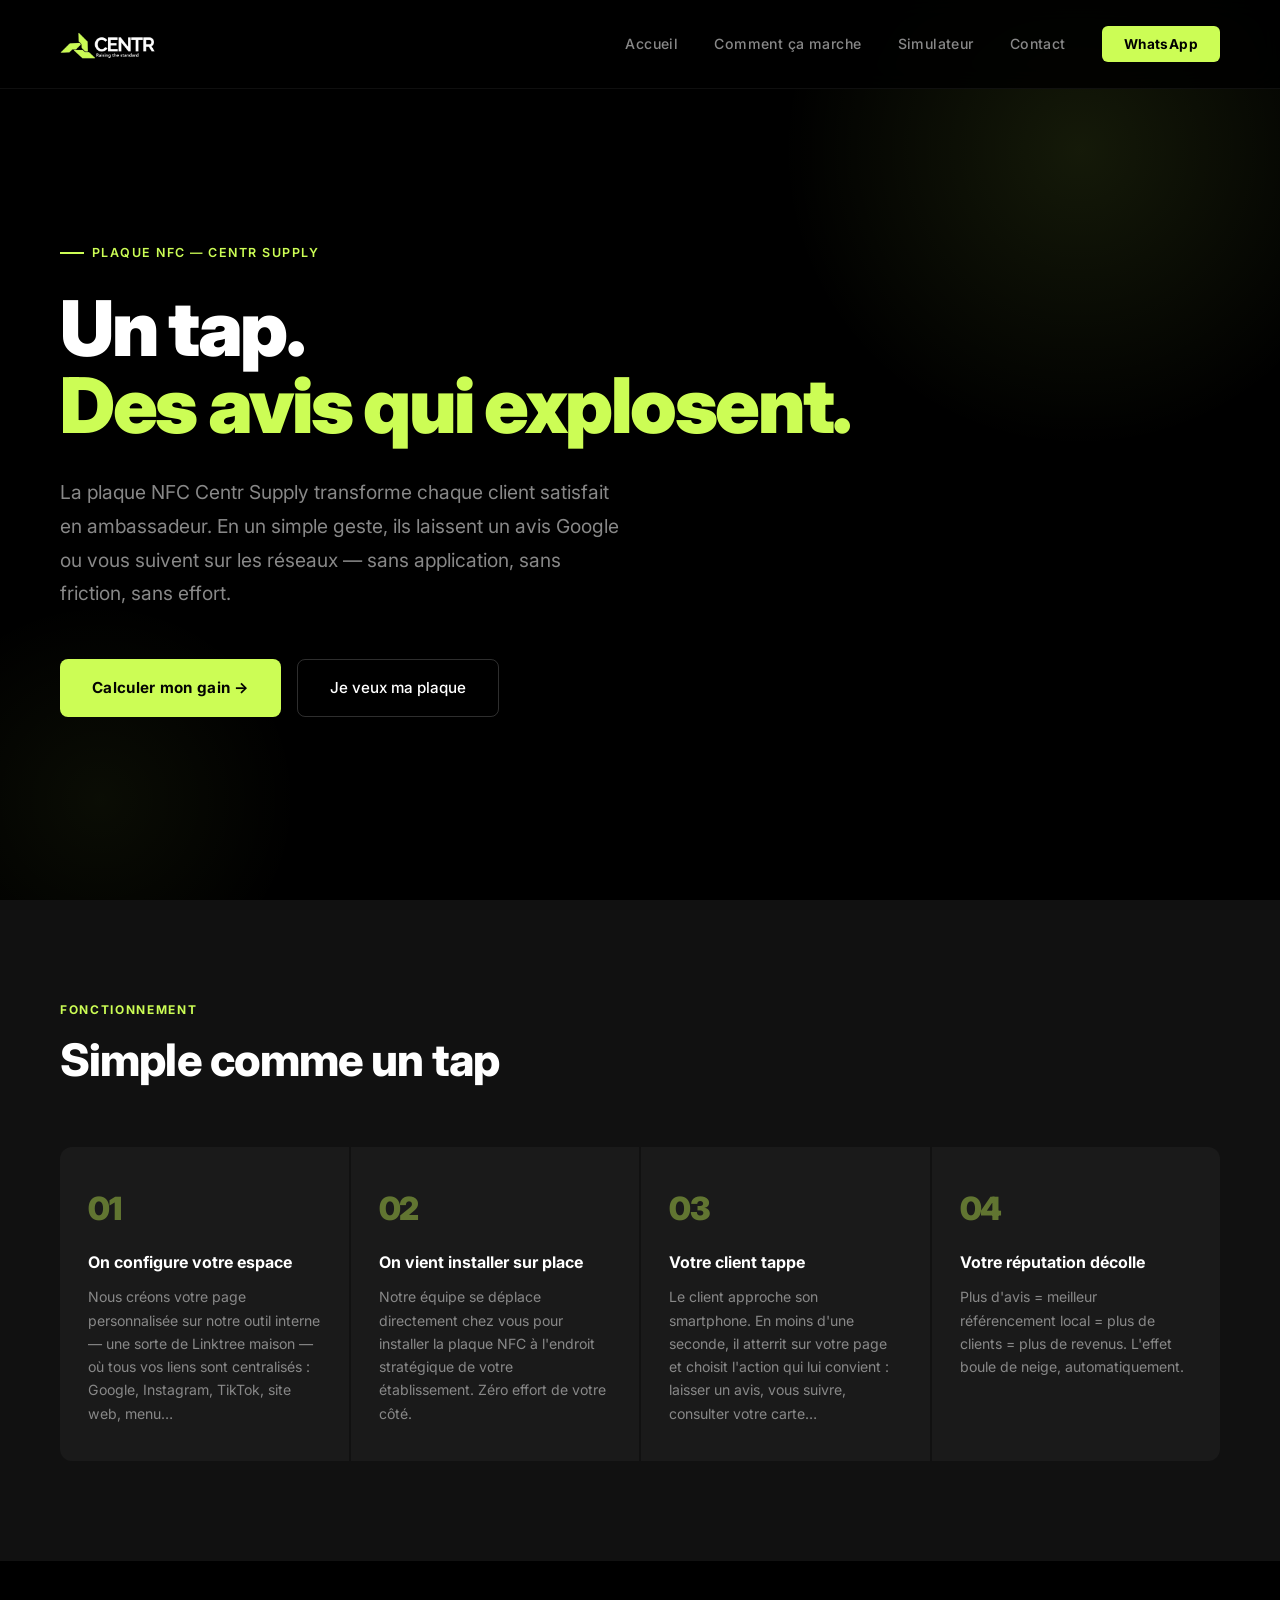
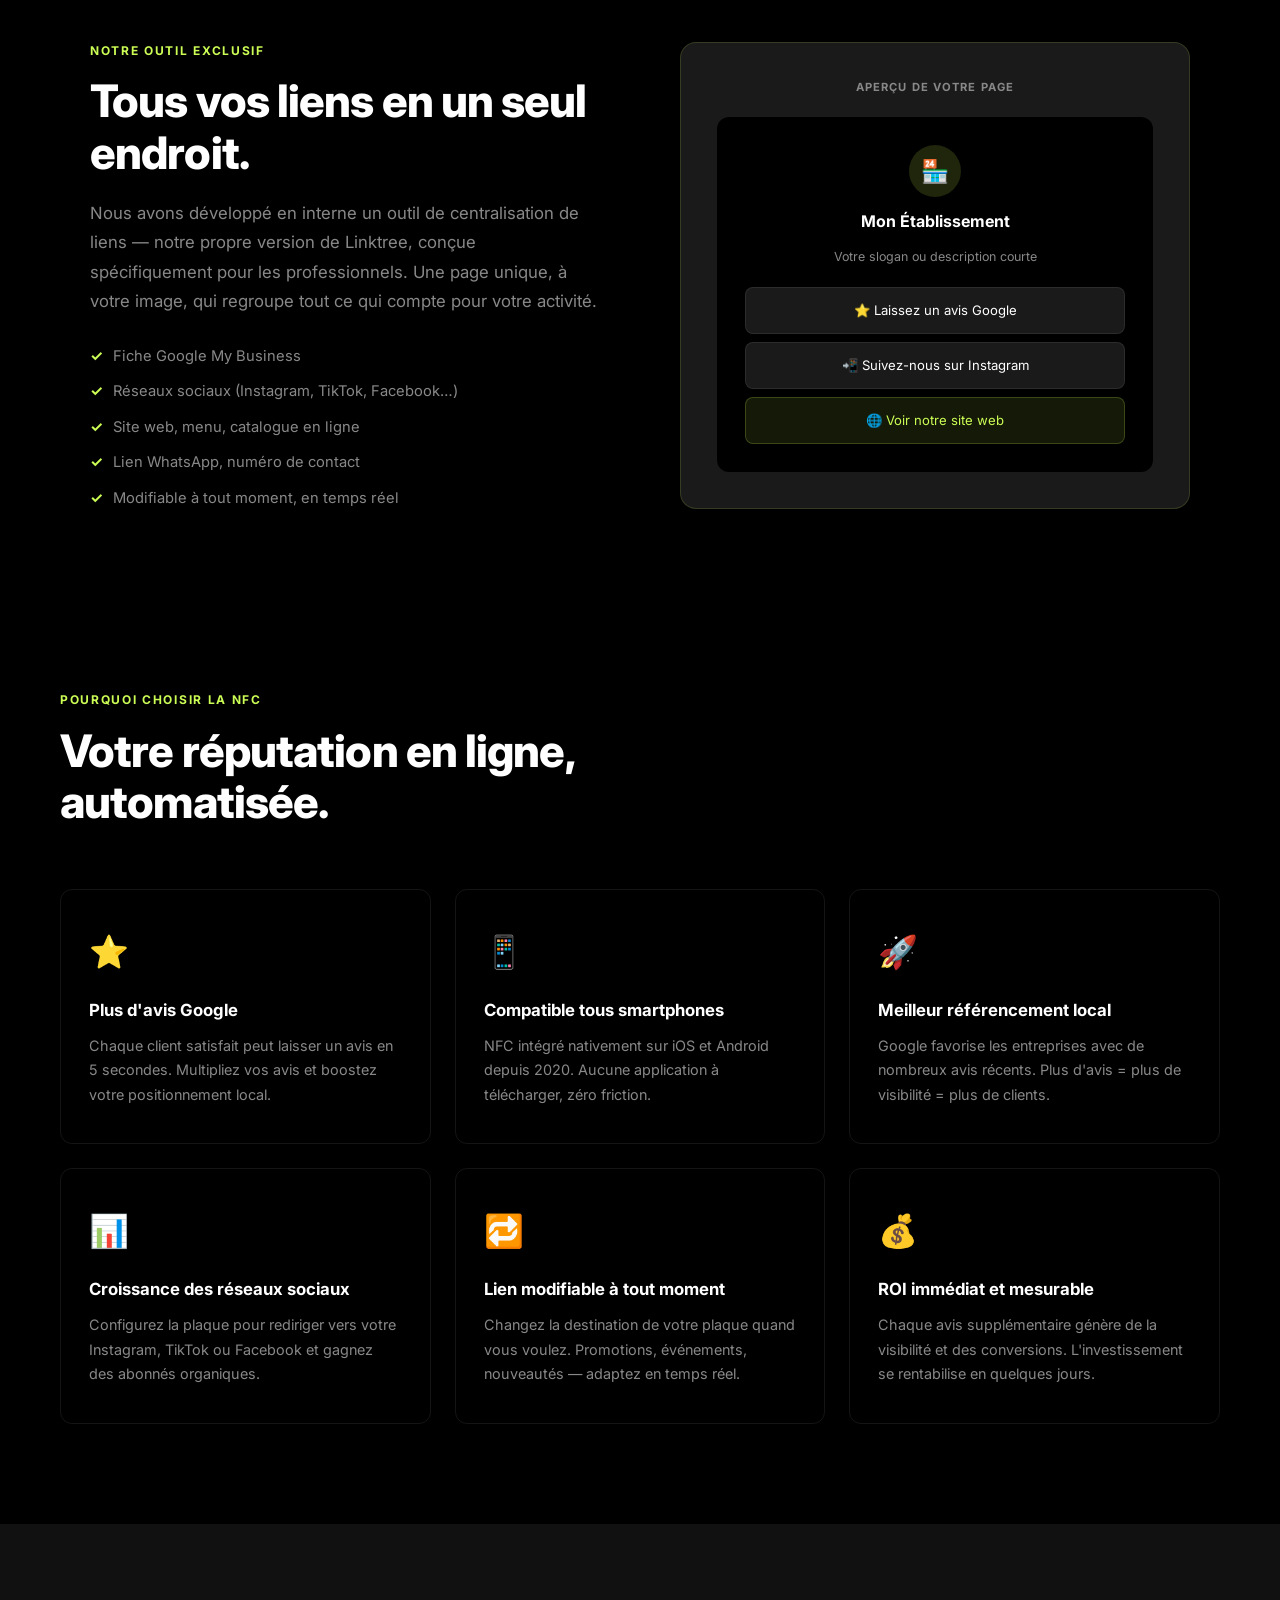
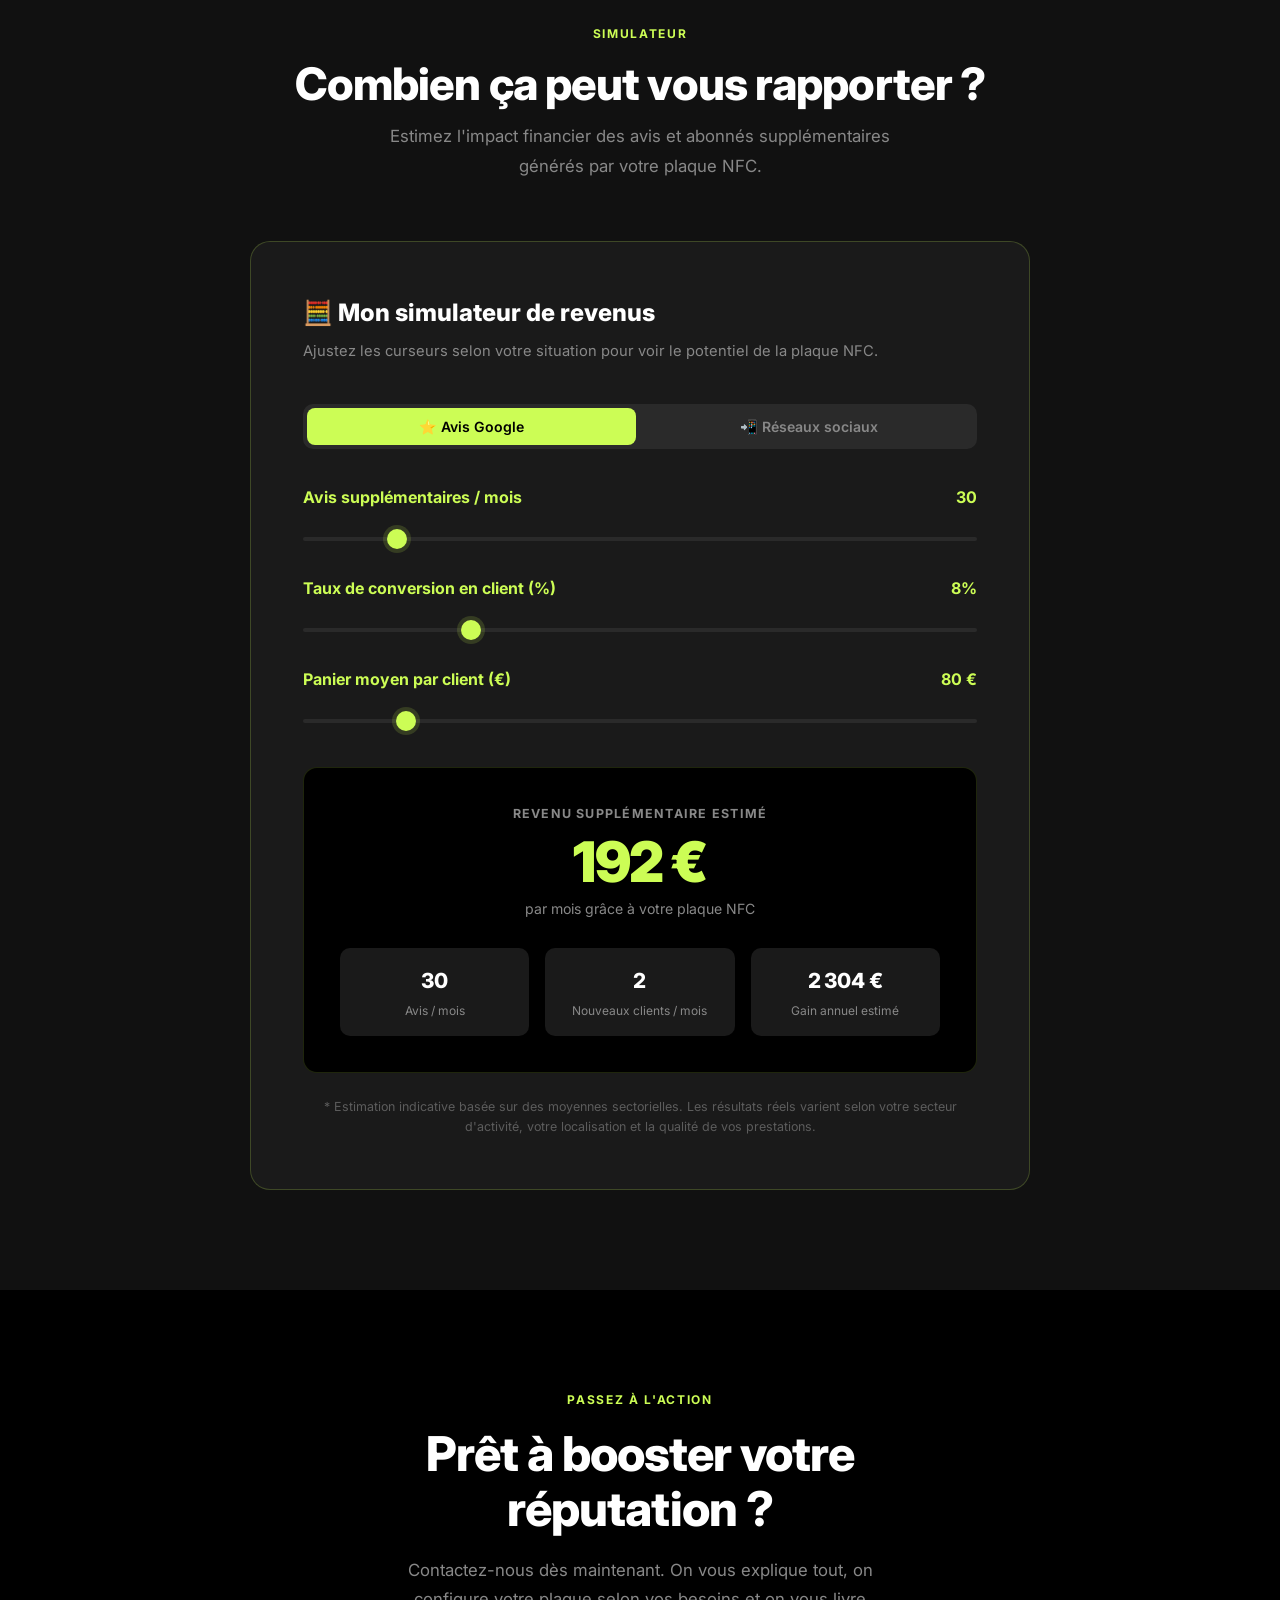
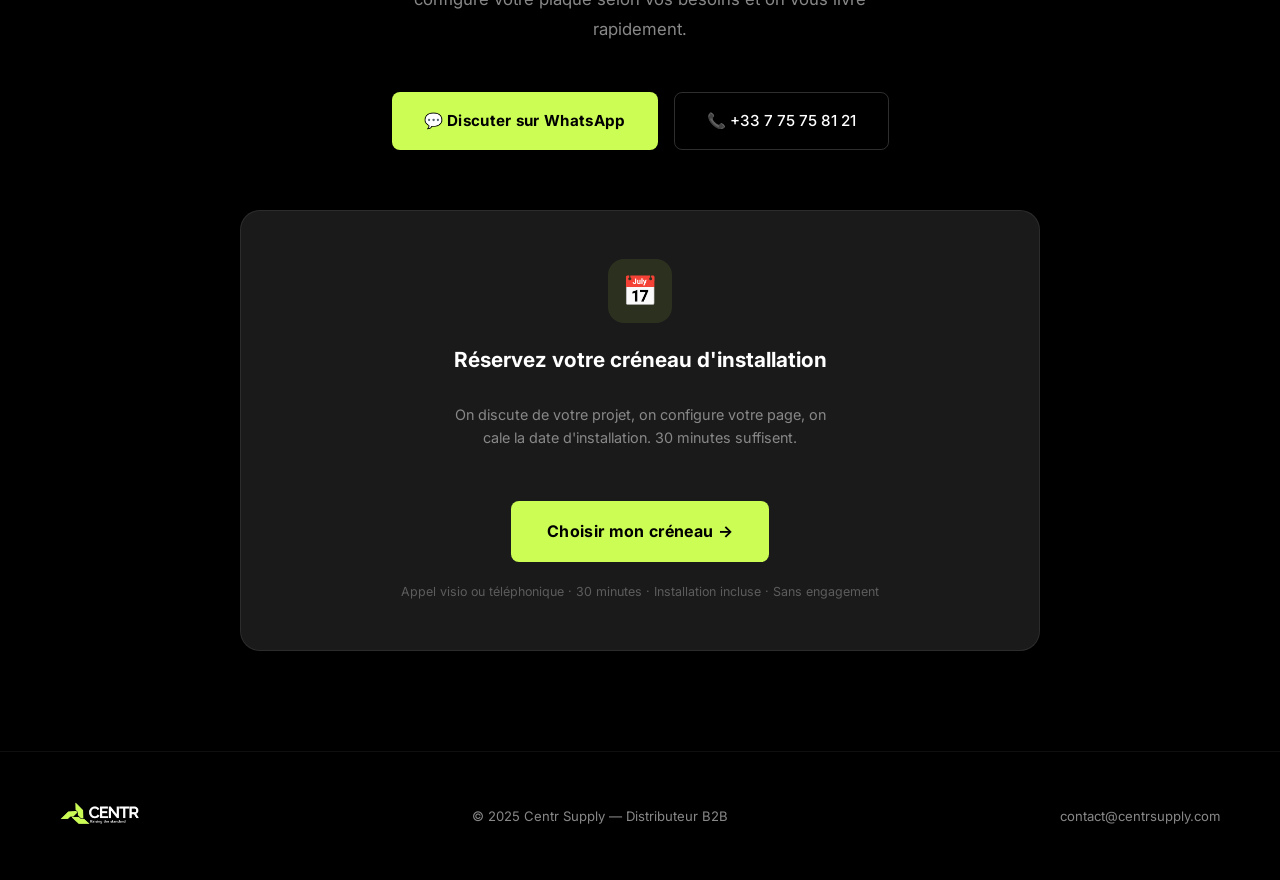
==== plaque-nfc/index.html @ ee94697a "Add files via upload" ====
<!DOCTYPE html>
<html lang="fr">
<head>
  <meta charset="UTF-8" />
  <meta name="viewport" content="width=device-width, initial-scale=1.0" />
  <title>Plaque NFC — Centr Supply</title>
  <link rel="preconnect" href="https://fonts.googleapis.com" />
  <link rel="preconnect" href="https://fonts.gstatic.com" crossorigin />
  <link href="https://fonts.googleapis.com/css2?family=Inter:wght@300;400;500;600;700;800;900&display=swap" rel="stylesheet" />
  <style>
    *, *::before, *::after { box-sizing: border-box; margin: 0; padding: 0; }

    :root {
      --black: #000000;
      --white: #ffffff;
      --green: #ccfd55;
      --gray: #111111;
      --gray2: #1a1a1a;
      --gray3: #2a2a2a;
      --text-muted: #888;
    }

    html { scroll-behavior: smooth; }

    body {
      background: var(--black);
      color: var(--white);
      font-family: 'Inter', sans-serif;
      font-size: 16px;
      line-height: 1.6;
      overflow-x: hidden;
    }

    /* ── NAV ── */
    nav {
      position: fixed;
      top: 0; left: 0; right: 0;
      z-index: 100;
      display: flex;
      align-items: center;
      justify-content: space-between;
      padding: 20px 60px;
      background: rgba(0,0,0,0.85);
      backdrop-filter: blur(12px);
      border-bottom: 1px solid rgba(255,255,255,0.06);
    }

    .nav-logo img {
      height: 48px;
      width: auto;
      display: block;
    }

    /* ── HAMBURGER ── */
    .hamburger {
      display: none;
      flex-direction: column;
      gap: 5px;
      cursor: pointer;
      padding: 4px;
      background: none;
      border: none;
      z-index: 200;
    }
    .hamburger span {
      display: block;
      width: 24px;
      height: 2px;
      background: var(--white);
      border-radius: 2px;
      transition: all 0.3s;
    }
    .hamburger.open span:nth-child(1) { transform: translateY(7px) rotate(45deg); }
    .hamburger.open span:nth-child(2) { opacity: 0; }
    .hamburger.open span:nth-child(3) { transform: translateY(-7px) rotate(-45deg); }

    /* ── MOBILE MENU OVERLAY ── */
    .mobile-menu {
      display: none;
      position: fixed;
      top: 0; left: 0; right: 0; bottom: 0;
      background: rgba(0,0,0,0.97);
      z-index: 150;
      flex-direction: column;
      align-items: center;
      justify-content: center;
      gap: 0;
    }
    .mobile-menu.open { display: flex; }
    .mobile-menu a {
      color: var(--white);
      text-decoration: none;
      font-size: 1.6rem;
      font-weight: 700;
      padding: 18px 0;
      letter-spacing: -0.01em;
      border-bottom: 1px solid rgba(255,255,255,0.06);
      width: 80%;
      text-align: center;
      transition: color 0.2s;
    }
    .mobile-menu a:hover { color: var(--green); }
    .mobile-menu a:last-child { border-bottom: none; }
    .mobile-menu .mob-cta {
      margin-top: 24px;
      background: var(--green);
      color: var(--black) !important;
      padding: 16px 40px;
      border-radius: 8px;
      font-size: 1rem !important;
      font-weight: 800;
      border: none;
    }

    .nav-links {
      display: flex;
      gap: 36px;
      list-style: none;
    }
    .nav-links a {
      color: var(--text-muted);
      text-decoration: none;
      font-size: 0.88rem;
      font-weight: 500;
      letter-spacing: 0.03em;
      transition: color 0.2s;
    }
    .nav-links a:hover { color: var(--white); }

    .nav-cta {
      background: var(--green);
      color: var(--black) !important;
      padding: 10px 22px;
      border-radius: 6px;
      font-weight: 700 !important;
      font-size: 0.85rem !important;
      letter-spacing: 0.04em;
      transition: opacity 0.2s !important;
    }
    .nav-cta:hover { opacity: 0.85; }

    /* ── HERO ── */
    .hero {
      min-height: 100vh;
      display: flex;
      flex-direction: column;
      justify-content: center;
      padding: 140px 60px 80px;
      position: relative;
      overflow: hidden;
    }

    .hero::before {
      content: '';
      position: absolute;
      top: -150px; right: -100px;
      width: 600px; height: 600px;
      background: radial-gradient(circle, rgba(204,253,85,0.1) 0%, transparent 70%);
      pointer-events: none;
    }
    .hero::after {
      content: '';
      position: absolute;
      bottom: -100px; left: -100px;
      width: 400px; height: 400px;
      background: radial-gradient(circle, rgba(204,253,85,0.05) 0%, transparent 70%);
      pointer-events: none;
    }

    .hero-eyebrow {
      display: inline-flex;
      align-items: center;
      gap: 8px;
      font-size: 0.78rem;
      font-weight: 600;
      letter-spacing: 0.12em;
      text-transform: uppercase;
      color: var(--green);
      margin-bottom: 28px;
    }
    .hero-eyebrow::before {
      content: '';
      width: 24px; height: 2px;
      background: var(--green);
    }

    .hero h1 {
      font-size: clamp(2.8rem, 6vw, 5.5rem);
      font-weight: 900;
      line-height: 1.0;
      letter-spacing: -0.03em;
      max-width: 800px;
      margin-bottom: 32px;
    }
    .hero h1 em {
      font-style: normal;
      color: var(--green);
    }

    .hero-sub {
      font-size: clamp(1rem, 1.8vw, 1.2rem);
      color: var(--text-muted);
      max-width: 560px;
      line-height: 1.75;
      margin-bottom: 48px;
    }

    .hero-actions {
      display: flex;
      gap: 16px;
      flex-wrap: wrap;
    }

    .btn-primary {
      background: var(--green);
      color: var(--black);
      padding: 16px 32px;
      border-radius: 8px;
      font-weight: 700;
      font-size: 0.95rem;
      text-decoration: none;
      letter-spacing: 0.02em;
      transition: opacity 0.2s, transform 0.2s;
      display: inline-flex;
      align-items: center;
      gap: 8px;
    }
    .btn-primary:hover { opacity: 0.88; transform: translateY(-1px); }

    .btn-secondary {
      border: 1px solid rgba(255,255,255,0.18);
      color: var(--white);
      padding: 16px 32px;
      border-radius: 8px;
      font-weight: 500;
      font-size: 0.95rem;
      text-decoration: none;
      transition: border-color 0.2s, background 0.2s;
      display: inline-flex;
      align-items: center;
      gap: 8px;
    }
    .btn-secondary:hover { border-color: var(--green); background: rgba(204,253,85,0.05); }

    /* ── SECTION BASE ── */
    section { padding: 100px 60px; }

    .section-label {
      font-size: 0.75rem;
      font-weight: 700;
      letter-spacing: 0.14em;
      text-transform: uppercase;
      color: var(--green);
      margin-bottom: 16px;
    }

    .section-title {
      font-size: clamp(1.8rem, 3.5vw, 2.8rem);
      font-weight: 800;
      letter-spacing: -0.02em;
      line-height: 1.15;
      max-width: 700px;
      margin-bottom: 20px;
    }

    .section-desc {
      color: var(--text-muted);
      font-size: 1.05rem;
      max-width: 560px;
      line-height: 1.75;
    }

    /* ── HOW IT WORKS ── */
    .how-section { background: var(--gray); }

    .steps {
      display: grid;
      grid-template-columns: repeat(4, 1fr);
      gap: 2px;
      margin-top: 60px;
    }

    .step-card {
      background: var(--gray2);
      padding: 36px 28px;
    }
    .step-card:first-child { border-radius: 12px 0 0 12px; }
    .step-card:last-child { border-radius: 0 12px 12px 0; }

    .step-num {
      font-size: 2rem;
      font-weight: 900;
      color: var(--green);
      letter-spacing: -0.04em;
      margin-bottom: 16px;
      opacity: 0.4;
    }

    .step-card h3 {
      font-size: 1rem;
      font-weight: 700;
      margin-bottom: 10px;
    }
    .step-card p {
      color: var(--text-muted);
      font-size: 0.88rem;
      line-height: 1.65;
    }

    /* ── AVANTAGES ── */
    .avantages-section { background: var(--black); }

    .avantages-grid {
      display: grid;
      grid-template-columns: repeat(3, 1fr);
      gap: 24px;
      margin-top: 60px;
    }

    .av-card {
      border: 1px solid rgba(255,255,255,0.08);
      border-radius: 12px;
      padding: 36px 28px;
      transition: border-color 0.3s, background 0.3s;
    }
    .av-card:hover {
      border-color: var(--green);
      background: rgba(204,253,85,0.03);
    }

    .av-icon {
      font-size: 2rem;
      margin-bottom: 20px;
      display: block;
    }

    .av-card h3 {
      font-size: 1.05rem;
      font-weight: 700;
      margin-bottom: 10px;
    }
    .av-card p {
      color: var(--text-muted);
      font-size: 0.9rem;
      line-height: 1.7;
    }

    /* ── SIMULATOR ── */
    .simulator-section { background: var(--gray); }

    .sim-wrap {
      max-width: 780px;
      margin: 60px auto 0;
      background: var(--gray2);
      border: 1px solid rgba(204,253,85,0.2);
      border-radius: 20px;
      padding: 52px;
    }

    .sim-title {
      font-size: 1.5rem;
      font-weight: 800;
      margin-bottom: 8px;
    }
    .sim-desc {
      color: var(--text-muted);
      font-size: 0.92rem;
      margin-bottom: 40px;
    }

    .sim-type-toggle {
      display: flex;
      gap: 8px;
      margin-bottom: 36px;
      background: var(--gray3);
      border-radius: 10px;
      padding: 4px;
    }

    .sim-toggle-btn {
      flex: 1;
      padding: 10px;
      border: none;
      border-radius: 8px;
      font-family: 'Inter', sans-serif;
      font-size: 0.88rem;
      font-weight: 600;
      cursor: pointer;
      background: transparent;
      color: var(--text-muted);
      transition: all 0.2s;
    }
    .sim-toggle-btn.active {
      background: var(--green);
      color: var(--black);
    }

    .sim-sliders {
      display: flex;
      flex-direction: column;
      gap: 28px;
      margin-bottom: 36px;
    }

    .slider-group label {
      display: flex;
      justify-content: space-between;
      align-items: center;
      font-size: 0.88rem;
      font-weight: 600;
      color: var(--white);
      margin-bottom: 12px;
    }
    .slider-group label span {
      color: var(--green);
      font-size: 1rem;
      font-weight: 700;
    }

    input[type="range"] {
      width: 100%;
      -webkit-appearance: none;
      appearance: none;
      height: 4px;
      border-radius: 4px;
      background: var(--gray3);
      outline: none;
      cursor: pointer;
    }
    input[type="range"]::-webkit-slider-thumb {
      -webkit-appearance: none;
      appearance: none;
      width: 20px;
      height: 20px;
      border-radius: 50%;
      background: var(--green);
      cursor: pointer;
      box-shadow: 0 0 0 4px rgba(204,253,85,0.15);
      transition: box-shadow 0.2s;
    }
    input[type="range"]::-webkit-slider-thumb:hover {
      box-shadow: 0 0 0 8px rgba(204,253,85,0.2);
    }

    .sim-result {
      background: var(--black);
      border-radius: 14px;
      padding: 36px;
      text-align: center;
      border: 1px solid rgba(204,253,85,0.15);
    }

    .sim-result-label {
      font-size: 0.78rem;
      font-weight: 700;
      letter-spacing: 0.1em;
      text-transform: uppercase;
      color: var(--text-muted);
      margin-bottom: 10px;
    }

    .sim-result-main {
      font-size: 3.5rem;
      font-weight: 900;
      color: var(--green);
      letter-spacing: -0.03em;
      line-height: 1;
      margin-bottom: 8px;
    }

    .sim-result-sub {
      font-size: 0.88rem;
      color: var(--text-muted);
      margin-bottom: 28px;
    }

    .sim-breakdown {
      display: grid;
      grid-template-columns: repeat(3, 1fr);
      gap: 16px;
    }

    .breakdown-item {
      background: var(--gray2);
      border-radius: 10px;
      padding: 16px;
    }
    .breakdown-val {
      font-size: 1.3rem;
      font-weight: 800;
      color: var(--white);
    }
    .breakdown-label {
      font-size: 0.75rem;
      color: var(--text-muted);
      margin-top: 4px;
    }

    .sim-note {
      margin-top: 24px;
      font-size: 0.78rem;
      color: rgba(136,136,136,0.6);
      text-align: center;
      line-height: 1.6;
    }

    /* ── CTA ── */
    .cta-section {
      background: var(--black);
    }

    .cta-inner {
      max-width: 800px;
      margin: 0 auto;
      text-align: center;
    }

    .cta-inner .section-title {
      max-width: 600px;
      margin: 0 auto 20px;
      font-size: clamp(2rem, 4vw, 3rem);
    }

    .cta-inner .section-desc {
      max-width: 500px;
      margin: 0 auto 48px;
    }

    .cta-actions {
      display: flex;
      gap: 16px;
      justify-content: center;
      flex-wrap: wrap;
      margin-bottom: 60px;
    }

    /* FORM */
    .cta-form-wrap {
      background: var(--gray2);
      border: 1px solid rgba(255,255,255,0.08);
      border-radius: 20px;
      padding: 48px;
      text-align: left;
    }

    .form-title {
      font-size: 1.3rem;
      font-weight: 700;
      margin-bottom: 6px;
    }
    .form-subtitle {
      color: var(--text-muted);
      font-size: 0.9rem;
      margin-bottom: 32px;
    }

    .form-group {
      margin-bottom: 16px;
    }
    .form-group label {
      display: block;
      font-size: 0.8rem;
      font-weight: 600;
      color: var(--text-muted);
      letter-spacing: 0.06em;
      text-transform: uppercase;
      margin-bottom: 8px;
    }
    .form-group input,
    .form-group textarea,
    .form-group select {
      width: 100%;
      background: var(--gray3);
      border: 1px solid rgba(255,255,255,0.1);
      border-radius: 8px;
      color: var(--white);
      font-family: 'Inter', sans-serif;
      font-size: 0.95rem;
      padding: 14px 16px;
      outline: none;
      transition: border-color 0.2s;
    }
    .form-group select option { background: var(--gray3); }
    .form-group input:focus,
    .form-group textarea:focus,
    .form-group select:focus { border-color: var(--green); }
    .form-group textarea { resize: vertical; min-height: 110px; }

    .form-row { display: grid; grid-template-columns: 1fr 1fr; gap: 16px; }

    .btn-form {
      width: 100%;
      background: var(--green);
      color: var(--black);
      border: none;
      border-radius: 8px;
      padding: 16px;
      font-family: 'Inter', sans-serif;
      font-size: 1rem;
      font-weight: 700;
      cursor: pointer;
      letter-spacing: 0.02em;
      transition: opacity 0.2s;
      margin-top: 8px;
    }
    .btn-form:hover { opacity: 0.85; }

    /* ── FOOTER ── */
    footer {
      border-top: 1px solid rgba(255,255,255,0.06);
      padding: 40px 60px;
      display: flex;
      align-items: center;
      justify-content: space-between;
      flex-wrap: wrap;
      gap: 16px;
    }
    .footer-logo img {
      height: 40px;
      width: auto;
    }
    .footer-copy { font-size: 0.82rem; color: var(--text-muted); }

    /* ── MOBILE ── */
    @media (max-width: 900px) {
      nav { padding: 14px 20px; }
      .nav-links { display: none; }
      .hamburger { display: flex; }

      section { padding: 60px 20px; }
      .hero { padding: 110px 20px 60px; }
      .hero h1 { font-size: 2.4rem; }
      .hero-sub { font-size: 1rem; }
      .hero-actions { flex-direction: column; }
      .hero-actions a { text-align: center; justify-content: center; }

      .steps { grid-template-columns: 1fr 1fr; }
      .step-card:first-child { border-radius: 12px 0 0 0; }
      .step-card:nth-child(2) { border-radius: 0 12px 0 0; }
      .step-card:nth-child(3) { border-radius: 0 0 0 12px; }
      .step-card:last-child { border-radius: 0 0 12px 0; }

      .avantages-grid { grid-template-columns: 1fr 1fr; gap: 12px; }

      .sim-wrap { padding: 24px 16px; }
      .sim-breakdown { grid-template-columns: 1fr; gap: 10px; }
      .sim-result-main { font-size: 2.8rem; }

      .cta-inner { padding: 0; }
      .cta-actions { flex-direction: column; align-items: stretch; }
      .cta-actions a { text-align: center; justify-content: center; }
      .cta-form-wrap { padding: 28px 20px; }

      .section-title { font-size: 1.8rem; }

      footer { padding: 28px 20px; flex-direction: column; align-items: flex-start; gap: 10px; }
    }

    @media (max-width: 480px) {
      .steps { grid-template-columns: 1fr; }
      .step-card:first-child { border-radius: 12px 12px 0 0; }
      .step-card:nth-child(2) { border-radius: 0; }
      .step-card:nth-child(3) { border-radius: 0; }
      .step-card:last-child { border-radius: 0 0 12px 12px; }
      .avantages-grid { grid-template-columns: 1fr; }
    }
  </style>
</head>
<body>

<!-- MOBILE MENU -->
<div class="mobile-menu" id="mobileMenu">
  <a href="../" onclick="closeMenu()">Accueil</a>
  <a href="#comment-ca-marche" onclick="closeMenu()">Comment ça marche</a>
  <a href="#simulateur" onclick="closeMenu()">Simulateur</a>
  <a href="#contact" onclick="closeMenu()">Contact</a>
  <a href="https://wa.me/message/SCE7XKAHGA56E1" target="_blank" class="mob-cta" onclick="closeMenu()">💬 WhatsApp</a>
</div>

<!-- NAV -->
<nav>
  <a href="../" class="nav-logo"><img src="../logo-centr.png" alt="Centr Supply" /></a>
  <ul class="nav-links">
    <li><a href="../">Accueil</a></li>
    <li><a href="#comment-ca-marche">Comment ça marche</a></li>
    <li><a href="#simulateur">Simulateur</a></li>
    <li><a href="#contact">Contact</a></li>
    <li><a href="https://wa.me/message/SCE7XKAHGA56E1" target="_blank" class="nav-cta">WhatsApp</a></li>
  </ul>
  <button class="hamburger" id="hamburger" onclick="toggleMenu()" aria-label="Menu">
    <span></span><span></span><span></span>
  </button>
</nav>

<!-- HERO -->
<section class="hero">
  <div class="hero-eyebrow">Plaque NFC — Centr Supply</div>
  <h1>Un tap.<br /><em>Des avis qui explosent.</em></h1>
  <p class="hero-sub">
    La plaque NFC Centr Supply transforme chaque client satisfait en ambassadeur. En un simple geste, ils laissent un avis Google ou vous suivent sur les réseaux — sans application, sans friction, sans effort.
  </p>
  <div class="hero-actions">
    <a href="#simulateur" class="btn-primary">Calculer mon gain →</a>
    <a href="#contact" class="btn-secondary">Je veux ma plaque</a>
  </div>
</section>

<!-- COMMENT CA MARCHE -->
<section class="how-section" id="comment-ca-marche">
  <div class="section-label">Fonctionnement</div>
  <div class="section-title">Simple comme un tap</div>
  <div class="steps">
    <div class="step-card">
      <div class="step-num">01</div>
      <h3>On configure votre espace</h3>
      <p>Nous créons votre page personnalisée sur notre outil interne — une sorte de Linktree maison — où tous vos liens sont centralisés : Google, Instagram, TikTok, site web, menu…</p>
    </div>
    <div class="step-card">
      <div class="step-num">02</div>
      <h3>On vient installer sur place</h3>
      <p>Notre équipe se déplace directement chez vous pour installer la plaque NFC à l'endroit stratégique de votre établissement. Zéro effort de votre côté.</p>
    </div>
    <div class="step-card">
      <div class="step-num">03</div>
      <h3>Votre client tappe</h3>
      <p>Le client approche son smartphone. En moins d'une seconde, il atterrit sur votre page et choisit l'action qui lui convient : laisser un avis, vous suivre, consulter votre carte…</p>
    </div>
    <div class="step-card">
      <div class="step-num">04</div>
      <h3>Votre réputation décolle</h3>
      <p>Plus d'avis = meilleur référencement local = plus de clients = plus de revenus. L'effet boule de neige, automatiquement.</p>
    </div>
  </div>
</section>

<!-- OUTIL INTERNE -->
<section style="background: var(--black); padding: 80px 60px;">
  <div style="display: grid; grid-template-columns: 1fr 1fr; gap: 80px; align-items: center; max-width: 1100px; margin: 0 auto;">
    <div>
      <div class="section-label">Notre outil exclusif</div>
      <div class="section-title">Tous vos liens en un seul endroit.</div>
      <p class="section-desc" style="margin-bottom: 28px;">Nous avons développé en interne un outil de centralisation de liens — notre propre version de Linktree, conçue spécifiquement pour les professionnels. Une page unique, à votre image, qui regroupe tout ce qui compte pour votre activité.</p>
      <ul style="list-style: none; display: flex; flex-direction: column; gap: 12px;">
        <li style="display: flex; align-items: center; gap: 10px; font-size: 0.92rem; color: var(--text-muted);"><span style="color: var(--green); font-weight: 700;">✓</span> Fiche Google My Business</li>
        <li style="display: flex; align-items: center; gap: 10px; font-size: 0.92rem; color: var(--text-muted);"><span style="color: var(--green); font-weight: 700;">✓</span> Réseaux sociaux (Instagram, TikTok, Facebook…)</li>
        <li style="display: flex; align-items: center; gap: 10px; font-size: 0.92rem; color: var(--text-muted);"><span style="color: var(--green); font-weight: 700;">✓</span> Site web, menu, catalogue en ligne</li>
        <li style="display: flex; align-items: center; gap: 10px; font-size: 0.92rem; color: var(--text-muted);"><span style="color: var(--green); font-weight: 700;">✓</span> Lien WhatsApp, numéro de contact</li>
        <li style="display: flex; align-items: center; gap: 10px; font-size: 0.92rem; color: var(--text-muted);"><span style="color: var(--green); font-weight: 700;">✓</span> Modifiable à tout moment, en temps réel</li>
      </ul>
    </div>
    <div style="background: var(--gray2); border: 1px solid rgba(204,253,85,0.15); border-radius: 16px; padding: 36px; display: flex; flex-direction: column; gap: 0;">
      <div style="font-size: 0.7rem; font-weight: 700; letter-spacing: 0.1em; text-transform: uppercase; color: var(--text-muted); margin-bottom: 20px; text-align: center;">Aperçu de votre page</div>
      <div style="background: var(--black); border-radius: 12px; padding: 28px; display: flex; flex-direction: column; align-items: center; gap: 12px;">
        <div style="width: 52px; height: 52px; background: rgba(204,253,85,0.15); border-radius: 50%; display: flex; align-items: center; justify-content: center; font-size: 1.4rem;">🏪</div>
        <div style="font-weight: 700; font-size: 1rem;">Mon Établissement</div>
        <div style="font-size: 0.78rem; color: var(--text-muted);">Votre slogan ou description courte</div>
        <div style="width: 100%; display: flex; flex-direction: column; gap: 8px; margin-top: 8px;">
          <div style="background: var(--gray2); border-radius: 8px; padding: 12px 16px; font-size: 0.82rem; text-align: center; border: 1px solid rgba(255,255,255,0.08);">⭐ Laissez un avis Google</div>
          <div style="background: var(--gray2); border-radius: 8px; padding: 12px 16px; font-size: 0.82rem; text-align: center; border: 1px solid rgba(255,255,255,0.08);">📲 Suivez-nous sur Instagram</div>
          <div style="background: rgba(204,253,85,0.1); border-radius: 8px; padding: 12px 16px; font-size: 0.82rem; text-align: center; border: 1px solid rgba(204,253,85,0.2); color: var(--green);">🌐 Voir notre site web</div>
        </div>
      </div>
    </div>
  </div>
</section>

<!-- AVANTAGES -->
<section class="avantages-section">
  <div class="section-label">Pourquoi choisir la NFC</div>
  <div class="section-title">Votre réputation en ligne, automatisée.</div>
  <div class="avantages-grid">
    <div class="av-card">
      <span class="av-icon">⭐</span>
      <h3>Plus d'avis Google</h3>
      <p>Chaque client satisfait peut laisser un avis en 5 secondes. Multipliez vos avis et boostez votre positionnement local.</p>
    </div>
    <div class="av-card">
      <span class="av-icon">📱</span>
      <h3>Compatible tous smartphones</h3>
      <p>NFC intégré nativement sur iOS et Android depuis 2020. Aucune application à télécharger, zéro friction.</p>
    </div>
    <div class="av-card">
      <span class="av-icon">🚀</span>
      <h3>Meilleur référencement local</h3>
      <p>Google favorise les entreprises avec de nombreux avis récents. Plus d'avis = plus de visibilité = plus de clients.</p>
    </div>
    <div class="av-card">
      <span class="av-icon">📊</span>
      <h3>Croissance des réseaux sociaux</h3>
      <p>Configurez la plaque pour rediriger vers votre Instagram, TikTok ou Facebook et gagnez des abonnés organiques.</p>
    </div>
    <div class="av-card">
      <span class="av-icon">🔁</span>
      <h3>Lien modifiable à tout moment</h3>
      <p>Changez la destination de votre plaque quand vous voulez. Promotions, événements, nouveautés — adaptez en temps réel.</p>
    </div>
    <div class="av-card">
      <span class="av-icon">💰</span>
      <h3>ROI immédiat et mesurable</h3>
      <p>Chaque avis supplémentaire génère de la visibilité et des conversions. L'investissement se rentabilise en quelques jours.</p>
    </div>
  </div>
</section>

<!-- SIMULATEUR -->
<section class="simulator-section" id="simulateur">
  <div style="text-align: center;">
    <div class="section-label">Simulateur</div>
    <div class="section-title" style="margin: 0 auto 12px;">Combien ça peut vous rapporter ?</div>
    <p class="section-desc" style="margin: 0 auto;">Estimez l'impact financier des avis et abonnés supplémentaires générés par votre plaque NFC.</p>
  </div>

  <div class="sim-wrap">
    <div class="sim-title">🧮 Mon simulateur de revenus</div>
    <p class="sim-desc">Ajustez les curseurs selon votre situation pour voir le potentiel de la plaque NFC.</p>

    <div class="sim-type-toggle">
      <button class="sim-toggle-btn active" onclick="setType('google')" id="btn-google">⭐ Avis Google</button>
      <button class="sim-toggle-btn" onclick="setType('social')" id="btn-social">📲 Réseaux sociaux</button>
    </div>

    <div class="sim-sliders">
      <div class="slider-group">
        <label>
          <span id="label-metric">Avis supplémentaires / mois</span>
          <span id="val-metric">30</span>
        </label>
        <input type="range" id="slider-metric" min="5" max="200" value="30" step="5" oninput="update()" />
      </div>

      <div class="slider-group">
        <label>
          <span id="label-taux">Taux de conversion en client (%)</span>
          <span id="val-taux">8%</span>
        </label>
        <input type="range" id="slider-taux" min="1" max="30" value="8" step="1" oninput="update()" />
      </div>

      <div class="slider-group">
        <label>
          <span>Panier moyen par client (€)</span>
          <span id="val-panier">80 €</span>
        </label>
        <input type="range" id="slider-panier" min="10" max="500" value="80" step="5" oninput="update()" />
      </div>
    </div>

    <div class="sim-result">
      <div class="sim-result-label">Revenu supplémentaire estimé</div>
      <div class="sim-result-main" id="result-monthly">192 €</div>
      <div class="sim-result-sub">par mois grâce à votre plaque NFC</div>
      <div class="sim-breakdown">
        <div class="breakdown-item">
          <div class="breakdown-val" id="bd-metric">30</div>
          <div class="breakdown-label" id="bd-metric-label">Avis / mois</div>
        </div>
        <div class="breakdown-item">
          <div class="breakdown-val" id="bd-clients">2</div>
          <div class="breakdown-label">Nouveaux clients / mois</div>
        </div>
        <div class="breakdown-item">
          <div class="breakdown-val" id="bd-annual">2 304 €</div>
          <div class="breakdown-label">Gain annuel estimé</div>
        </div>
      </div>
    </div>
    <p class="sim-note">* Estimation indicative basée sur des moyennes sectorielles. Les résultats réels varient selon votre secteur d'activité, votre localisation et la qualité de vos prestations.</p>
  </div>
</section>

<!-- CTA -->
<section class="cta-section" id="contact">
  <div class="cta-inner">
    <div class="section-label">Passez à l'action</div>
    <div class="section-title">Prêt à booster votre réputation ?</div>
    <p class="section-desc">Contactez-nous dès maintenant. On vous explique tout, on configure votre plaque selon vos besoins et on vous livre rapidement.</p>

    <div class="cta-actions">
      <a href="https://wa.me/message/SCE7XKAHGA56E1" target="_blank" class="btn-primary">
        💬 Discuter sur WhatsApp
      </a>
      <a href="tel:+33775758121" class="btn-secondary">
        📞 +33 7 75 75 81 21
      </a>
    </div>

    <div class="cta-form-wrap" style="text-align: center; display: flex; flex-direction: column; align-items: center; gap: 20px;">
      <div style="width: 64px; height: 64px; background: rgba(204,253,85,0.1); border-radius: 16px; display: flex; align-items: center; justify-content: center; font-size: 1.8rem;">📅</div>
      <div class="form-title">Réservez votre créneau d'installation</div>
      <p class="form-subtitle" style="max-width: 400px;">On discute de votre projet, on configure votre page, on cale la date d'installation. 30 minutes suffisent.</p>
      <a href="https://calendly.com/centrsupply/30min" target="_blank" class="btn-primary" style="font-size: 1rem; padding: 18px 36px;">
        Choisir mon créneau →
      </a>
      <p style="font-size: 0.78rem; color: rgba(136,136,136,0.6);">Appel visio ou téléphonique · 30 minutes · Installation incluse · Sans engagement</p>
    </div>
  </div>
</section>

<!-- FOOTER -->
<footer>
  <a href="../" class="footer-logo"><img src="../logo-centr.png" alt="Centr Supply" /></a>
  <div class="footer-copy">© 2025 Centr Supply — Distributeur B2B</div>
  <div class="footer-copy"><a href="mailto:contact@centrsupply.com" style="color: var(--text-muted); text-decoration: none;">contact@centrsupply.com</a></div>
</footer>

<script>
  let simType = 'google';

  function setType(type) {
    simType = type;
    document.getElementById('btn-google').classList.toggle('active', type === 'google');
    document.getElementById('btn-social').classList.toggle('active', type === 'social');

    if (type === 'google') {
      document.getElementById('label-metric').textContent = 'Avis supplémentaires / mois';
      document.getElementById('label-taux').textContent = 'Taux de conversion en client (%)';
      document.getElementById('bd-metric-label').textContent = 'Avis / mois';
    } else {
      document.getElementById('label-metric').textContent = 'Abonnés supplémentaires / mois';
      document.getElementById('label-taux').textContent = 'Taux d\'engagement converti en client (%)';
      document.getElementById('bd-metric-label').textContent = 'Abonnés / mois';
    }
    update();
  }

  function fmt(n) {
    return new Intl.NumberFormat('fr-FR').format(Math.round(n));
  }

  function update() {
    const metric = parseInt(document.getElementById('slider-metric').value);
    const taux = parseInt(document.getElementById('slider-taux').value);
    const panier = parseInt(document.getElementById('slider-panier').value);

    document.getElementById('val-metric').textContent = metric;
    document.getElementById('val-taux').textContent = taux + '%';
    document.getElementById('val-panier').textContent = panier + ' €';

    const clients = metric * (taux / 100);
    const monthly = clients * panier;
    const annual = monthly * 12;

    document.getElementById('result-monthly').textContent = fmt(monthly) + ' €';
    document.getElementById('bd-metric').textContent = fmt(metric);
    document.getElementById('bd-clients').textContent = clients < 1 ? '< 1' : fmt(clients);
    document.getElementById('bd-annual').textContent = fmt(annual) + ' €';
  }

  update();

  function toggleMenu() {
    const menu = document.getElementById('mobileMenu');
    const btn = document.getElementById('hamburger');
    menu.classList.toggle('open');
    btn.classList.toggle('open');
    document.body.style.overflow = menu.classList.contains('open') ? 'hidden' : '';
  }
  function closeMenu() {
    document.getElementById('mobileMenu').classList.remove('open');
    document.getElementById('hamburger').classList.remove('open');
    document.body.style.overflow = '';
  }
</script>
</body>
</html>
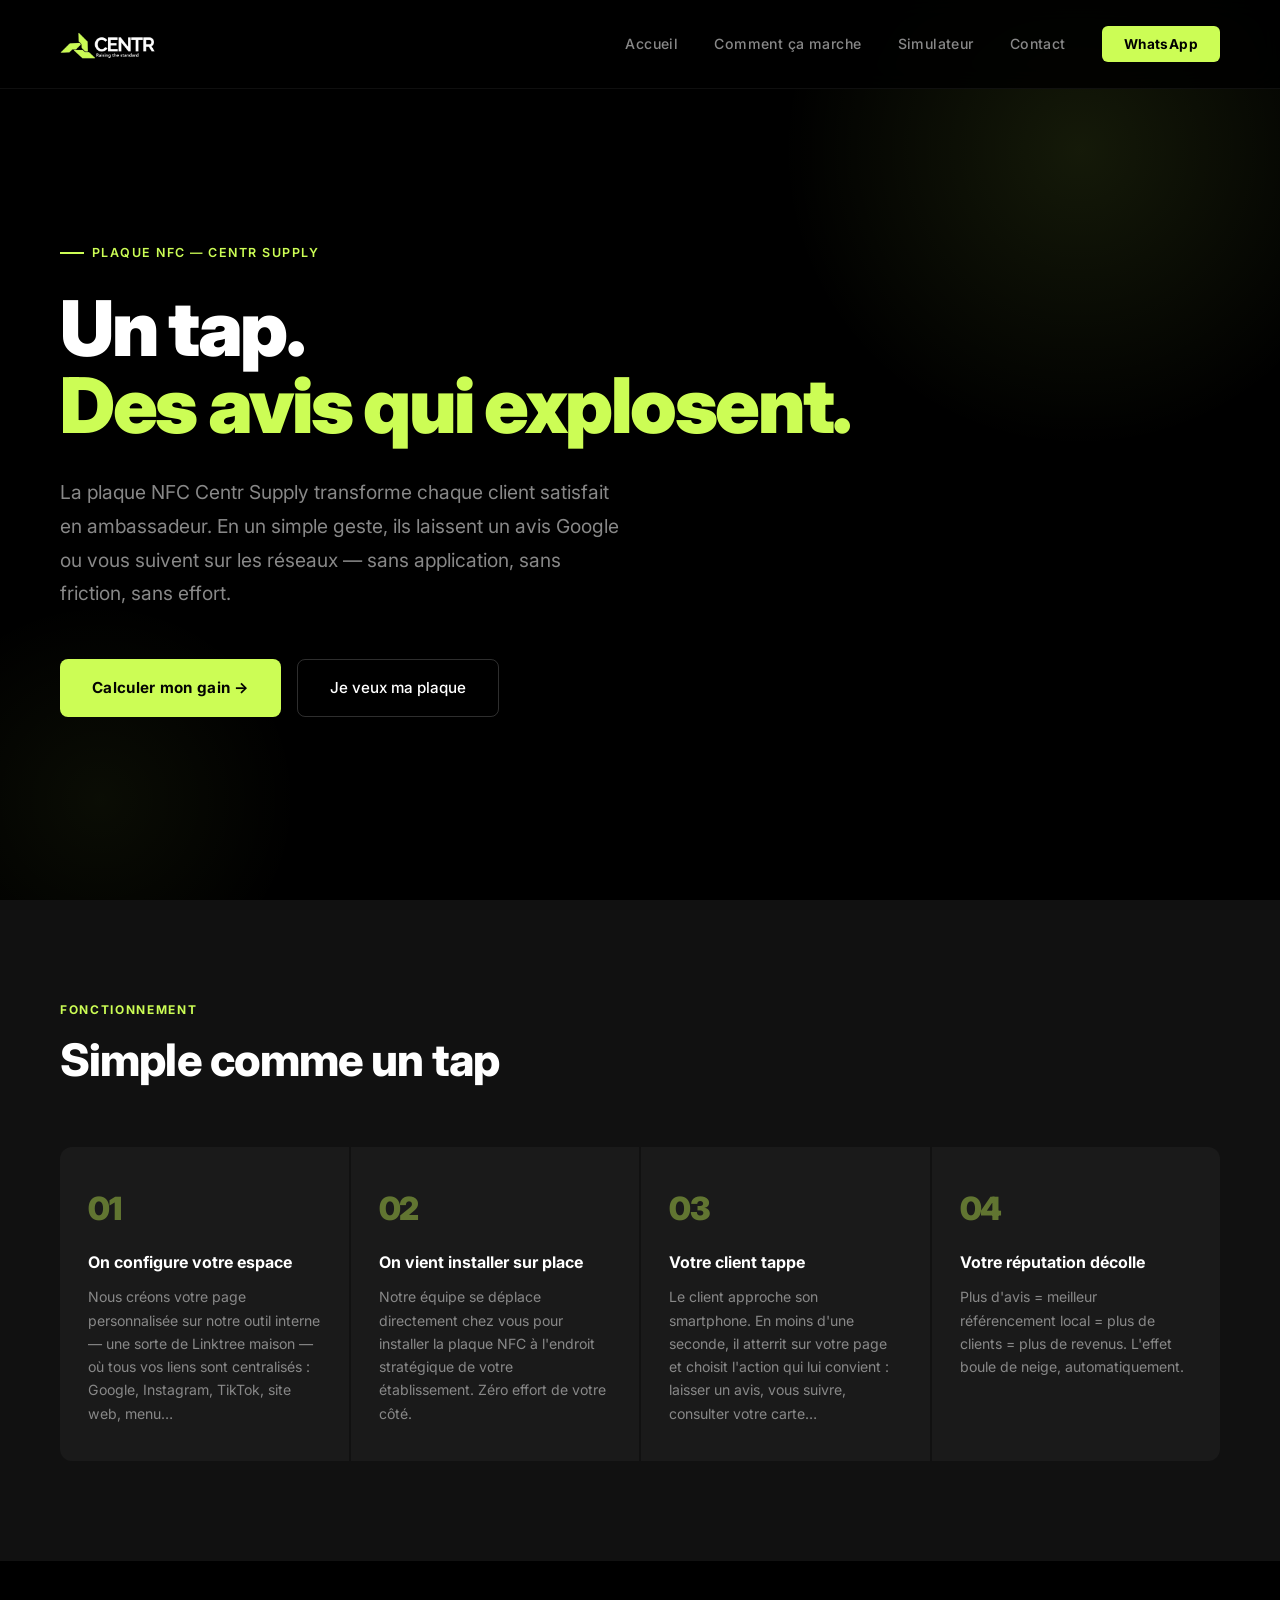
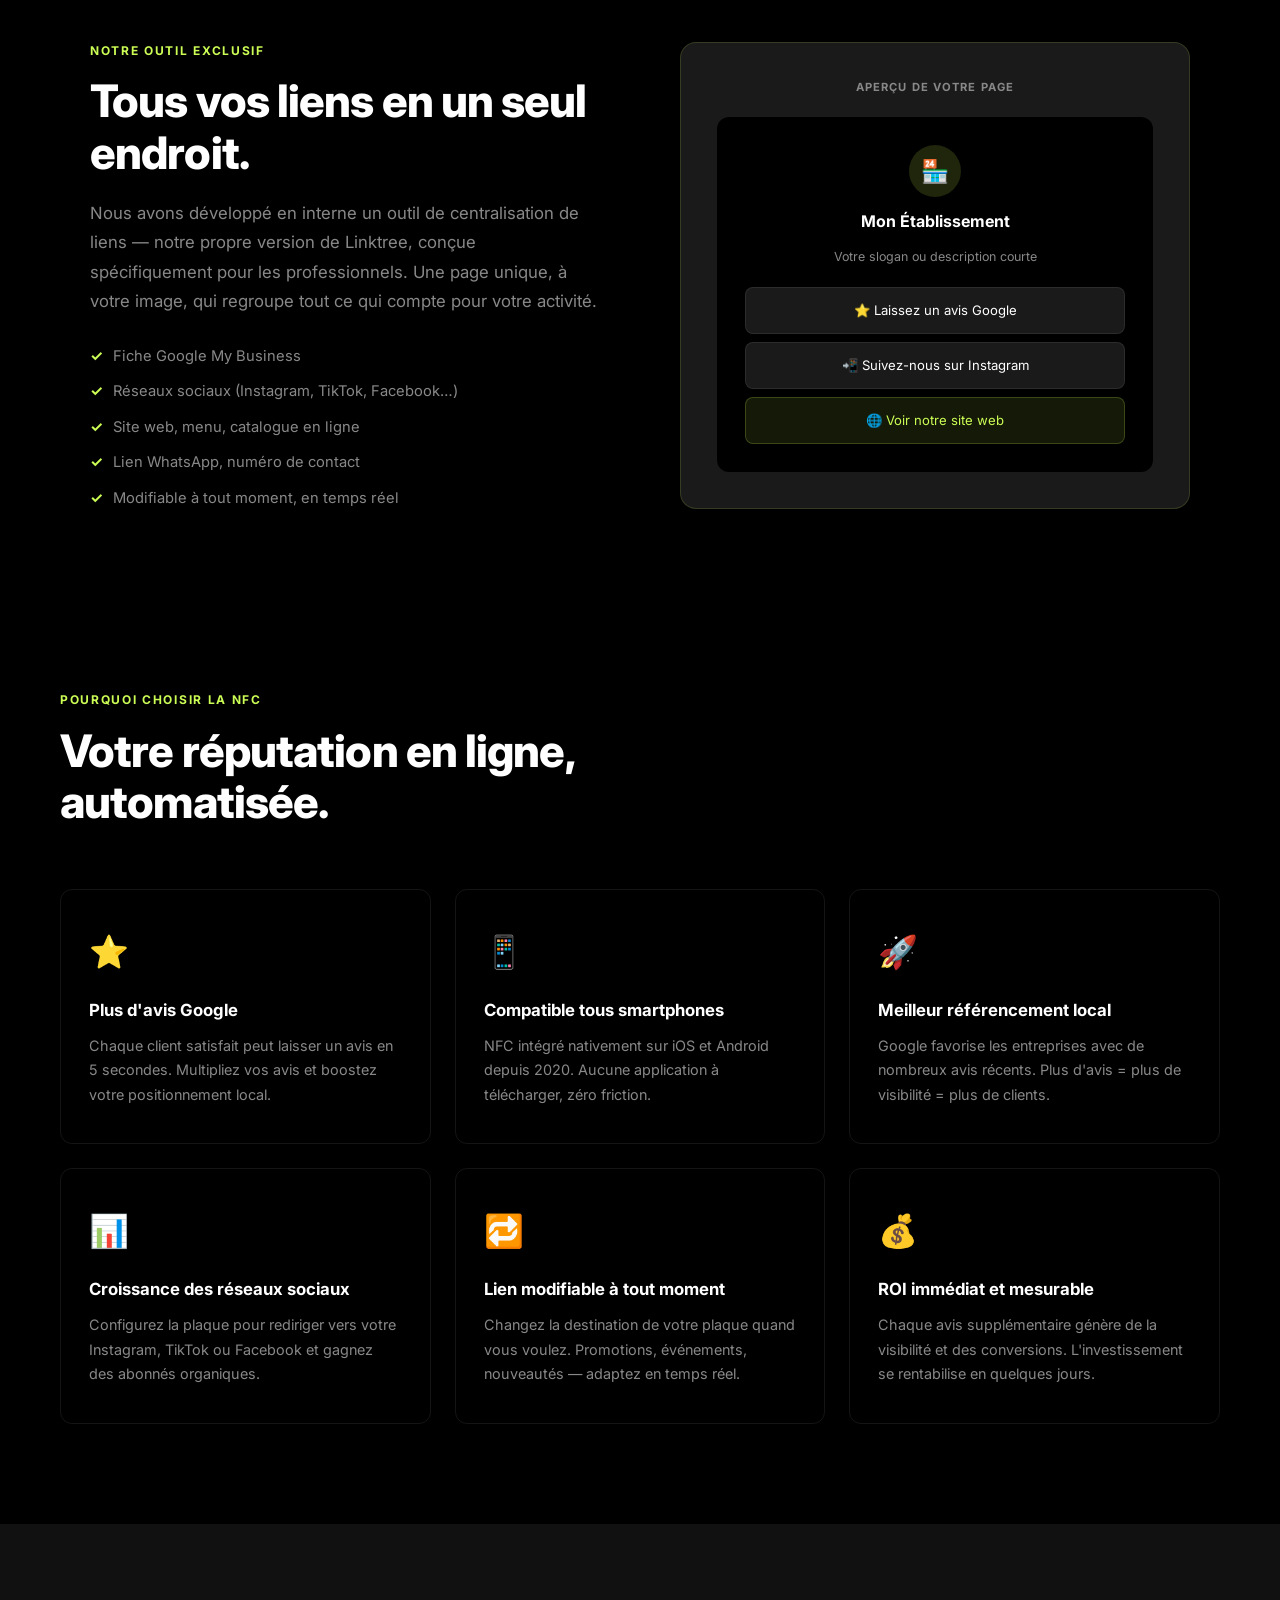
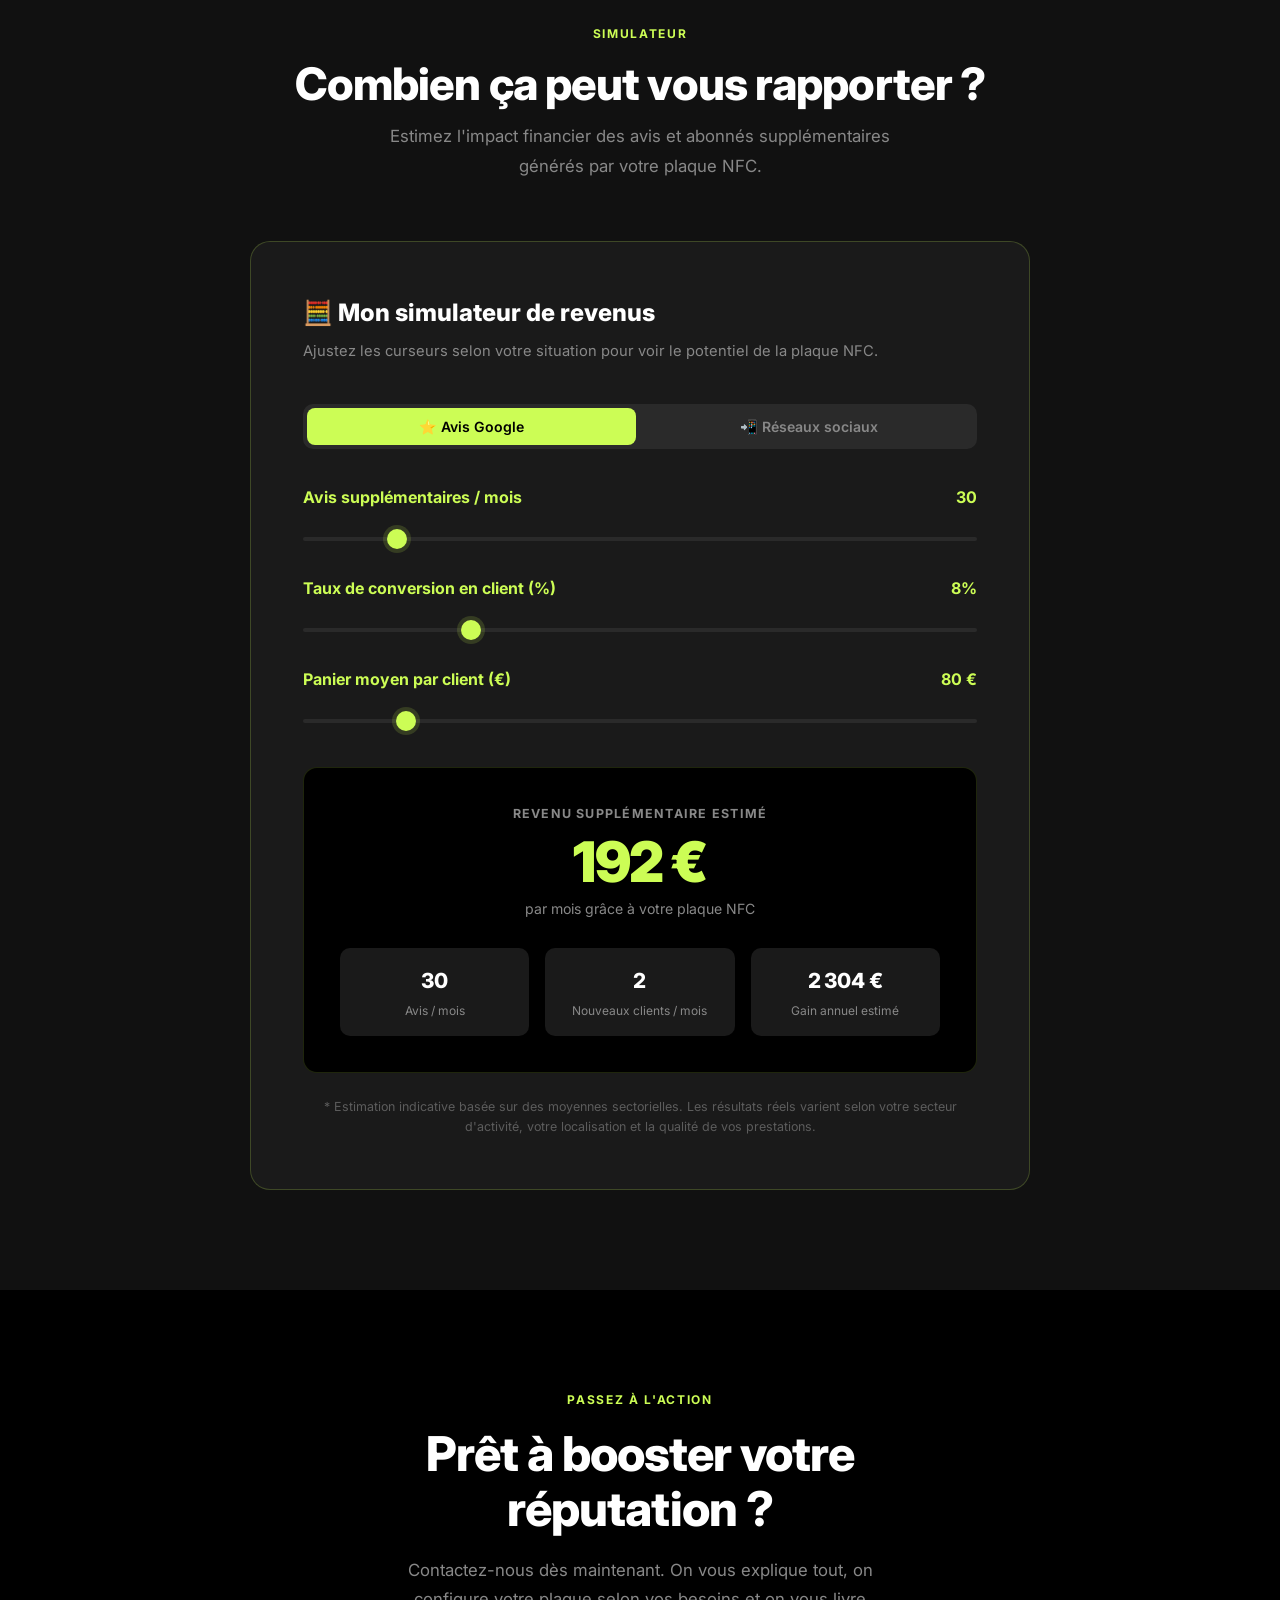
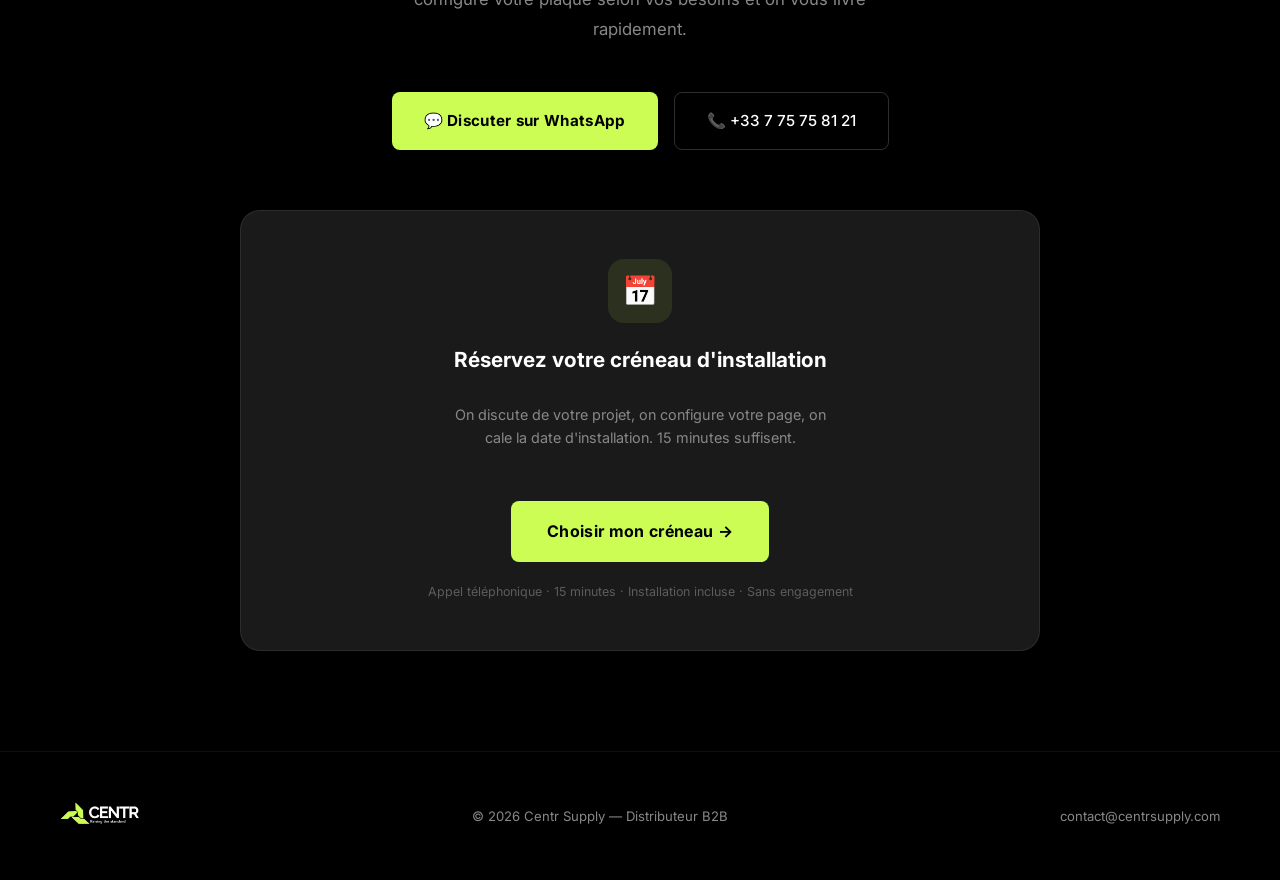
==== commit 5c96d887: "Update installation time and footer year" ====
--- a/plaque-nfc/index.html
+++ b/plaque-nfc/index.html
@@ -887,11 +887,11 @@
     <div class="cta-form-wrap" style="text-align: center; display: flex; flex-direction: column; align-items: center; gap: 20px;">
       <div style="width: 64px; height: 64px; background: rgba(204,253,85,0.1); border-radius: 16px; display: flex; align-items: center; justify-content: center; font-size: 1.8rem;">📅</div>
       <div class="form-title">Réservez votre créneau d'installation</div>
-      <p class="form-subtitle" style="max-width: 400px;">On discute de votre projet, on configure votre page, on cale la date d'installation. 30 minutes suffisent.</p>
+      <p class="form-subtitle" style="max-width: 400px;">On discute de votre projet, on configure votre page, on cale la date d'installation. 15 minutes suffisent.</p>
       <a href="https://calendly.com/centrsupply/30min" target="_blank" class="btn-primary" style="font-size: 1rem; padding: 18px 36px;">
         Choisir mon créneau →
       </a>
-      <p style="font-size: 0.78rem; color: rgba(136,136,136,0.6);">Appel visio ou téléphonique · 30 minutes · Installation incluse · Sans engagement</p>
+      <p style="font-size: 0.78rem; color: rgba(136,136,136,0.6);">Appel téléphonique · 15 minutes · Installation incluse · Sans engagement</p>
     </div>
   </div>
 </section>
@@ -899,7 +899,7 @@
 <!-- FOOTER -->
 <footer>
   <a href="../" class="footer-logo"><img src="../logo-centr.png" alt="Centr Supply" /></a>
-  <div class="footer-copy">© 2025 Centr Supply — Distributeur B2B</div>
+  <div class="footer-copy">© 2026 Centr Supply — Distributeur B2B</div>
   <div class="footer-copy"><a href="mailto:contact@centrsupply.com" style="color: var(--text-muted); text-decoration: none;">contact@centrsupply.com</a></div>
 </footer>
 
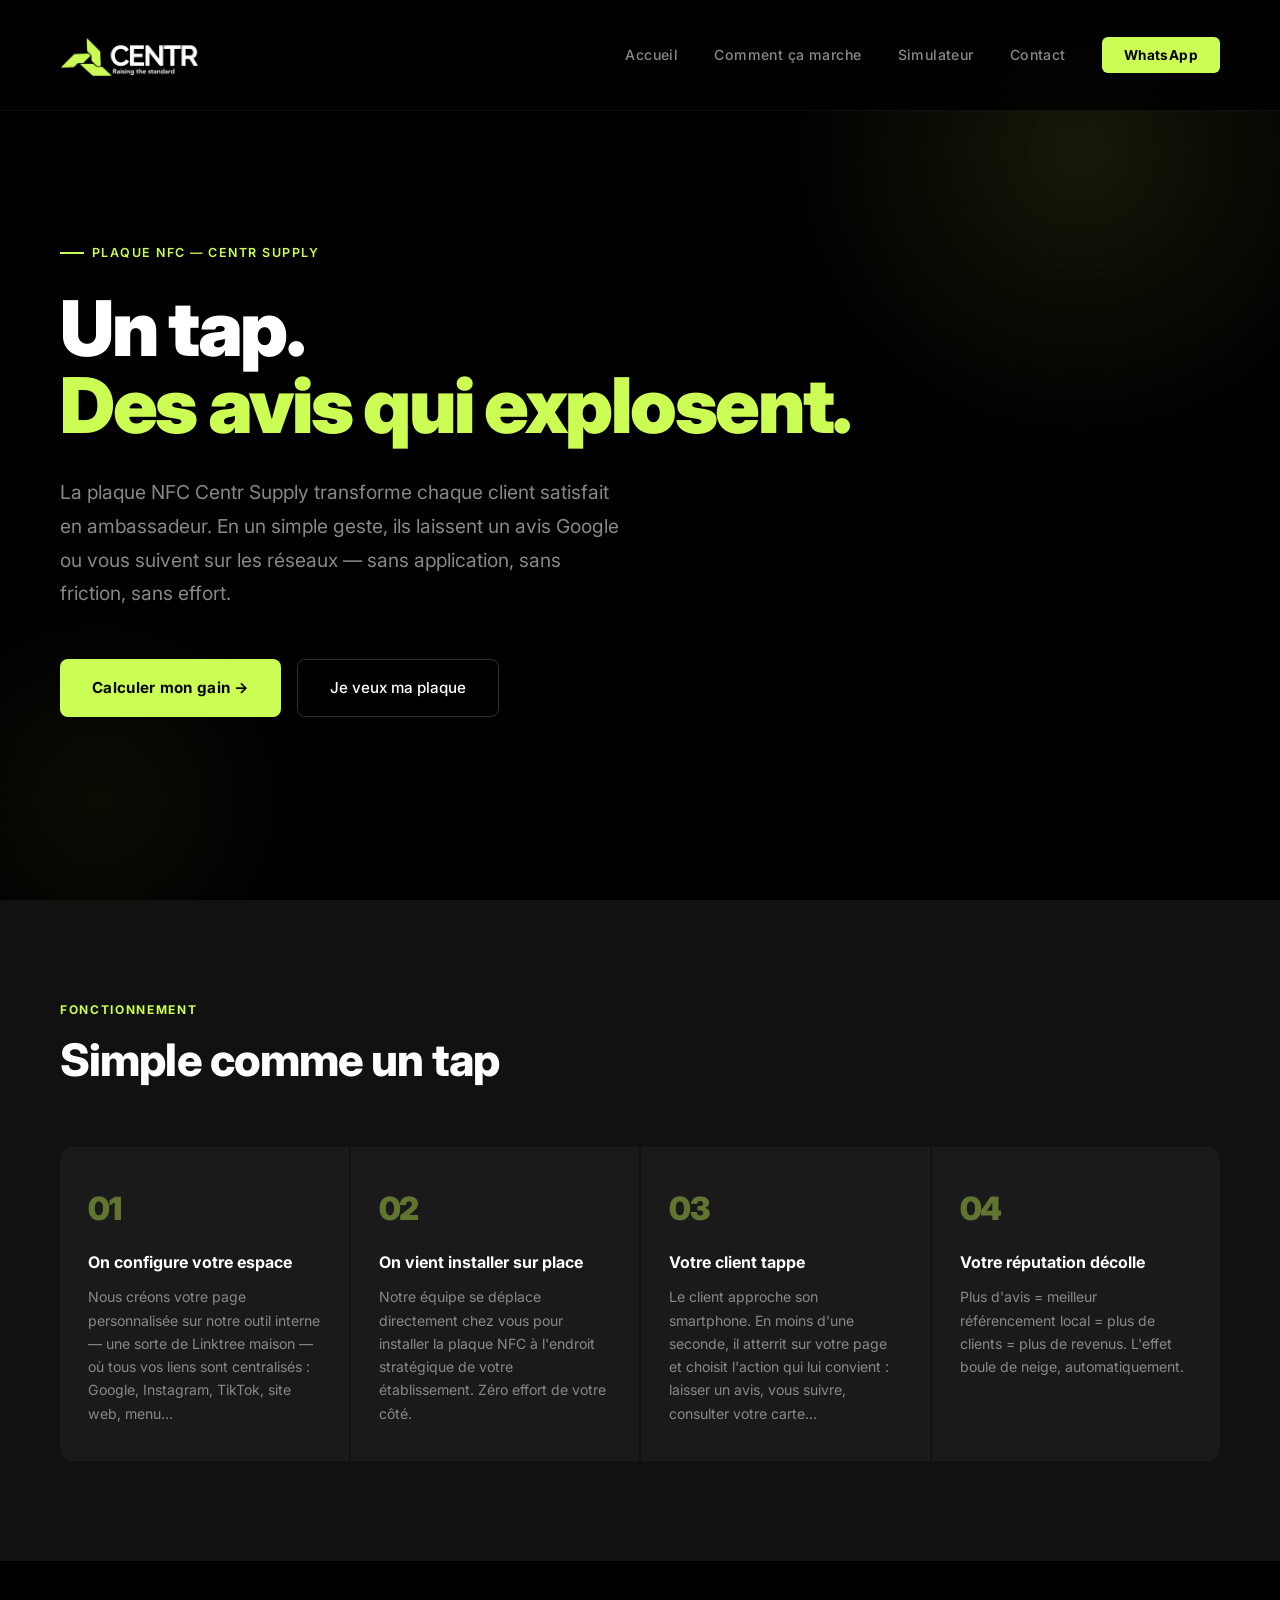
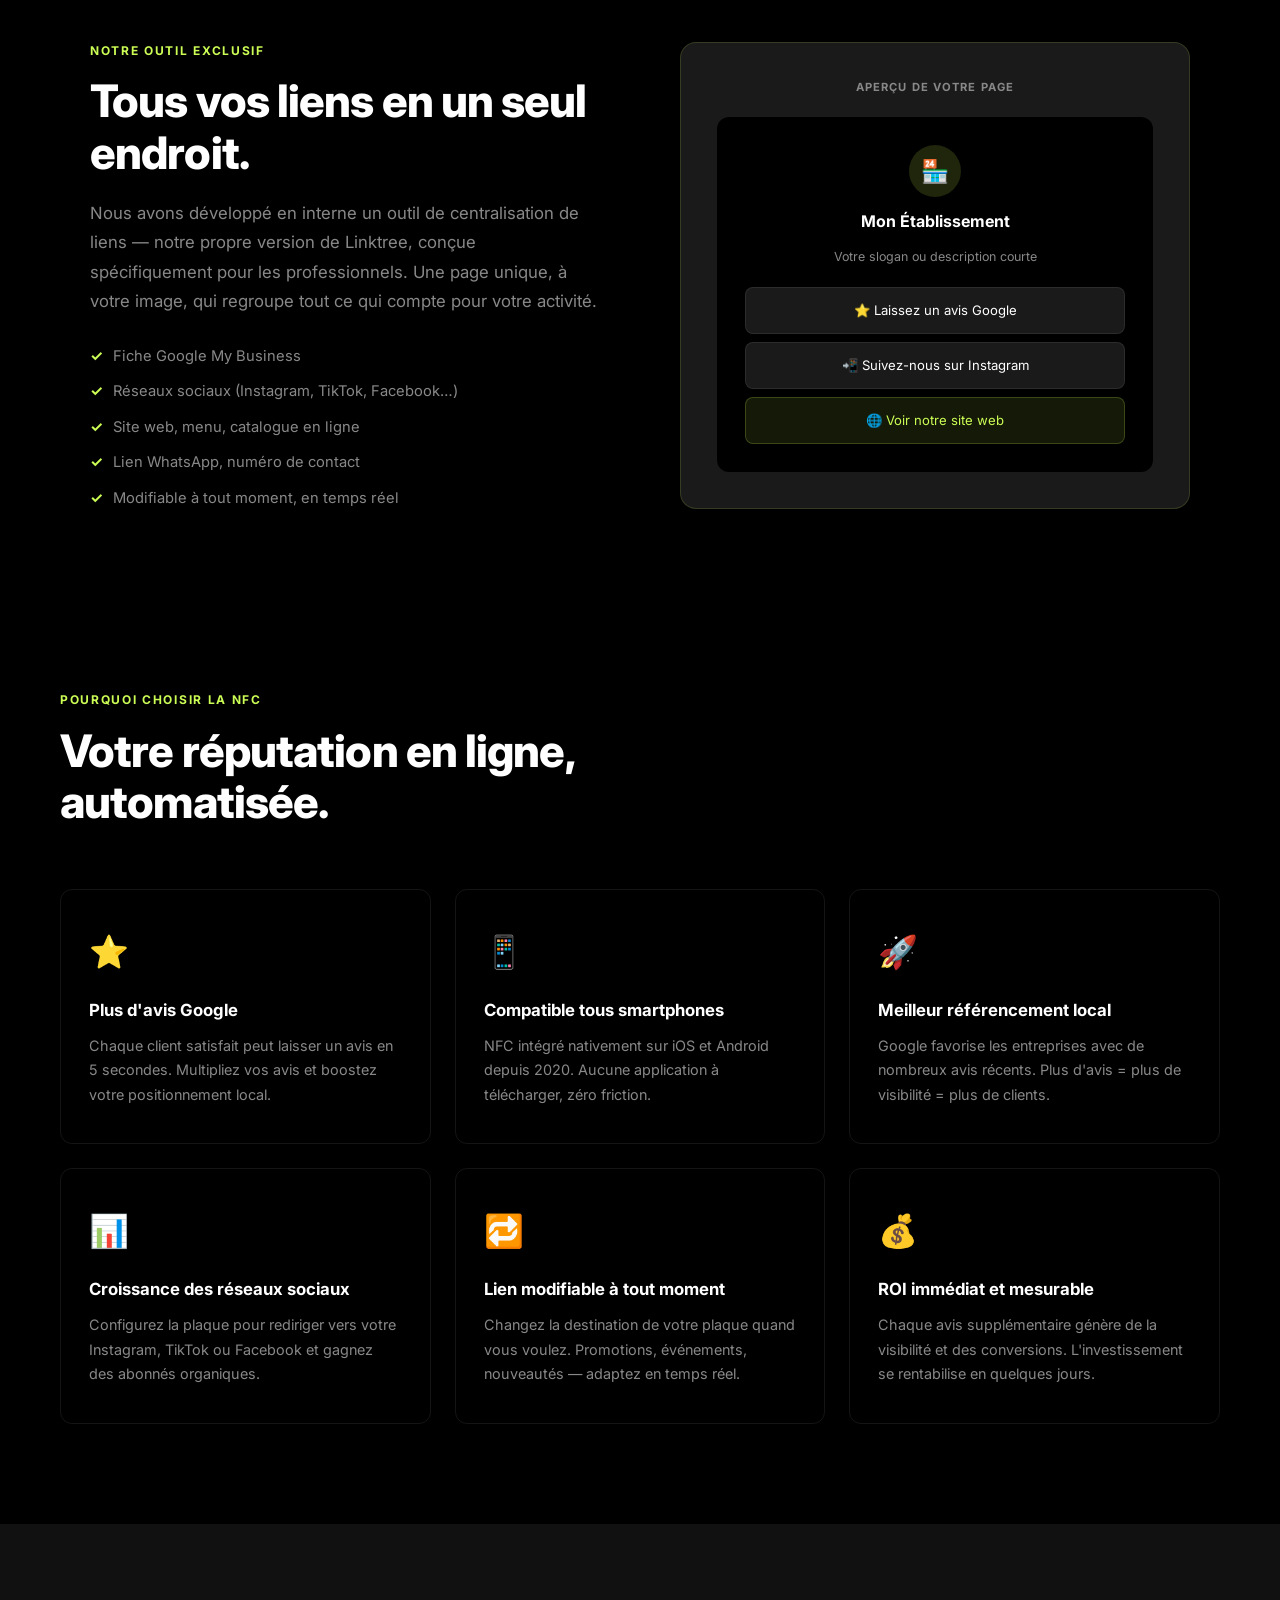
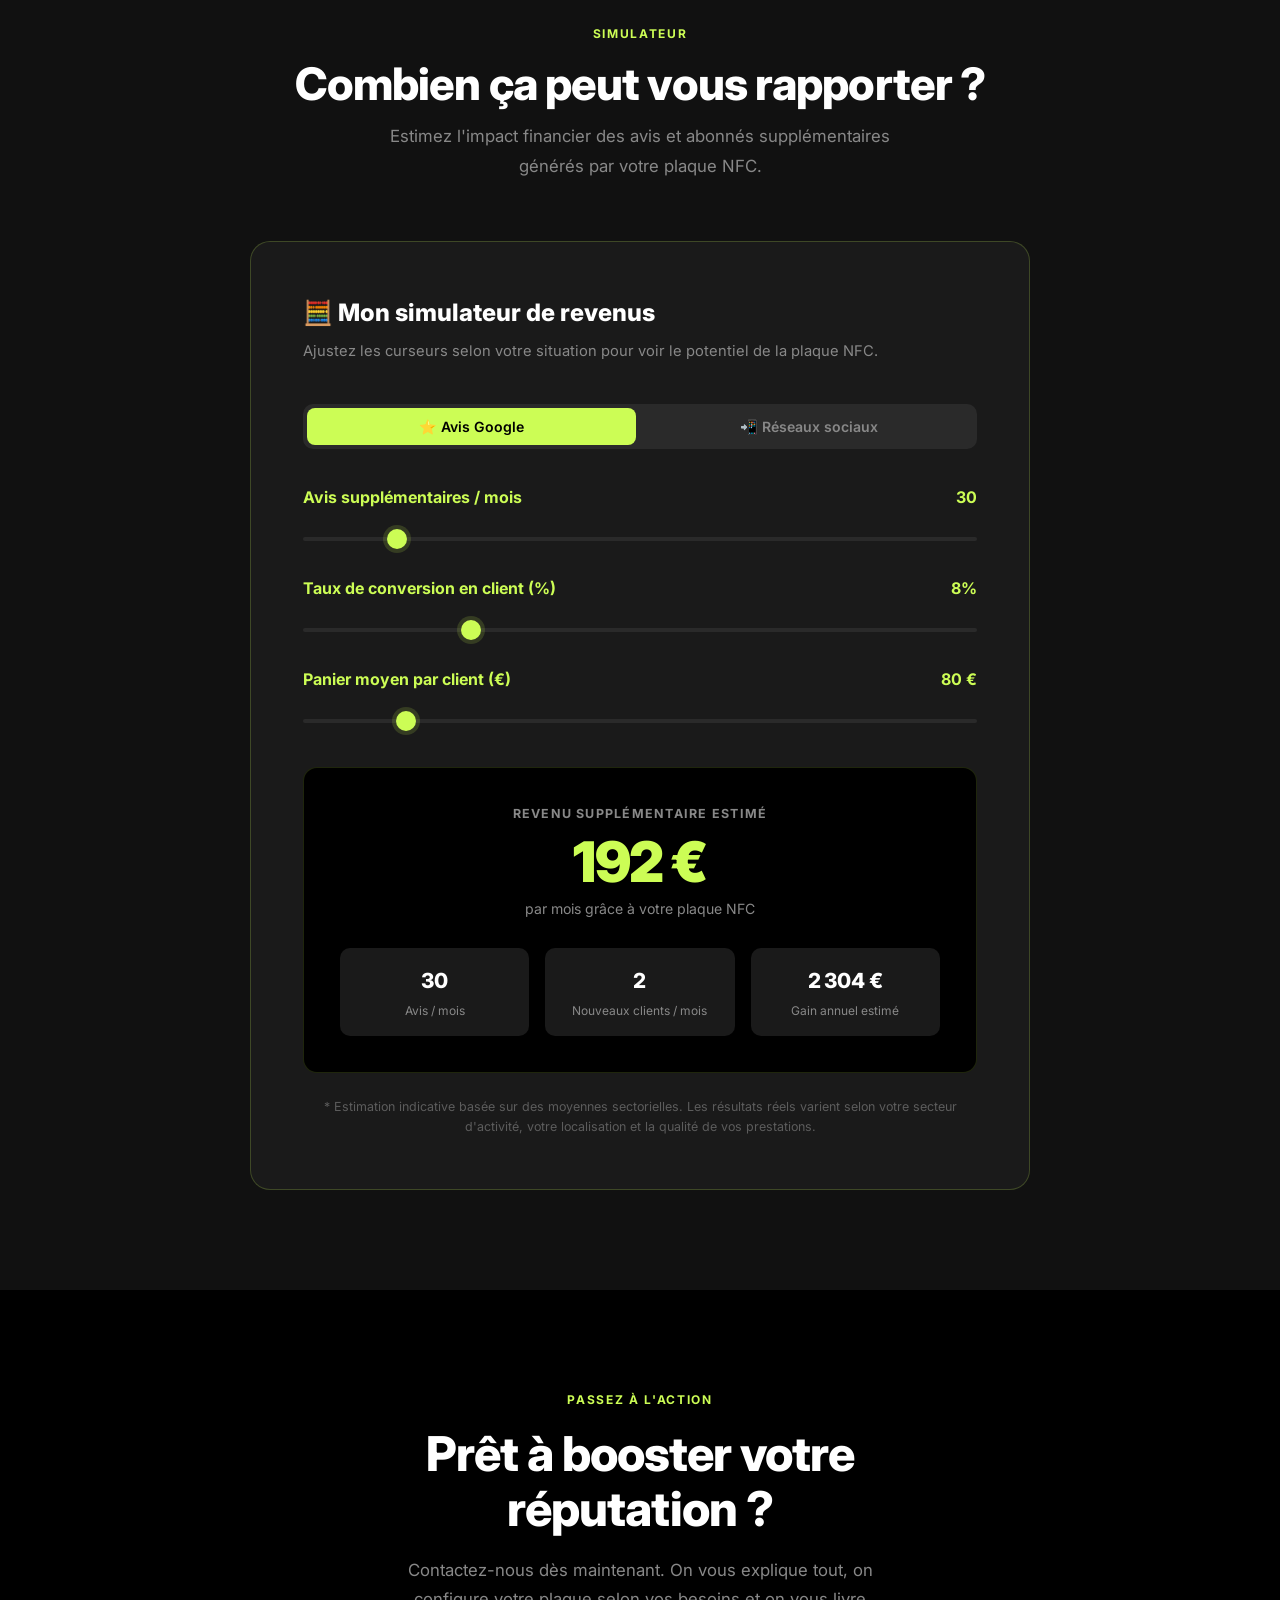
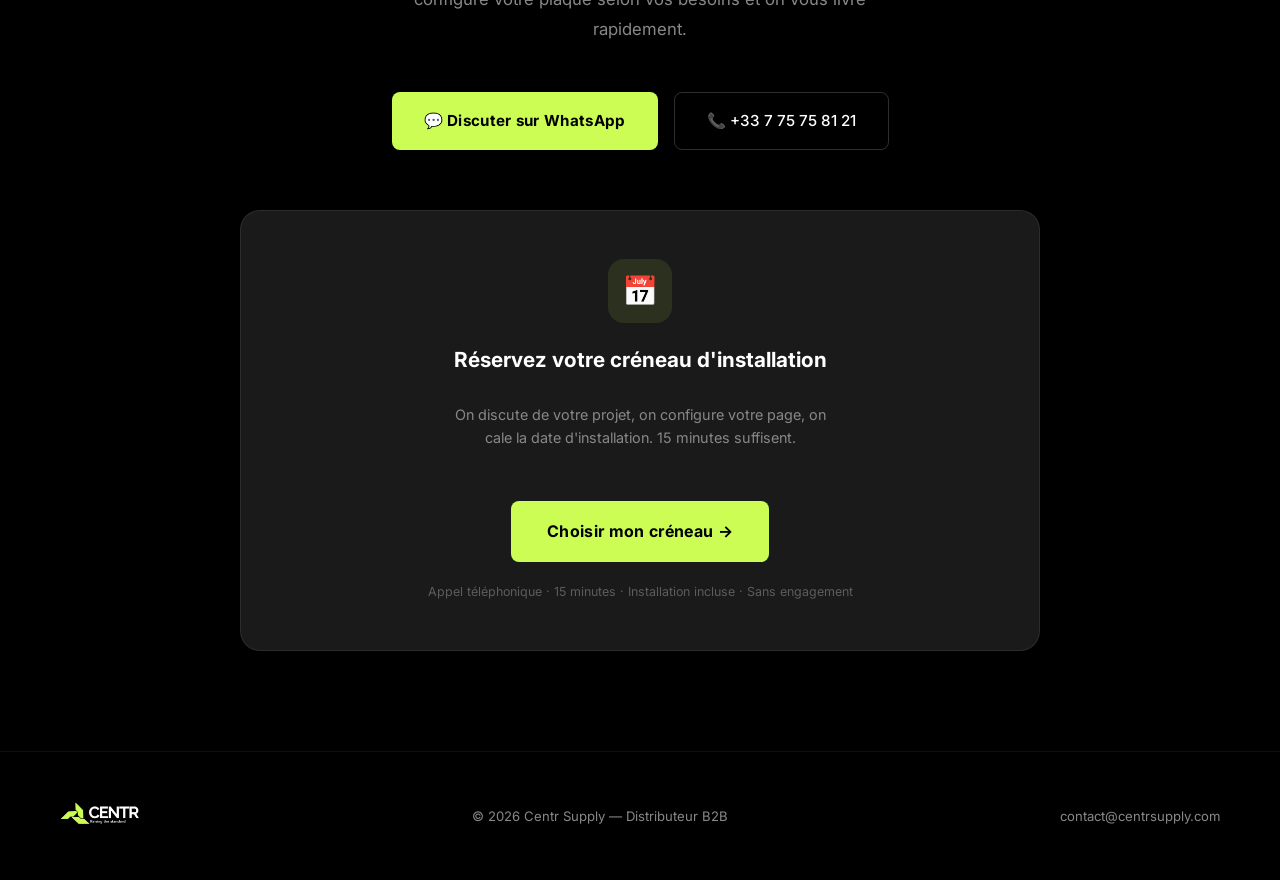
==== commit 9236e228: "Increase logo height from 48px to 70px" ====
--- a/plaque-nfc/index.html
+++ b/plaque-nfc/index.html
@@ -46,7 +46,7 @@
     }
 
     .nav-logo img {
-      height: 48px;
+      height: 70px;
       width: auto;
       display: block;
     }
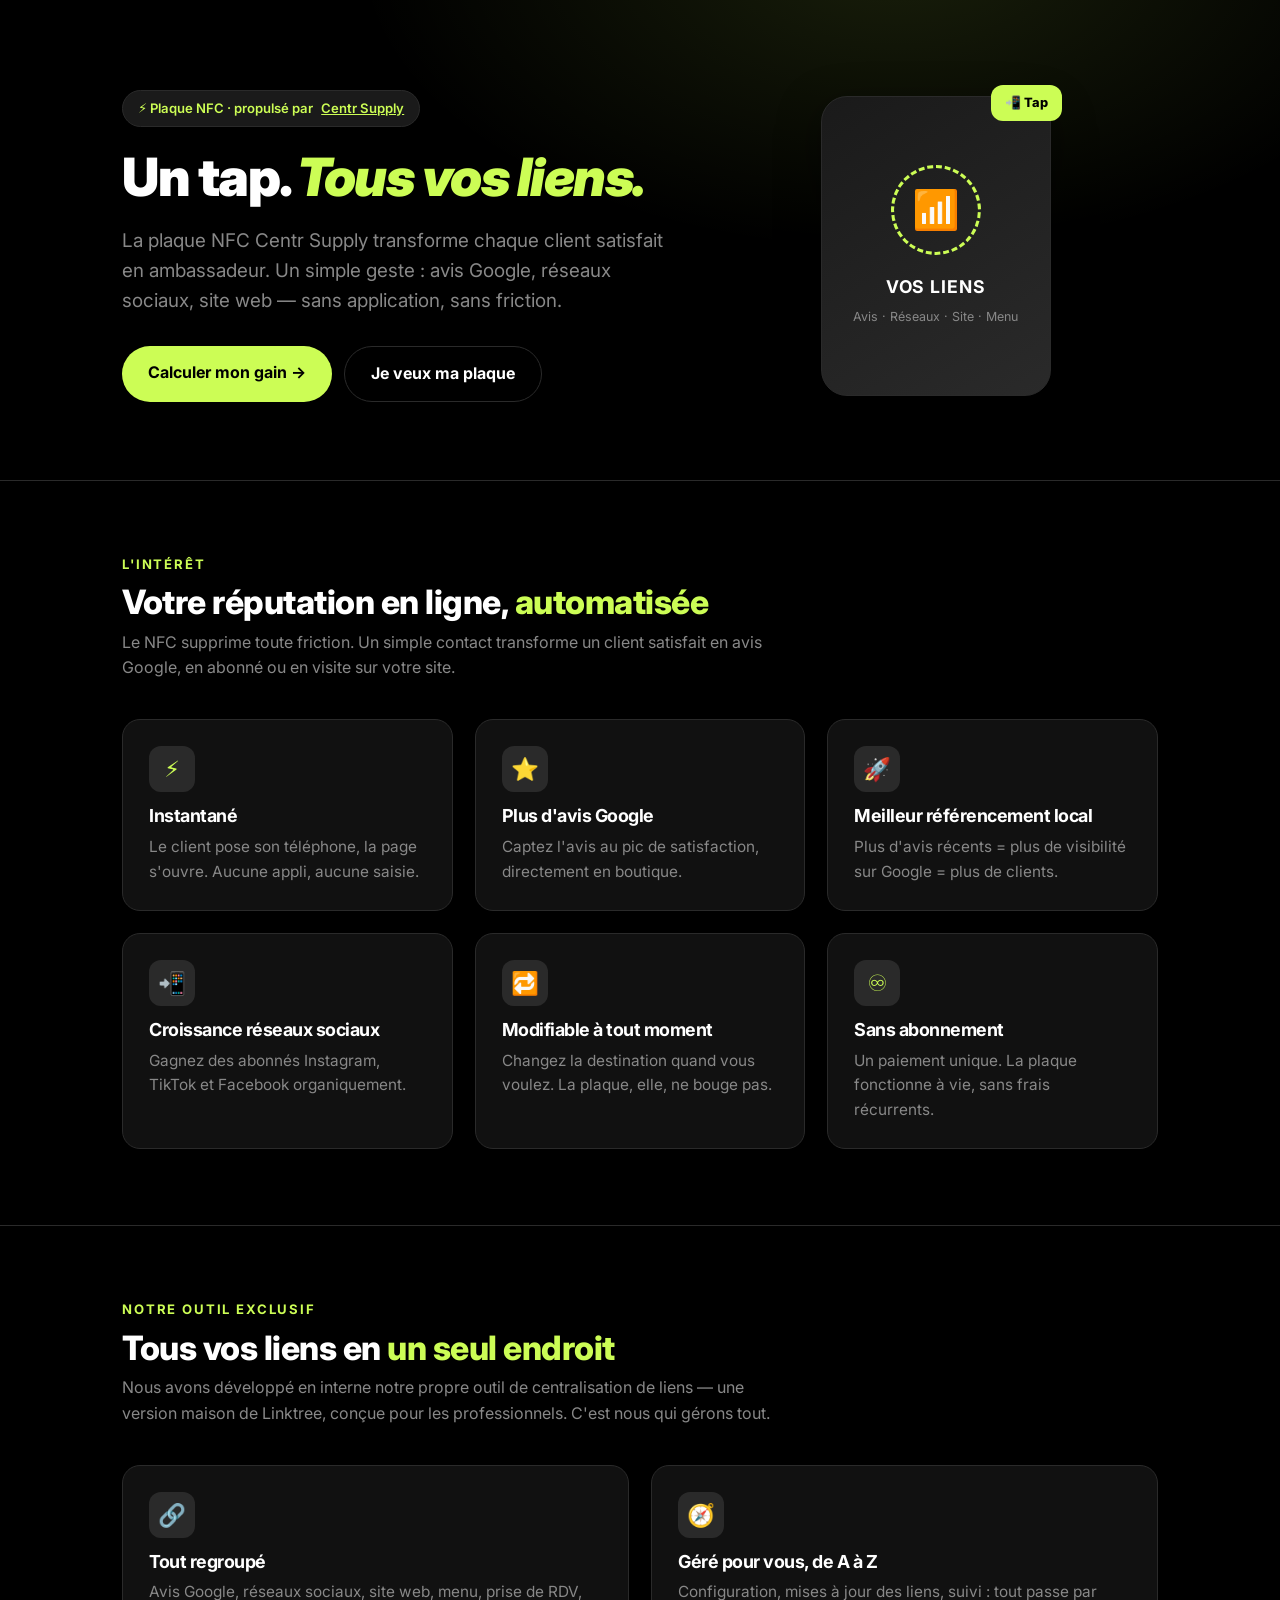
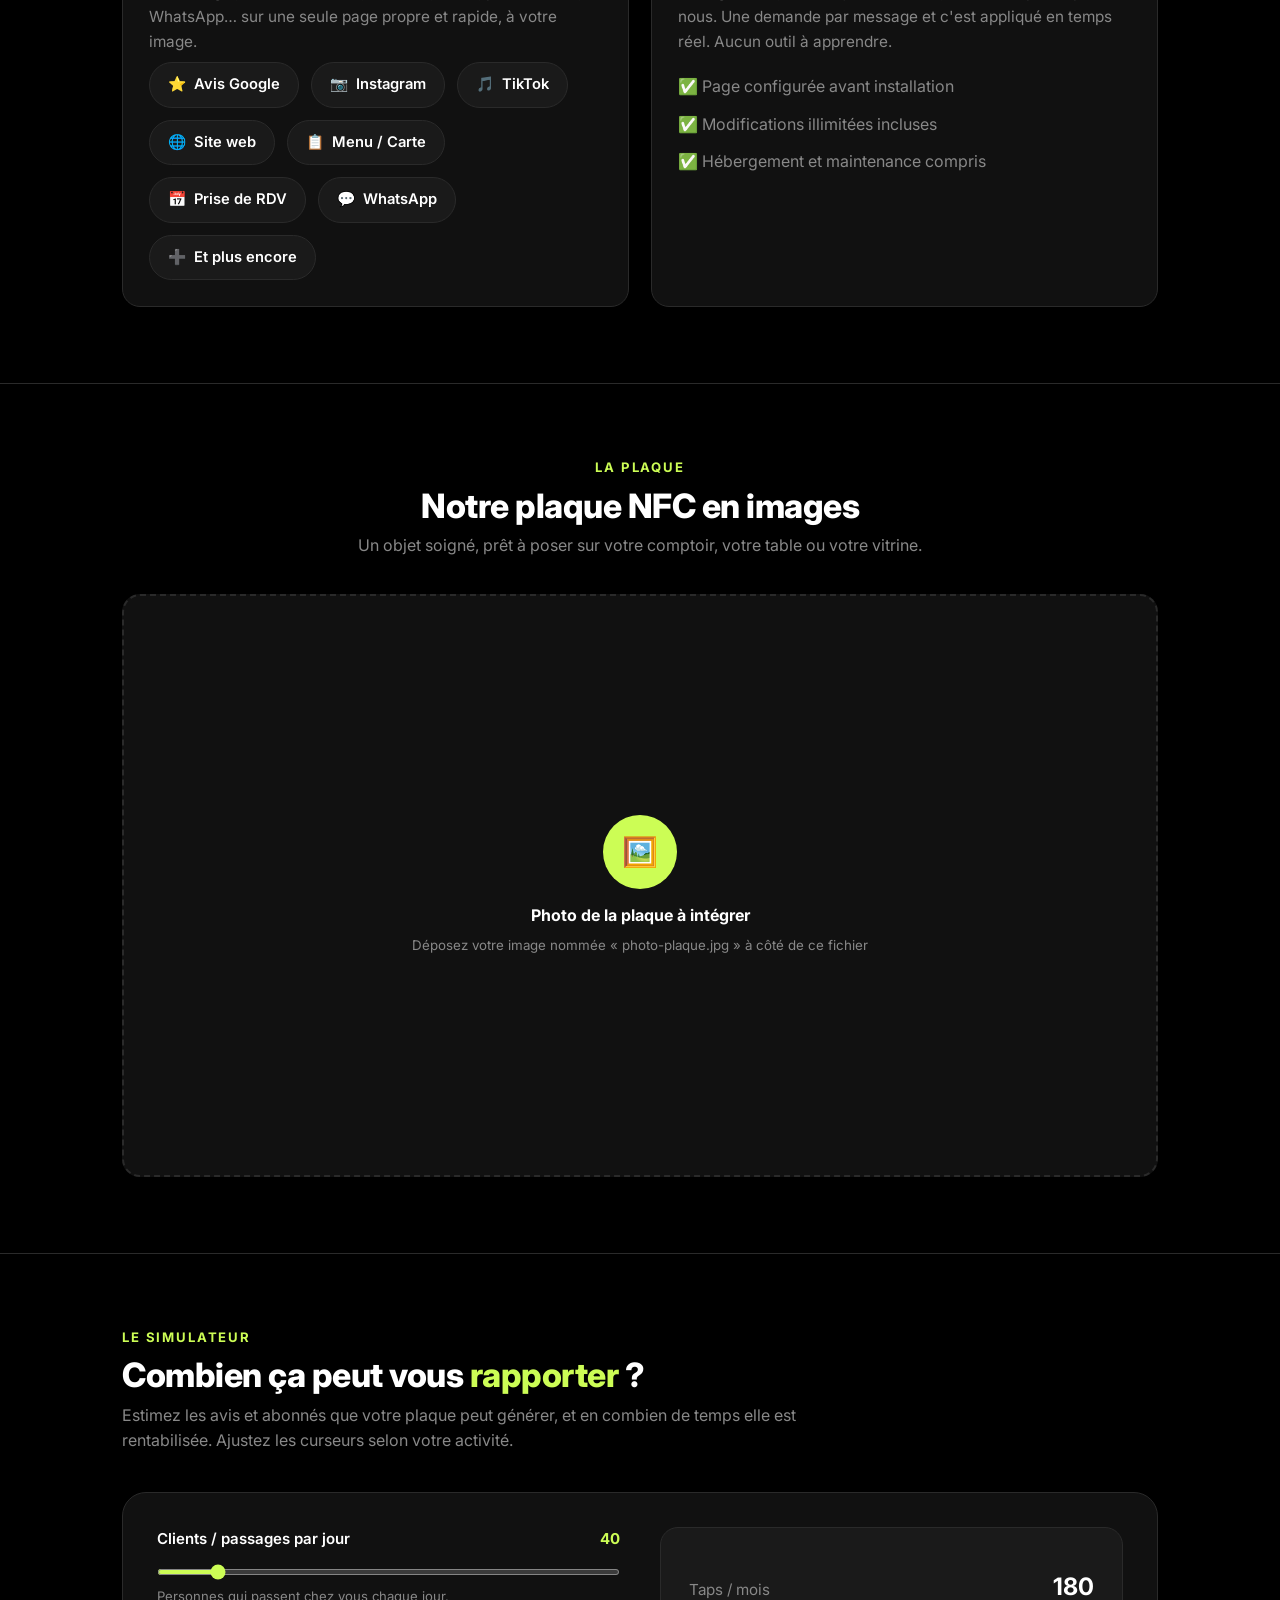
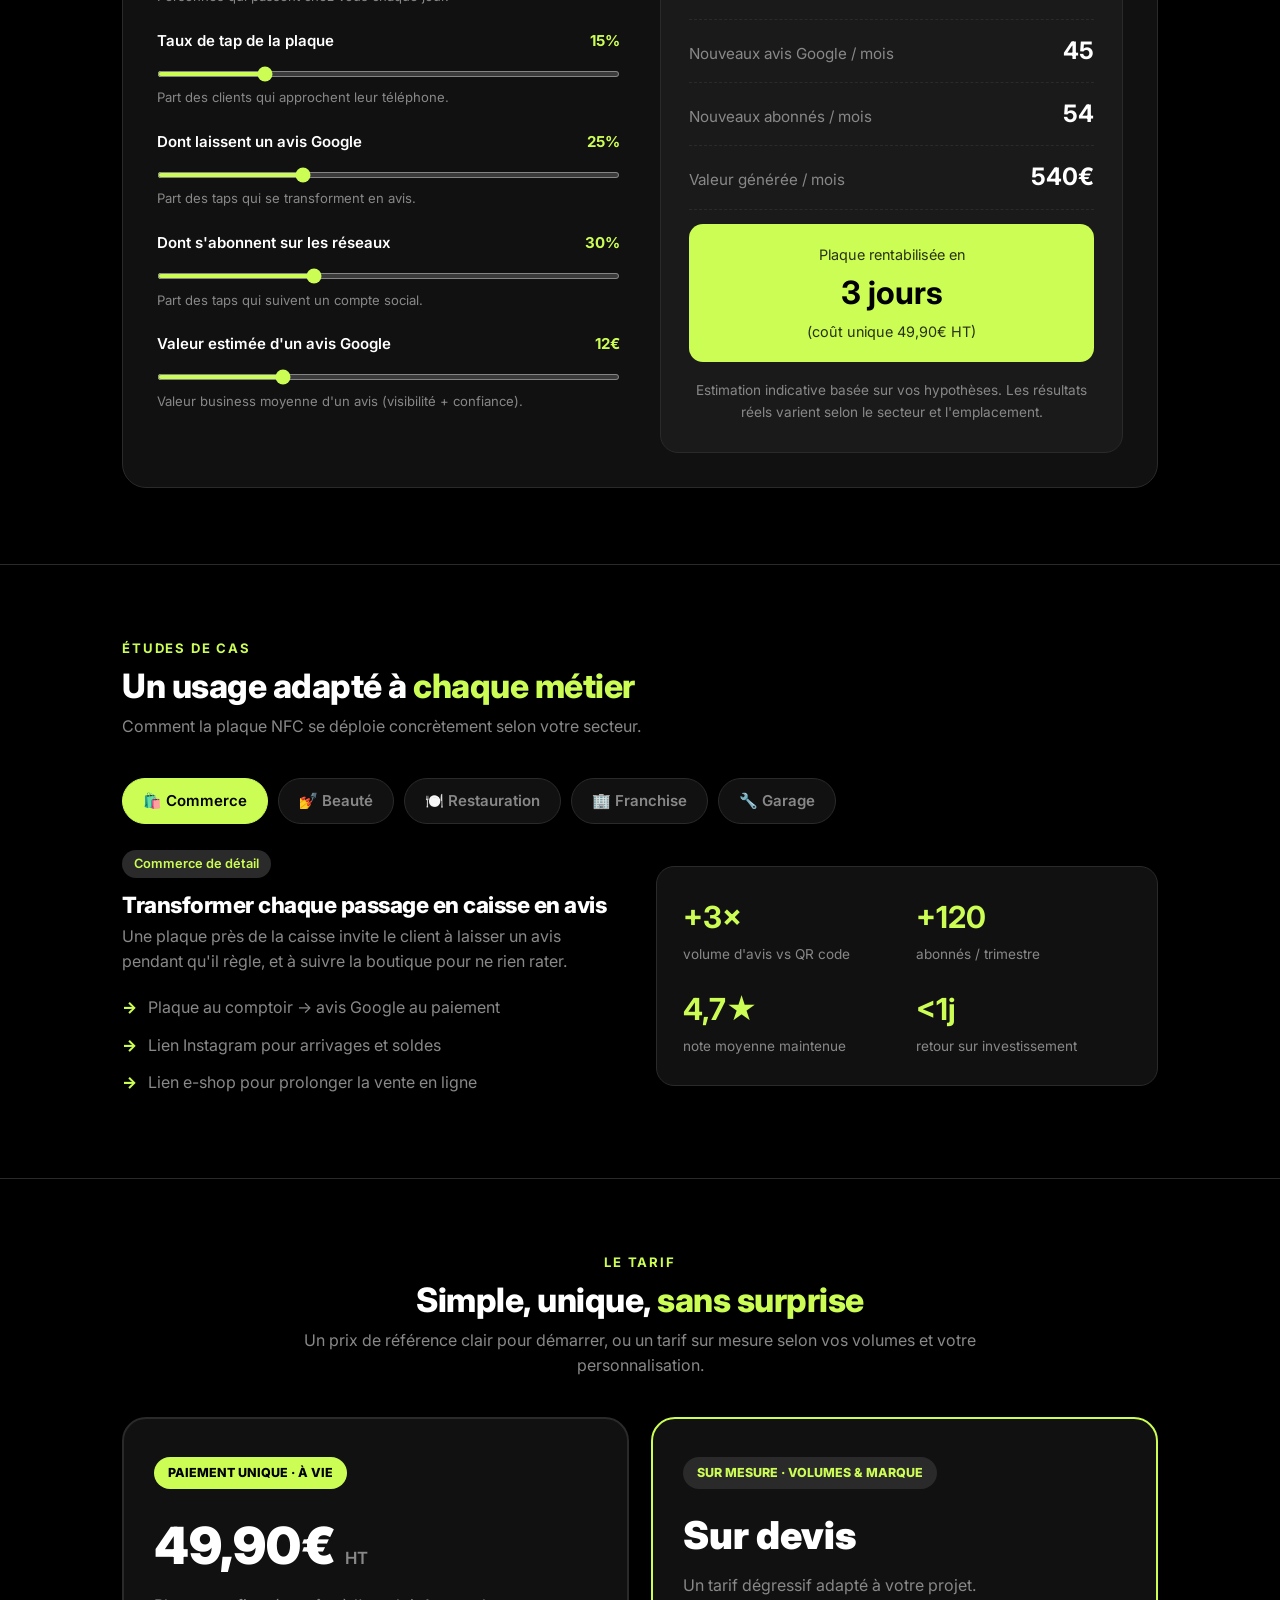
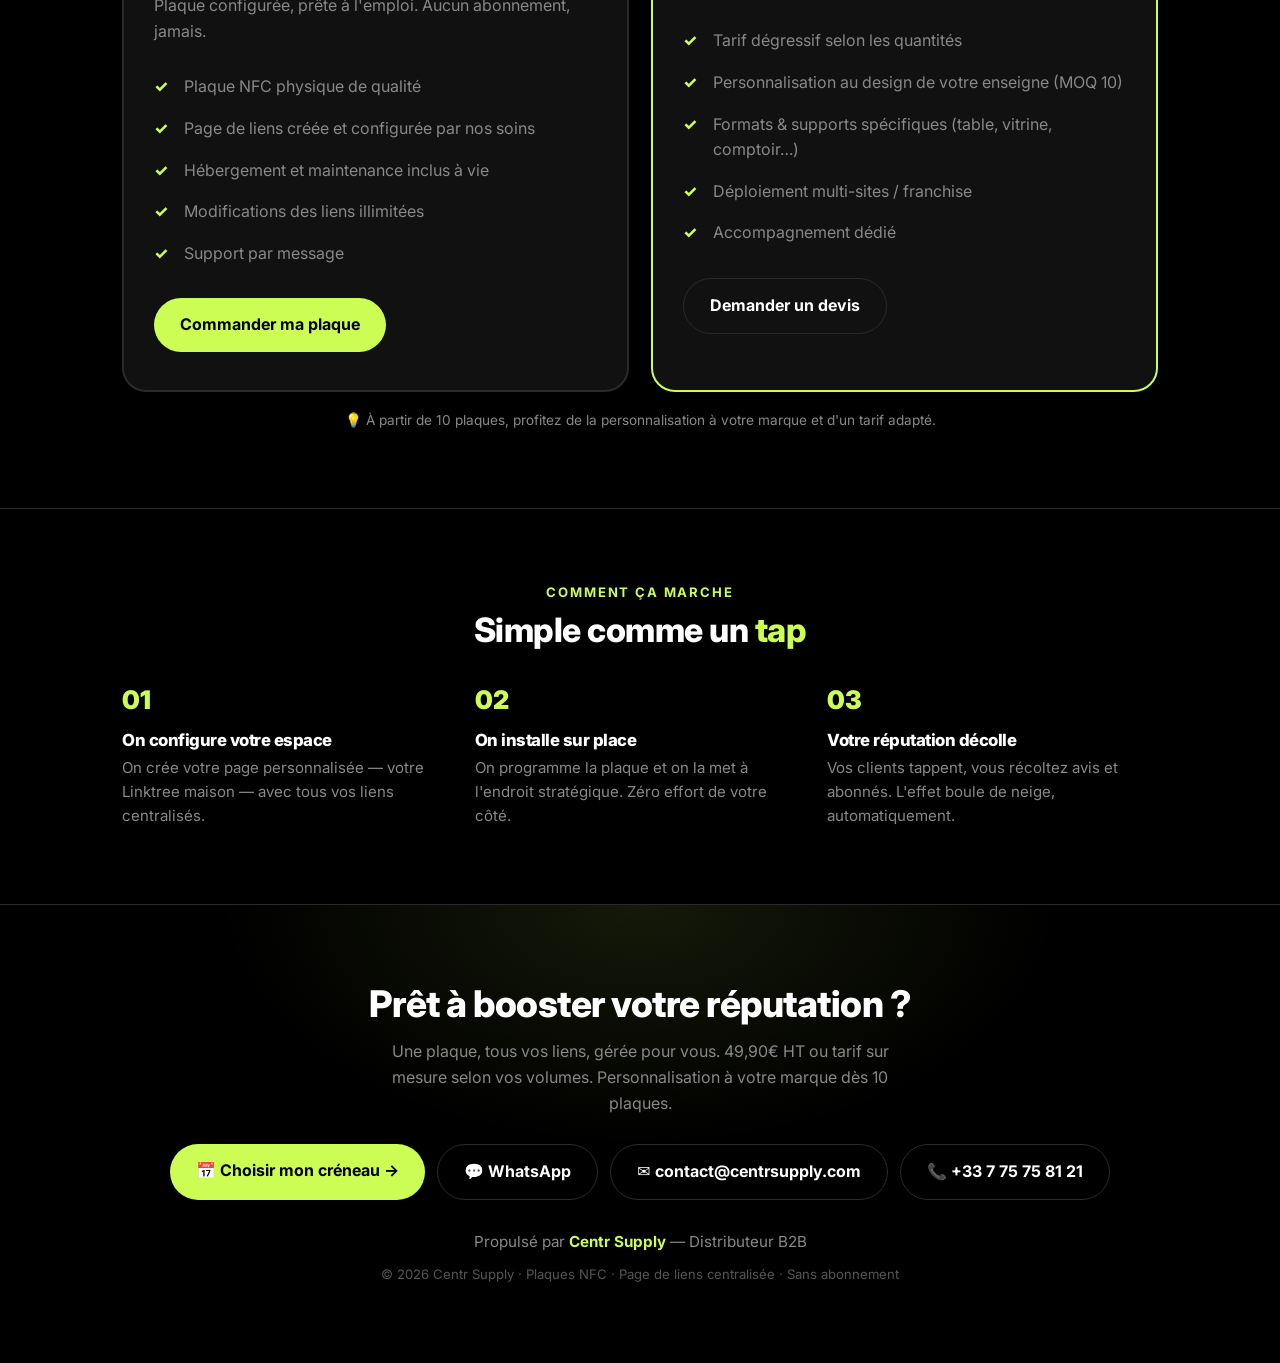
==== commit 2694d764: "Add files via upload" ====
--- a/plaque-nfc/index.html
+++ b/plaque-nfc/index.html
@@ -1,965 +1,501 @@
 <!DOCTYPE html>
 <html lang="fr">
 <head>
-  <meta charset="UTF-8" />
-  <meta name="viewport" content="width=device-width, initial-scale=1.0" />
-  <title>Plaque NFC — Centr Supply</title>
-  <link rel="preconnect" href="https://fonts.googleapis.com" />
-  <link rel="preconnect" href="https://fonts.gstatic.com" crossorigin />
-  <link href="https://fonts.googleapis.com/css2?family=Inter:wght@300;400;500;600;700;800;900&display=swap" rel="stylesheet" />
-  <style>
-    *, *::before, *::after { box-sizing: border-box; margin: 0; padding: 0; }
-
-    :root {
-      --black: #000000;
-      --white: #ffffff;
-      --green: #ccfd55;
-      --gray: #111111;
-      --gray2: #1a1a1a;
-      --gray3: #2a2a2a;
-      --text-muted: #888;
-    }
-
-    html { scroll-behavior: smooth; }
-
-    body {
-      background: var(--black);
-      color: var(--white);
-      font-family: 'Inter', sans-serif;
-      font-size: 16px;
-      line-height: 1.6;
-      overflow-x: hidden;
-    }
-
-    /* ── NAV ── */
-    nav {
-      position: fixed;
-      top: 0; left: 0; right: 0;
-      z-index: 100;
-      display: flex;
-      align-items: center;
-      justify-content: space-between;
-      padding: 20px 60px;
-      background: rgba(0,0,0,0.85);
-      backdrop-filter: blur(12px);
-      border-bottom: 1px solid rgba(255,255,255,0.06);
-    }
-
-    .nav-logo img {
-      height: 70px;
-      width: auto;
-      display: block;
-    }
-
-    /* ── HAMBURGER ── */
-    .hamburger {
-      display: none;
-      flex-direction: column;
-      gap: 5px;
-      cursor: pointer;
-      padding: 4px;
-      background: none;
-      border: none;
-      z-index: 200;
-    }
-    .hamburger span {
-      display: block;
-      width: 24px;
-      height: 2px;
-      background: var(--white);
-      border-radius: 2px;
-      transition: all 0.3s;
-    }
-    .hamburger.open span:nth-child(1) { transform: translateY(7px) rotate(45deg); }
-    .hamburger.open span:nth-child(2) { opacity: 0; }
-    .hamburger.open span:nth-child(3) { transform: translateY(-7px) rotate(-45deg); }
-
-    /* ── MOBILE MENU OVERLAY ── */
-    .mobile-menu {
-      display: none;
-      position: fixed;
-      top: 0; left: 0; right: 0; bottom: 0;
-      background: rgba(0,0,0,0.97);
-      z-index: 150;
-      flex-direction: column;
-      align-items: center;
-      justify-content: center;
-      gap: 0;
-    }
-    .mobile-menu.open { display: flex; }
-    .mobile-menu a {
-      color: var(--white);
-      text-decoration: none;
-      font-size: 1.6rem;
-      font-weight: 700;
-      padding: 18px 0;
-      letter-spacing: -0.01em;
-      border-bottom: 1px solid rgba(255,255,255,0.06);
-      width: 80%;
-      text-align: center;
-      transition: color 0.2s;
-    }
-    .mobile-menu a:hover { color: var(--green); }
-    .mobile-menu a:last-child { border-bottom: none; }
-    .mobile-menu .mob-cta {
-      margin-top: 24px;
-      background: var(--green);
-      color: var(--black) !important;
-      padding: 16px 40px;
-      border-radius: 8px;
-      font-size: 1rem !important;
-      font-weight: 800;
-      border: none;
-    }
-
-    .nav-links {
-      display: flex;
-      gap: 36px;
-      list-style: none;
-    }
-    .nav-links a {
-      color: var(--text-muted);
-      text-decoration: none;
-      font-size: 0.88rem;
-      font-weight: 500;
-      letter-spacing: 0.03em;
-      transition: color 0.2s;
-    }
-    .nav-links a:hover { color: var(--white); }
-
-    .nav-cta {
-      background: var(--green);
-      color: var(--black) !important;
-      padding: 10px 22px;
-      border-radius: 6px;
-      font-weight: 700 !important;
-      font-size: 0.85rem !important;
-      letter-spacing: 0.04em;
-      transition: opacity 0.2s !important;
-    }
-    .nav-cta:hover { opacity: 0.85; }
-
-    /* ── HERO ── */
-    .hero {
-      min-height: 100vh;
-      display: flex;
-      flex-direction: column;
-      justify-content: center;
-      padding: 140px 60px 80px;
-      position: relative;
-      overflow: hidden;
-    }
-
-    .hero::before {
-      content: '';
-      position: absolute;
-      top: -150px; right: -100px;
-      width: 600px; height: 600px;
-      background: radial-gradient(circle, rgba(204,253,85,0.1) 0%, transparent 70%);
-      pointer-events: none;
-    }
-    .hero::after {
-      content: '';
-      position: absolute;
-      bottom: -100px; left: -100px;
-      width: 400px; height: 400px;
-      background: radial-gradient(circle, rgba(204,253,85,0.05) 0%, transparent 70%);
-      pointer-events: none;
-    }
-
-    .hero-eyebrow {
-      display: inline-flex;
-      align-items: center;
-      gap: 8px;
-      font-size: 0.78rem;
-      font-weight: 600;
-      letter-spacing: 0.12em;
-      text-transform: uppercase;
-      color: var(--green);
-      margin-bottom: 28px;
-    }
-    .hero-eyebrow::before {
-      content: '';
-      width: 24px; height: 2px;
-      background: var(--green);
-    }
-
-    .hero h1 {
-      font-size: clamp(2.8rem, 6vw, 5.5rem);
-      font-weight: 900;
-      line-height: 1.0;
-      letter-spacing: -0.03em;
-      max-width: 800px;
-      margin-bottom: 32px;
-    }
-    .hero h1 em {
-      font-style: normal;
-      color: var(--green);
-    }
-
-    .hero-sub {
-      font-size: clamp(1rem, 1.8vw, 1.2rem);
-      color: var(--text-muted);
-      max-width: 560px;
-      line-height: 1.75;
-      margin-bottom: 48px;
-    }
-
-    .hero-actions {
-      display: flex;
-      gap: 16px;
-      flex-wrap: wrap;
-    }
-
-    .btn-primary {
-      background: var(--green);
-      color: var(--black);
-      padding: 16px 32px;
-      border-radius: 8px;
-      font-weight: 700;
-      font-size: 0.95rem;
-      text-decoration: none;
-      letter-spacing: 0.02em;
-      transition: opacity 0.2s, transform 0.2s;
-      display: inline-flex;
-      align-items: center;
-      gap: 8px;
-    }
-    .btn-primary:hover { opacity: 0.88; transform: translateY(-1px); }
-
-    .btn-secondary {
-      border: 1px solid rgba(255,255,255,0.18);
-      color: var(--white);
-      padding: 16px 32px;
-      border-radius: 8px;
-      font-weight: 500;
-      font-size: 0.95rem;
-      text-decoration: none;
-      transition: border-color 0.2s, background 0.2s;
-      display: inline-flex;
-      align-items: center;
-      gap: 8px;
-    }
-    .btn-secondary:hover { border-color: var(--green); background: rgba(204,253,85,0.05); }
-
-    /* ── SECTION BASE ── */
-    section { padding: 100px 60px; }
-
-    .section-label {
-      font-size: 0.75rem;
-      font-weight: 700;
-      letter-spacing: 0.14em;
-      text-transform: uppercase;
-      color: var(--green);
-      margin-bottom: 16px;
-    }
-
-    .section-title {
-      font-size: clamp(1.8rem, 3.5vw, 2.8rem);
-      font-weight: 800;
-      letter-spacing: -0.02em;
-      line-height: 1.15;
-      max-width: 700px;
-      margin-bottom: 20px;
-    }
-
-    .section-desc {
-      color: var(--text-muted);
-      font-size: 1.05rem;
-      max-width: 560px;
-      line-height: 1.75;
-    }
-
-    /* ── HOW IT WORKS ── */
-    .how-section { background: var(--gray); }
-
-    .steps {
-      display: grid;
-      grid-template-columns: repeat(4, 1fr);
-      gap: 2px;
-      margin-top: 60px;
-    }
-
-    .step-card {
-      background: var(--gray2);
-      padding: 36px 28px;
-    }
-    .step-card:first-child { border-radius: 12px 0 0 12px; }
-    .step-card:last-child { border-radius: 0 12px 12px 0; }
-
-    .step-num {
-      font-size: 2rem;
-      font-weight: 900;
-      color: var(--green);
-      letter-spacing: -0.04em;
-      margin-bottom: 16px;
-      opacity: 0.4;
-    }
-
-    .step-card h3 {
-      font-size: 1rem;
-      font-weight: 700;
-      margin-bottom: 10px;
-    }
-    .step-card p {
-      color: var(--text-muted);
-      font-size: 0.88rem;
-      line-height: 1.65;
-    }
-
-    /* ── AVANTAGES ── */
-    .avantages-section { background: var(--black); }
-
-    .avantages-grid {
-      display: grid;
-      grid-template-columns: repeat(3, 1fr);
-      gap: 24px;
-      margin-top: 60px;
-    }
-
-    .av-card {
-      border: 1px solid rgba(255,255,255,0.08);
-      border-radius: 12px;
-      padding: 36px 28px;
-      transition: border-color 0.3s, background 0.3s;
-    }
-    .av-card:hover {
-      border-color: var(--green);
-      background: rgba(204,253,85,0.03);
-    }
-
-    .av-icon {
-      font-size: 2rem;
-      margin-bottom: 20px;
-      display: block;
-    }
-
-    .av-card h3 {
-      font-size: 1.05rem;
-      font-weight: 700;
-      margin-bottom: 10px;
-    }
-    .av-card p {
-      color: var(--text-muted);
-      font-size: 0.9rem;
-      line-height: 1.7;
-    }
-
-    /* ── SIMULATOR ── */
-    .simulator-section { background: var(--gray); }
-
-    .sim-wrap {
-      max-width: 780px;
-      margin: 60px auto 0;
-      background: var(--gray2);
-      border: 1px solid rgba(204,253,85,0.2);
-      border-radius: 20px;
-      padding: 52px;
-    }
-
-    .sim-title {
-      font-size: 1.5rem;
-      font-weight: 800;
-      margin-bottom: 8px;
-    }
-    .sim-desc {
-      color: var(--text-muted);
-      font-size: 0.92rem;
-      margin-bottom: 40px;
-    }
-
-    .sim-type-toggle {
-      display: flex;
-      gap: 8px;
-      margin-bottom: 36px;
-      background: var(--gray3);
-      border-radius: 10px;
-      padding: 4px;
-    }
-
-    .sim-toggle-btn {
-      flex: 1;
-      padding: 10px;
-      border: none;
-      border-radius: 8px;
-      font-family: 'Inter', sans-serif;
-      font-size: 0.88rem;
-      font-weight: 600;
-      cursor: pointer;
-      background: transparent;
-      color: var(--text-muted);
-      transition: all 0.2s;
-    }
-    .sim-toggle-btn.active {
-      background: var(--green);
-      color: var(--black);
-    }
-
-    .sim-sliders {
-      display: flex;
-      flex-direction: column;
-      gap: 28px;
-      margin-bottom: 36px;
-    }
-
-    .slider-group label {
-      display: flex;
-      justify-content: space-between;
-      align-items: center;
-      font-size: 0.88rem;
-      font-weight: 600;
-      color: var(--white);
-      margin-bottom: 12px;
-    }
-    .slider-group label span {
-      color: var(--green);
-      font-size: 1rem;
-      font-weight: 700;
-    }
-
-    input[type="range"] {
-      width: 100%;
-      -webkit-appearance: none;
-      appearance: none;
-      height: 4px;
-      border-radius: 4px;
-      background: var(--gray3);
-      outline: none;
-      cursor: pointer;
-    }
-    input[type="range"]::-webkit-slider-thumb {
-      -webkit-appearance: none;
-      appearance: none;
-      width: 20px;
-      height: 20px;
-      border-radius: 50%;
-      background: var(--green);
-      cursor: pointer;
-      box-shadow: 0 0 0 4px rgba(204,253,85,0.15);
-      transition: box-shadow 0.2s;
-    }
-    input[type="range"]::-webkit-slider-thumb:hover {
-      box-shadow: 0 0 0 8px rgba(204,253,85,0.2);
-    }
-
-    .sim-result {
-      background: var(--black);
-      border-radius: 14px;
-      padding: 36px;
-      text-align: center;
-      border: 1px solid rgba(204,253,85,0.15);
-    }
-
-    .sim-result-label {
-      font-size: 0.78rem;
-      font-weight: 700;
-      letter-spacing: 0.1em;
-      text-transform: uppercase;
-      color: var(--text-muted);
-      margin-bottom: 10px;
-    }
-
-    .sim-result-main {
-      font-size: 3.5rem;
-      font-weight: 900;
-      color: var(--green);
-      letter-spacing: -0.03em;
-      line-height: 1;
-      margin-bottom: 8px;
-    }
-
-    .sim-result-sub {
-      font-size: 0.88rem;
-      color: var(--text-muted);
-      margin-bottom: 28px;
-    }
-
-    .sim-breakdown {
-      display: grid;
-      grid-template-columns: repeat(3, 1fr);
-      gap: 16px;
-    }
-
-    .breakdown-item {
-      background: var(--gray2);
-      border-radius: 10px;
-      padding: 16px;
-    }
-    .breakdown-val {
-      font-size: 1.3rem;
-      font-weight: 800;
-      color: var(--white);
-    }
-    .breakdown-label {
-      font-size: 0.75rem;
-      color: var(--text-muted);
-      margin-top: 4px;
-    }
-
-    .sim-note {
-      margin-top: 24px;
-      font-size: 0.78rem;
-      color: rgba(136,136,136,0.6);
-      text-align: center;
-      line-height: 1.6;
-    }
-
-    /* ── CTA ── */
-    .cta-section {
-      background: var(--black);
-    }
-
-    .cta-inner {
-      max-width: 800px;
-      margin: 0 auto;
-      text-align: center;
-    }
-
-    .cta-inner .section-title {
-      max-width: 600px;
-      margin: 0 auto 20px;
-      font-size: clamp(2rem, 4vw, 3rem);
-    }
-
-    .cta-inner .section-desc {
-      max-width: 500px;
-      margin: 0 auto 48px;
-    }
-
-    .cta-actions {
-      display: flex;
-      gap: 16px;
-      justify-content: center;
-      flex-wrap: wrap;
-      margin-bottom: 60px;
-    }
-
-    /* FORM */
-    .cta-form-wrap {
-      background: var(--gray2);
-      border: 1px solid rgba(255,255,255,0.08);
-      border-radius: 20px;
-      padding: 48px;
-      text-align: left;
-    }
-
-    .form-title {
-      font-size: 1.3rem;
-      font-weight: 700;
-      margin-bottom: 6px;
-    }
-    .form-subtitle {
-      color: var(--text-muted);
-      font-size: 0.9rem;
-      margin-bottom: 32px;
-    }
-
-    .form-group {
-      margin-bottom: 16px;
-    }
-    .form-group label {
-      display: block;
-      font-size: 0.8rem;
-      font-weight: 600;
-      color: var(--text-muted);
-      letter-spacing: 0.06em;
-      text-transform: uppercase;
-      margin-bottom: 8px;
-    }
-    .form-group input,
-    .form-group textarea,
-    .form-group select {
-      width: 100%;
-      background: var(--gray3);
-      border: 1px solid rgba(255,255,255,0.1);
-      border-radius: 8px;
-      color: var(--white);
-      font-family: 'Inter', sans-serif;
-      font-size: 0.95rem;
-      padding: 14px 16px;
-      outline: none;
-      transition: border-color 0.2s;
-    }
-    .form-group select option { background: var(--gray3); }
-    .form-group input:focus,
-    .form-group textarea:focus,
-    .form-group select:focus { border-color: var(--green); }
-    .form-group textarea { resize: vertical; min-height: 110px; }
-
-    .form-row { display: grid; grid-template-columns: 1fr 1fr; gap: 16px; }
-
-    .btn-form {
-      width: 100%;
-      background: var(--green);
-      color: var(--black);
-      border: none;
-      border-radius: 8px;
-      padding: 16px;
-      font-family: 'Inter', sans-serif;
-      font-size: 1rem;
-      font-weight: 700;
-      cursor: pointer;
-      letter-spacing: 0.02em;
-      transition: opacity 0.2s;
-      margin-top: 8px;
-    }
-    .btn-form:hover { opacity: 0.85; }
-
-    /* ── FOOTER ── */
-    footer {
-      border-top: 1px solid rgba(255,255,255,0.06);
-      padding: 40px 60px;
-      display: flex;
-      align-items: center;
-      justify-content: space-between;
-      flex-wrap: wrap;
-      gap: 16px;
-    }
-    .footer-logo img {
-      height: 40px;
-      width: auto;
-    }
-    .footer-copy { font-size: 0.82rem; color: var(--text-muted); }
-
-    /* ── MOBILE ── */
-    @media (max-width: 900px) {
-      nav { padding: 14px 20px; }
-      .nav-links { display: none; }
-      .hamburger { display: flex; }
-
-      section { padding: 60px 20px; }
-      .hero { padding: 110px 20px 60px; }
-      .hero h1 { font-size: 2.4rem; }
-      .hero-sub { font-size: 1rem; }
-      .hero-actions { flex-direction: column; }
-      .hero-actions a { text-align: center; justify-content: center; }
-
-      .steps { grid-template-columns: 1fr 1fr; }
-      .step-card:first-child { border-radius: 12px 0 0 0; }
-      .step-card:nth-child(2) { border-radius: 0 12px 0 0; }
-      .step-card:nth-child(3) { border-radius: 0 0 0 12px; }
-      .step-card:last-child { border-radius: 0 0 12px 0; }
-
-      .avantages-grid { grid-template-columns: 1fr 1fr; gap: 12px; }
-
-      .sim-wrap { padding: 24px 16px; }
-      .sim-breakdown { grid-template-columns: 1fr; gap: 10px; }
-      .sim-result-main { font-size: 2.8rem; }
-
-      .cta-inner { padding: 0; }
-      .cta-actions { flex-direction: column; align-items: stretch; }
-      .cta-actions a { text-align: center; justify-content: center; }
-      .cta-form-wrap { padding: 28px 20px; }
-
-      .section-title { font-size: 1.8rem; }
-
-      footer { padding: 28px 20px; flex-direction: column; align-items: flex-start; gap: 10px; }
-    }
-
-    @media (max-width: 480px) {
-      .steps { grid-template-columns: 1fr; }
-      .step-card:first-child { border-radius: 12px 12px 0 0; }
-      .step-card:nth-child(2) { border-radius: 0; }
-      .step-card:nth-child(3) { border-radius: 0; }
-      .step-card:last-child { border-radius: 0 0 12px 12px; }
-      .avantages-grid { grid-template-columns: 1fr; }
-    }
-  </style>
+<meta charset="UTF-8">
+<meta name="viewport" content="width=device-width, initial-scale=1.0">
+<title>Plaque NFC — Centr Supply</title>
+<link rel="preconnect" href="https://fonts.googleapis.com">
+<link rel="preconnect" href="https://fonts.gstatic.com" crossorigin>
+<link href="https://fonts.googleapis.com/css2?family=Inter:wght@400;500;600;700;800;900&display=swap" rel="stylesheet">
+<style>
+  :root{
+    --black:#000000;
+    --white:#ffffff;
+    --green:#ccfd55;
+    --green-dark:#aee03a;
+    --gray:#111111;
+    --gray2:#1a1a1a;
+    --gray3:#2a2a2a;
+    --line:#2a2a2a;
+    --muted:#888888;
+    --radius:18px;
+    --shadow:0 14px 40px rgba(0,0,0,.5);
+    font-size:16px;
+  }
+  *{box-sizing:border-box;margin:0;padding:0}
+  body{
+    font-family:'Inter',system-ui,-apple-system,sans-serif;
+    color:var(--white);background:var(--black);line-height:1.6;-webkit-font-smoothing:antialiased;
+  }
+  a{color:inherit}
+  .wrap{max-width:1080px;margin:0 auto;padding:0 22px}
+  h1,h2,h3{line-height:1.15;font-weight:800;letter-spacing:-.5px}
+  h2{font-size:2.1rem;margin-bottom:.5rem}
+  h2 .lead{display:block;font-size:.82rem;font-weight:700;color:var(--green);text-transform:uppercase;letter-spacing:.14em;margin-bottom:.7rem}
+  section{padding:76px 0;border-bottom:1px solid var(--line)}
+  p.sub{color:var(--muted);max-width:680px;margin-bottom:2.4rem}
+  .em{color:var(--green)}
+  /* HERO */
+  header.hero{background:radial-gradient(900px 500px at 70% -10%,rgba(204,253,85,.12),transparent 60%),var(--black);
+    padding:90px 0 78px;border-bottom:1px solid var(--line)}
+  .badge{display:inline-flex;align-items:center;gap:8px;background:var(--gray2);color:var(--green);font-weight:600;
+    font-size:.82rem;padding:7px 15px;border-radius:99px;margin-bottom:20px;border:1px solid var(--line)}
+  .hero h1{font-size:3.3rem;letter-spacing:-1.5px;margin-bottom:18px;font-weight:900}
+  .hero h1 i{font-style:italic;color:var(--green)}
+  .hero p{font-size:1.18rem;color:var(--muted);max-width:600px;margin-bottom:30px}
+  .hero-grid{display:grid;grid-template-columns:1.1fr .9fr;gap:48px;align-items:center}
+  .cta{display:inline-flex;gap:12px;flex-wrap:wrap}
+  .btn{display:inline-block;background:var(--green);color:var(--black);font-weight:700;
+    padding:14px 26px;border-radius:99px;text-decoration:none;border:none;cursor:pointer;font-size:1rem;transition:.2s}
+  .btn:hover{background:var(--green-dark);transform:translateY(-2px)}
+  .btn.ghost{background:transparent;color:var(--white);border:1.5px solid var(--gray3)}
+  .btn.ghost:hover{background:var(--gray2);border-color:var(--green)}
+  /* plate mockup */
+  .plate-vis{display:flex;justify-content:center}
+  .plate{width:230px;height:300px;border-radius:26px;background:linear-gradient(150deg,var(--gray2),var(--gray3));
+    border:1px solid var(--line);box-shadow:var(--shadow);display:flex;flex-direction:column;align-items:center;
+    justify-content:center;text-align:center;padding:24px;position:relative}
+  .plate .ring{width:90px;height:90px;border-radius:50%;border:3px dashed var(--green);
+    display:flex;align-items:center;justify-content:center;margin-bottom:18px}
+  .plate .ring span{font-size:2.4rem}
+  .plate b{font-size:1.1rem;letter-spacing:.05em;color:var(--white)}
+  .plate small{color:var(--muted);font-size:.78rem;margin-top:6px}
+  .wave{position:absolute;top:-12px;right:-12px;background:var(--green);color:var(--black);font-weight:800;
+    font-size:.8rem;padding:8px 14px;border-radius:12px}
+  /* grid cards */
+  .grid{display:grid;gap:22px}
+  .g3{grid-template-columns:repeat(3,1fr)}
+  .g2{grid-template-columns:repeat(2,1fr)}
+  .card{background:var(--gray);border:1px solid var(--line);border-radius:var(--radius);padding:26px;transition:.2s}
+  .card:hover{border-color:var(--green);transform:translateY(-3px)}
+  .card .ic{width:46px;height:46px;border-radius:12px;background:var(--gray3);color:var(--green);
+    display:flex;align-items:center;justify-content:center;font-size:1.4rem;margin-bottom:14px}
+  .card h3{font-size:1.12rem;margin-bottom:8px;font-weight:700}
+  .card p{color:var(--muted);font-size:.96rem}
+  /* chips */
+  .chips{display:flex;flex-wrap:wrap;gap:12px;margin-top:8px}
+  .chip{background:var(--gray2);border:1px solid var(--line);border-radius:99px;padding:10px 18px;font-weight:600;
+    font-size:.92rem;display:flex;align-items:center;gap:8px}
+  .chip i{font-style:normal}
+  /* photo */
+  .photo-plaque{display:block;width:100%;max-width:680px;margin:0 auto;border-radius:var(--radius);
+    box-shadow:var(--shadow);border:1px solid var(--line)}
+  .photo-ph{background:var(--gray);border-radius:var(--radius);aspect-ratio:16/9;display:flex;
+    flex-direction:column;align-items:center;justify-content:center;text-align:center;border:2px dashed var(--gray3)}
+  .photo-ph .play{width:74px;height:74px;border-radius:50%;background:var(--green);color:var(--black);display:flex;
+    align-items:center;justify-content:center;font-size:1.8rem;margin-bottom:14px}
+  .photo-ph small{color:var(--muted)}
+  /* ROI sim */
+  .sim{background:var(--gray);border:1px solid var(--line);border-radius:24px;padding:34px}
+  .sim-grid{display:grid;grid-template-columns:1fr 1fr;gap:40px;align-items:start}
+  .field{margin-bottom:20px}
+  .field label{display:flex;justify-content:space-between;font-weight:600;font-size:.94rem;margin-bottom:6px}
+  .field label b{color:var(--green)}
+  input[type=range]{width:100%;accent-color:var(--green);height:6px}
+  .field small{color:var(--muted);font-size:.82rem}
+  .results{background:var(--gray2);border:1px solid var(--line);border-radius:18px;padding:28px}
+  .res-row{display:flex;justify-content:space-between;align-items:baseline;padding:12px 0;border-bottom:1px dashed var(--line)}
+  .res-row:last-child{border:none}
+  .res-row span{color:var(--muted);font-size:.95rem}
+  .res-row b{font-size:1.5rem;color:var(--white)}
+  .res-hi{background:var(--green);color:var(--black);border-radius:14px;padding:18px 20px;margin-top:14px;text-align:center}
+  .res-hi b{font-size:2rem;display:block}
+  .res-hi span{opacity:.8;font-size:.9rem}
+  .note{font-size:.85rem;color:var(--muted);margin-top:18px}
+  /* tabs / cases */
+  .tabs{display:flex;flex-wrap:wrap;gap:10px;margin-bottom:26px}
+  .tab{background:var(--gray);border:1.5px solid var(--line);border-radius:99px;padding:10px 20px;font-weight:600;
+    cursor:pointer;font-size:.94rem;transition:.2s;color:var(--muted)}
+  .tab.active{background:var(--green);color:var(--black);border-color:var(--green)}
+  .case{display:none}
+  .case.active{display:grid;grid-template-columns:1fr 1fr;gap:32px;align-items:center;animation:fade .3s}
+  @keyframes fade{from{opacity:0;transform:translateY(8px)}to{opacity:1;transform:none}}
+  .case .txt h3{font-size:1.4rem;margin-bottom:6px}
+  .case .pill{display:inline-block;background:var(--gray3);color:var(--green);font-weight:600;font-size:.8rem;
+    padding:4px 12px;border-radius:99px;margin-bottom:14px}
+  .case .txt p{color:var(--muted)}
+  .case ul{list-style:none;margin-top:14px}
+  .case li{padding:6px 0 6px 26px;position:relative;color:var(--muted)}
+  .case li::before{content:"→";position:absolute;left:0;color:var(--green);font-weight:800}
+  .metrics{background:var(--gray);border:1px solid var(--line);border-radius:18px;padding:26px;display:grid;grid-template-columns:1fr 1fr;gap:18px}
+  .metric b{font-size:1.9rem;color:var(--green);display:block}
+  .metric span{font-size:.85rem;color:var(--muted)}
+  /* price */
+  .price-box{background:var(--gray);border:2px solid var(--line);border-radius:24px;padding:38px 30px}
+  .price-box.hi{border-color:var(--green)}
+  .price-box .tag{display:inline-block;background:var(--green);color:var(--black);font-weight:800;font-size:.78rem;
+    padding:6px 14px;border-radius:99px;margin-bottom:16px}
+  .price-box .tag.alt{background:var(--gray3);color:var(--green)}
+  .price{font-size:3.2rem;font-weight:900;color:var(--white)}
+  .price small{font-size:1.05rem;color:var(--muted);font-weight:600}
+  .price-box>p{color:var(--muted);margin-top:6px}
+  .price-box ul{list-style:none;margin:22px 0 0}
+  .price-box li{padding:8px 0 8px 30px;position:relative;color:var(--muted)}
+  .price-box li::before{content:"✓";position:absolute;left:0;color:var(--green);font-weight:800}
+  /* steps */
+  .steps{display:grid;grid-template-columns:repeat(3,1fr);gap:22px;counter-reset:s}
+  .step::before{counter-increment:s;content:counter(s,decimal-leading-zero);font-size:1.6rem;font-weight:900;
+    color:var(--green);display:block;margin-bottom:10px}
+  .step h3{font-size:1.05rem;margin-bottom:6px}
+  .step p{color:var(--muted);font-size:.94rem}
+  /* footer */
+  footer{background:radial-gradient(700px 400px at 50% 0%,rgba(204,253,85,.1),transparent 60%),var(--black);
+    text-align:center;padding:78px 0}
+  footer h2{font-size:2.3rem;margin-bottom:14px}
+  footer p{color:var(--muted);max-width:520px;margin:0 auto 28px}
+  footer .meta{display:block;margin-top:30px;font-size:.95rem;color:var(--muted)}
+  footer .meta a{color:var(--green);font-weight:700;text-decoration:none}
+  footer .copy{display:block;margin-top:10px;font-size:.82rem;color:#555}
+  @media(max-width:860px){
+    .hero-grid,.sim-grid,.case.active,.g3,.g2,.steps{grid-template-columns:1fr}
+    .hero h1{font-size:2.3rem}
+    .plate-vis{order:-1}
+  }
+</style>
 </head>
 <body>
 
-<!-- MOBILE MENU -->
-<div class="mobile-menu" id="mobileMenu">
-  <a href="../" onclick="closeMenu()">Accueil</a>
-  <a href="#comment-ca-marche" onclick="closeMenu()">Comment ça marche</a>
-  <a href="#simulateur" onclick="closeMenu()">Simulateur</a>
-  <a href="#contact" onclick="closeMenu()">Contact</a>
-  <a href="https://wa.me/message/SCE7XKAHGA56E1" target="_blank" class="mob-cta" onclick="closeMenu()">💬 WhatsApp</a>
-</div>
-
-<!-- NAV -->
-<nav>
-  <a href="../" class="nav-logo"><img src="../logo-centr.png" alt="Centr Supply" /></a>
-  <ul class="nav-links">
-    <li><a href="../">Accueil</a></li>
-    <li><a href="#comment-ca-marche">Comment ça marche</a></li>
-    <li><a href="#simulateur">Simulateur</a></li>
-    <li><a href="#contact">Contact</a></li>
-    <li><a href="https://wa.me/message/SCE7XKAHGA56E1" target="_blank" class="nav-cta">WhatsApp</a></li>
-  </ul>
-  <button class="hamburger" id="hamburger" onclick="toggleMenu()" aria-label="Menu">
-    <span></span><span></span><span></span>
-  </button>
-</nav>
-
-<!-- HERO -->
-<section class="hero">
-  <div class="hero-eyebrow">Plaque NFC — Centr Supply</div>
-  <h1>Un tap.<br /><em>Des avis qui explosent.</em></h1>
-  <p class="hero-sub">
-    La plaque NFC Centr Supply transforme chaque client satisfait en ambassadeur. En un simple geste, ils laissent un avis Google ou vous suivent sur les réseaux — sans application, sans friction, sans effort.
-  </p>
-  <div class="hero-actions">
-    <a href="#simulateur" class="btn-primary">Calculer mon gain →</a>
-    <a href="#contact" class="btn-secondary">Je veux ma plaque</a>
-  </div>
-</section>
-
-<!-- COMMENT CA MARCHE -->
-<section class="how-section" id="comment-ca-marche">
-  <div class="section-label">Fonctionnement</div>
-  <div class="section-title">Simple comme un tap</div>
-  <div class="steps">
-    <div class="step-card">
-      <div class="step-num">01</div>
-      <h3>On configure votre espace</h3>
-      <p>Nous créons votre page personnalisée sur notre outil interne — une sorte de Linktree maison — où tous vos liens sont centralisés : Google, Instagram, TikTok, site web, menu…</p>
-    </div>
-    <div class="step-card">
-      <div class="step-num">02</div>
-      <h3>On vient installer sur place</h3>
-      <p>Notre équipe se déplace directement chez vous pour installer la plaque NFC à l'endroit stratégique de votre établissement. Zéro effort de votre côté.</p>
-    </div>
-    <div class="step-card">
-      <div class="step-num">03</div>
-      <h3>Votre client tappe</h3>
-      <p>Le client approche son smartphone. En moins d'une seconde, il atterrit sur votre page et choisit l'action qui lui convient : laisser un avis, vous suivre, consulter votre carte…</p>
-    </div>
-    <div class="step-card">
-      <div class="step-num">04</div>
-      <h3>Votre réputation décolle</h3>
-      <p>Plus d'avis = meilleur référencement local = plus de clients = plus de revenus. L'effet boule de neige, automatiquement.</p>
-    </div>
-  </div>
-</section>
-
-<!-- OUTIL INTERNE -->
-<section style="background: var(--black); padding: 80px 60px;">
-  <div style="display: grid; grid-template-columns: 1fr 1fr; gap: 80px; align-items: center; max-width: 1100px; margin: 0 auto;">
+<header class="hero">
+  <div class="wrap hero-grid">
     <div>
-      <div class="section-label">Notre outil exclusif</div>
-      <div class="section-title">Tous vos liens en un seul endroit.</div>
-      <p class="section-desc" style="margin-bottom: 28px;">Nous avons développé en interne un outil de centralisation de liens — notre propre version de Linktree, conçue spécifiquement pour les professionnels. Une page unique, à votre image, qui regroupe tout ce qui compte pour votre activité.</p>
-      <ul style="list-style: none; display: flex; flex-direction: column; gap: 12px;">
-        <li style="display: flex; align-items: center; gap: 10px; font-size: 0.92rem; color: var(--text-muted);"><span style="color: var(--green); font-weight: 700;">✓</span> Fiche Google My Business</li>
-        <li style="display: flex; align-items: center; gap: 10px; font-size: 0.92rem; color: var(--text-muted);"><span style="color: var(--green); font-weight: 700;">✓</span> Réseaux sociaux (Instagram, TikTok, Facebook…)</li>
-        <li style="display: flex; align-items: center; gap: 10px; font-size: 0.92rem; color: var(--text-muted);"><span style="color: var(--green); font-weight: 700;">✓</span> Site web, menu, catalogue en ligne</li>
-        <li style="display: flex; align-items: center; gap: 10px; font-size: 0.92rem; color: var(--text-muted);"><span style="color: var(--green); font-weight: 700;">✓</span> Lien WhatsApp, numéro de contact</li>
-        <li style="display: flex; align-items: center; gap: 10px; font-size: 0.92rem; color: var(--text-muted);"><span style="color: var(--green); font-weight: 700;">✓</span> Modifiable à tout moment, en temps réel</li>
-      </ul>
-    </div>
-    <div style="background: var(--gray2); border: 1px solid rgba(204,253,85,0.15); border-radius: 16px; padding: 36px; display: flex; flex-direction: column; gap: 0;">
-      <div style="font-size: 0.7rem; font-weight: 700; letter-spacing: 0.1em; text-transform: uppercase; color: var(--text-muted); margin-bottom: 20px; text-align: center;">Aperçu de votre page</div>
-      <div style="background: var(--black); border-radius: 12px; padding: 28px; display: flex; flex-direction: column; align-items: center; gap: 12px;">
-        <div style="width: 52px; height: 52px; background: rgba(204,253,85,0.15); border-radius: 50%; display: flex; align-items: center; justify-content: center; font-size: 1.4rem;">🏪</div>
-        <div style="font-weight: 700; font-size: 1rem;">Mon Établissement</div>
-        <div style="font-size: 0.78rem; color: var(--text-muted);">Votre slogan ou description courte</div>
-        <div style="width: 100%; display: flex; flex-direction: column; gap: 8px; margin-top: 8px;">
-          <div style="background: var(--gray2); border-radius: 8px; padding: 12px 16px; font-size: 0.82rem; text-align: center; border: 1px solid rgba(255,255,255,0.08);">⭐ Laissez un avis Google</div>
-          <div style="background: var(--gray2); border-radius: 8px; padding: 12px 16px; font-size: 0.82rem; text-align: center; border: 1px solid rgba(255,255,255,0.08);">📲 Suivez-nous sur Instagram</div>
-          <div style="background: rgba(204,253,85,0.1); border-radius: 8px; padding: 12px 16px; font-size: 0.82rem; text-align: center; border: 1px solid rgba(204,253,85,0.2); color: var(--green);">🌐 Voir notre site web</div>
+      <span class="badge">⚡ Plaque NFC · propulsé par <a href="https://centrsupply.com" target="_blank" rel="noopener" style="text-decoration:underline">Centr Supply</a></span>
+      <h1>Un tap. <i>Tous vos liens.</i></h1>
+      <p>La plaque NFC Centr Supply transforme chaque client satisfait en ambassadeur. Un simple geste : avis Google, réseaux sociaux, site web — sans application, sans friction.</p>
+      <div class="cta">
+        <a class="btn" href="#roi">Calculer mon gain →</a>
+        <a class="btn ghost" href="#contact">Je veux ma plaque</a>
+      </div>
+    </div>
+    <div class="plate-vis">
+      <div class="plate">
+        <div class="wave">📲 Tap</div>
+        <div class="ring"><span>📶</span></div>
+        <b>VOS LIENS</b>
+        <small>Avis · Réseaux · Site · Menu</small>
+      </div>
+    </div>
+  </div>
+</header>
+
+<!-- INTÉRÊT -->
+<section>
+  <div class="wrap">
+    <h2><span class="lead">L'intérêt</span>Votre réputation en ligne, <span class="em">automatisée</span></h2>
+    <p class="sub">Le NFC supprime toute friction. Un simple contact transforme un client satisfait en avis Google, en abonné ou en visite sur votre site.</p>
+    <div class="grid g3">
+      <div class="card"><div class="ic">⚡</div><h3>Instantané</h3><p>Le client pose son téléphone, la page s'ouvre. Aucune appli, aucune saisie.</p></div>
+      <div class="card"><div class="ic">⭐</div><h3>Plus d'avis Google</h3><p>Captez l'avis au pic de satisfaction, directement en boutique.</p></div>
+      <div class="card"><div class="ic">🚀</div><h3>Meilleur référencement local</h3><p>Plus d'avis récents = plus de visibilité sur Google = plus de clients.</p></div>
+      <div class="card"><div class="ic">📲</div><h3>Croissance réseaux sociaux</h3><p>Gagnez des abonnés Instagram, TikTok et Facebook organiquement.</p></div>
+      <div class="card"><div class="ic">🔁</div><h3>Modifiable à tout moment</h3><p>Changez la destination quand vous voulez. La plaque, elle, ne bouge pas.</p></div>
+      <div class="card"><div class="ic">♾️</div><h3>Sans abonnement</h3><p>Un paiement unique. La plaque fonctionne à vie, sans frais récurrents.</p></div>
+    </div>
+  </div>
+</section>
+
+<!-- OUTIL -->
+<section>
+  <div class="wrap">
+    <h2><span class="lead">Notre outil exclusif</span>Tous vos liens en <span class="em">un seul endroit</span></h2>
+    <p class="sub">Nous avons développé en interne notre propre outil de centralisation de liens — une version maison de Linktree, conçue pour les professionnels. C'est nous qui gérons tout.</p>
+    <div class="grid g2">
+      <div class="card">
+        <div class="ic">🔗</div>
+        <h3>Tout regroupé</h3>
+        <p>Avis Google, réseaux sociaux, site web, menu, prise de RDV, WhatsApp… sur une seule page propre et rapide, à votre image.</p>
+        <div class="chips">
+          <span class="chip"><i>⭐</i>Avis Google</span>
+          <span class="chip"><i>📷</i>Instagram</span>
+          <span class="chip"><i>🎵</i>TikTok</span>
+          <span class="chip"><i>🌐</i>Site web</span>
+          <span class="chip"><i>📋</i>Menu / Carte</span>
+          <span class="chip"><i>📅</i>Prise de RDV</span>
+          <span class="chip"><i>💬</i>WhatsApp</span>
+          <span class="chip"><i>➕</i>Et plus encore</span>
         </div>
       </div>
-    </div>
-  </div>
-</section>
-
-<!-- AVANTAGES -->
-<section class="avantages-section">
-  <div class="section-label">Pourquoi choisir la NFC</div>
-  <div class="section-title">Votre réputation en ligne, automatisée.</div>
-  <div class="avantages-grid">
-    <div class="av-card">
-      <span class="av-icon">⭐</span>
-      <h3>Plus d'avis Google</h3>
-      <p>Chaque client satisfait peut laisser un avis en 5 secondes. Multipliez vos avis et boostez votre positionnement local.</p>
-    </div>
-    <div class="av-card">
-      <span class="av-icon">📱</span>
-      <h3>Compatible tous smartphones</h3>
-      <p>NFC intégré nativement sur iOS et Android depuis 2020. Aucune application à télécharger, zéro friction.</p>
-    </div>
-    <div class="av-card">
-      <span class="av-icon">🚀</span>
-      <h3>Meilleur référencement local</h3>
-      <p>Google favorise les entreprises avec de nombreux avis récents. Plus d'avis = plus de visibilité = plus de clients.</p>
-    </div>
-    <div class="av-card">
-      <span class="av-icon">📊</span>
-      <h3>Croissance des réseaux sociaux</h3>
-      <p>Configurez la plaque pour rediriger vers votre Instagram, TikTok ou Facebook et gagnez des abonnés organiques.</p>
-    </div>
-    <div class="av-card">
-      <span class="av-icon">🔁</span>
-      <h3>Lien modifiable à tout moment</h3>
-      <p>Changez la destination de votre plaque quand vous voulez. Promotions, événements, nouveautés — adaptez en temps réel.</p>
-    </div>
-    <div class="av-card">
-      <span class="av-icon">💰</span>
-      <h3>ROI immédiat et mesurable</h3>
-      <p>Chaque avis supplémentaire génère de la visibilité et des conversions. L'investissement se rentabilise en quelques jours.</p>
-    </div>
-  </div>
-</section>
-
-<!-- SIMULATEUR -->
-<section class="simulator-section" id="simulateur">
-  <div style="text-align: center;">
-    <div class="section-label">Simulateur</div>
-    <div class="section-title" style="margin: 0 auto 12px;">Combien ça peut vous rapporter ?</div>
-    <p class="section-desc" style="margin: 0 auto;">Estimez l'impact financier des avis et abonnés supplémentaires générés par votre plaque NFC.</p>
-  </div>
-
-  <div class="sim-wrap">
-    <div class="sim-title">🧮 Mon simulateur de revenus</div>
-    <p class="sim-desc">Ajustez les curseurs selon votre situation pour voir le potentiel de la plaque NFC.</p>
-
-    <div class="sim-type-toggle">
-      <button class="sim-toggle-btn active" onclick="setType('google')" id="btn-google">⭐ Avis Google</button>
-      <button class="sim-toggle-btn" onclick="setType('social')" id="btn-social">📲 Réseaux sociaux</button>
-    </div>
-
-    <div class="sim-sliders">
-      <div class="slider-group">
-        <label>
-          <span id="label-metric">Avis supplémentaires / mois</span>
-          <span id="val-metric">30</span>
-        </label>
-        <input type="range" id="slider-metric" min="5" max="200" value="30" step="5" oninput="update()" />
-      </div>
-
-      <div class="slider-group">
-        <label>
-          <span id="label-taux">Taux de conversion en client (%)</span>
-          <span id="val-taux">8%</span>
-        </label>
-        <input type="range" id="slider-taux" min="1" max="30" value="8" step="1" oninput="update()" />
-      </div>
-
-      <div class="slider-group">
-        <label>
-          <span>Panier moyen par client (€)</span>
-          <span id="val-panier">80 €</span>
-        </label>
-        <input type="range" id="slider-panier" min="10" max="500" value="80" step="5" oninput="update()" />
-      </div>
-    </div>
-
-    <div class="sim-result">
-      <div class="sim-result-label">Revenu supplémentaire estimé</div>
-      <div class="sim-result-main" id="result-monthly">192 €</div>
-      <div class="sim-result-sub">par mois grâce à votre plaque NFC</div>
-      <div class="sim-breakdown">
-        <div class="breakdown-item">
-          <div class="breakdown-val" id="bd-metric">30</div>
-          <div class="breakdown-label" id="bd-metric-label">Avis / mois</div>
+      <div class="card">
+        <div class="ic">🧭</div>
+        <h3>Géré pour vous, de A à Z</h3>
+        <p>Configuration, mises à jour des liens, suivi : tout passe par nous. Une demande par message et c'est appliqué en temps réel. Aucun outil à apprendre.</p>
+        <ul style="list-style:none;margin-top:14px">
+          <li style="padding:6px 0;color:var(--muted)">✅ Page configurée avant installation</li>
+          <li style="padding:6px 0;color:var(--muted)">✅ Modifications illimitées incluses</li>
+          <li style="padding:6px 0;color:var(--muted)">✅ Hébergement et maintenance compris</li>
+        </ul>
+      </div>
+    </div>
+  </div>
+</section>
+
+<!-- PHOTO -->
+<section>
+  <div class="wrap">
+    <h2 style="text-align:center"><span class="lead">La plaque</span>Notre plaque NFC en images</h2>
+    <p class="sub" style="margin:0 auto 2.2rem;text-align:center">Un objet soigné, prêt à poser sur votre comptoir, votre table ou votre vitrine.</p>
+    <img class="photo-plaque" src="photo-plaque.jpg" alt="Photo de la plaque NFC Centr Supply"
+         onerror="this.style.display='none';document.getElementById('photo-fallback').style.display='flex';">
+    <div class="photo-ph" id="photo-fallback" style="display:none">
+      <div class="play">🖼️</div>
+      <b>Photo de la plaque à intégrer</b>
+      <small style="margin-top:6px">Déposez votre image nommée « photo-plaque.jpg » à côté de ce fichier</small>
+    </div>
+  </div>
+</section>
+
+<!-- ROI -->
+<section id="roi">
+  <div class="wrap">
+    <h2><span class="lead">Le simulateur</span>Combien ça peut vous <span class="em">rapporter</span> ?</h2>
+    <p class="sub">Estimez les avis et abonnés que votre plaque peut générer, et en combien de temps elle est rentabilisée. Ajustez les curseurs selon votre activité.</p>
+    <div class="sim">
+      <div class="sim-grid">
+        <div>
+          <div class="field">
+            <label>Clients / passages par jour <b id="v-clients">40</b></label>
+            <input type="range" id="clients" min="5" max="300" value="40">
+            <small>Personnes qui passent chez vous chaque jour.</small>
+          </div>
+          <div class="field">
+            <label>Taux de tap de la plaque <b id="v-scan">15%</b></label>
+            <input type="range" id="scan" min="2" max="60" value="15">
+            <small>Part des clients qui approchent leur téléphone.</small>
+          </div>
+          <div class="field">
+            <label>Dont laissent un avis Google <b id="v-avis">25%</b></label>
+            <input type="range" id="avis" min="5" max="70" value="25">
+            <small>Part des taps qui se transforment en avis.</small>
+          </div>
+          <div class="field">
+            <label>Dont s'abonnent sur les réseaux <b id="v-social">30%</b></label>
+            <input type="range" id="social" min="5" max="80" value="30">
+            <small>Part des taps qui suivent un compte social.</small>
+          </div>
+          <div class="field">
+            <label>Valeur estimée d'un avis Google <b id="v-valavis">12€</b></label>
+            <input type="range" id="valavis" min="2" max="40" value="12">
+            <small>Valeur business moyenne d'un avis (visibilité + confiance).</small>
+          </div>
         </div>
-        <div class="breakdown-item">
-          <div class="breakdown-val" id="bd-clients">2</div>
-          <div class="breakdown-label">Nouveaux clients / mois</div>
+        <div class="results">
+          <div class="res-row"><span>Taps / mois</span><b id="r-scans">—</b></div>
+          <div class="res-row"><span>Nouveaux avis Google / mois</span><b id="r-avis">—</b></div>
+          <div class="res-row"><span>Nouveaux abonnés / mois</span><b id="r-social">—</b></div>
+          <div class="res-row"><span>Valeur générée / mois</span><b id="r-val">—</b></div>
+          <div class="res-hi">
+            <span>Plaque rentabilisée en</span>
+            <b id="r-roi">—</b>
+            <span>(coût unique 49,90€ HT)</span>
+          </div>
+          <p class="note" style="text-align:center">Estimation indicative basée sur vos hypothèses. Les résultats réels varient selon le secteur et l'emplacement.</p>
         </div>
-        <div class="breakdown-item">
-          <div class="breakdown-val" id="bd-annual">2 304 €</div>
-          <div class="breakdown-label">Gain annuel estimé</div>
-        </div>
-      </div>
-    </div>
-    <p class="sim-note">* Estimation indicative basée sur des moyennes sectorielles. Les résultats réels varient selon votre secteur d'activité, votre localisation et la qualité de vos prestations.</p>
-  </div>
-</section>
-
-<!-- CTA -->
-<section class="cta-section" id="contact">
-  <div class="cta-inner">
-    <div class="section-label">Passez à l'action</div>
-    <div class="section-title">Prêt à booster votre réputation ?</div>
-    <p class="section-desc">Contactez-nous dès maintenant. On vous explique tout, on configure votre plaque selon vos besoins et on vous livre rapidement.</p>
-
-    <div class="cta-actions">
-      <a href="https://wa.me/message/SCE7XKAHGA56E1" target="_blank" class="btn-primary">
-        💬 Discuter sur WhatsApp
-      </a>
-      <a href="tel:+33775758121" class="btn-secondary">
-        📞 +33 7 75 75 81 21
-      </a>
-    </div>
-
-    <div class="cta-form-wrap" style="text-align: center; display: flex; flex-direction: column; align-items: center; gap: 20px;">
-      <div style="width: 64px; height: 64px; background: rgba(204,253,85,0.1); border-radius: 16px; display: flex; align-items: center; justify-content: center; font-size: 1.8rem;">📅</div>
-      <div class="form-title">Réservez votre créneau d'installation</div>
-      <p class="form-subtitle" style="max-width: 400px;">On discute de votre projet, on configure votre page, on cale la date d'installation. 15 minutes suffisent.</p>
-      <a href="https://calendly.com/centrsupply/30min" target="_blank" class="btn-primary" style="font-size: 1rem; padding: 18px 36px;">
-        Choisir mon créneau →
-      </a>
-      <p style="font-size: 0.78rem; color: rgba(136,136,136,0.6);">Appel téléphonique · 15 minutes · Installation incluse · Sans engagement</p>
-    </div>
-  </div>
-</section>
-
-<!-- FOOTER -->
-<footer>
-  <a href="../" class="footer-logo"><img src="../logo-centr.png" alt="Centr Supply" /></a>
-  <div class="footer-copy">© 2026 Centr Supply — Distributeur B2B</div>
-  <div class="footer-copy"><a href="mailto:contact@centrsupply.com" style="color: var(--text-muted); text-decoration: none;">contact@centrsupply.com</a></div>
+      </div>
+    </div>
+  </div>
+</section>
+
+<!-- CASE STUDIES -->
+<section>
+  <div class="wrap">
+    <h2><span class="lead">Études de cas</span>Un usage adapté à <span class="em">chaque métier</span></h2>
+    <p class="sub">Comment la plaque NFC se déploie concrètement selon votre secteur.</p>
+    <div class="tabs" id="tabs">
+      <div class="tab active" data-c="commerce">🛍️ Commerce</div>
+      <div class="tab" data-c="beaute">💅 Beauté</div>
+      <div class="tab" data-c="resto">🍽️ Restauration</div>
+      <div class="tab" data-c="franchise">🏢 Franchise</div>
+      <div class="tab" data-c="garage">🔧 Garage</div>
+    </div>
+
+    <div class="case active" data-c="commerce">
+      <div class="txt">
+        <span class="pill">Commerce de détail</span>
+        <h3>Transformer chaque passage en caisse en avis</h3>
+        <p>Une plaque près de la caisse invite le client à laisser un avis pendant qu'il règle, et à suivre la boutique pour ne rien rater.</p>
+        <ul>
+          <li>Plaque au comptoir → avis Google au paiement</li>
+          <li>Lien Instagram pour arrivages et soldes</li>
+          <li>Lien e-shop pour prolonger la vente en ligne</li>
+        </ul>
+      </div>
+      <div class="metrics">
+        <div class="metric"><b>+3×</b><span>volume d'avis vs QR code</span></div>
+        <div class="metric"><b>+120</b><span>abonnés / trimestre</span></div>
+        <div class="metric"><b>4,7★</b><span>note moyenne maintenue</span></div>
+        <div class="metric"><b>&lt;1j</b><span>retour sur investissement</span></div>
+      </div>
+    </div>
+
+    <div class="case" data-c="beaute">
+      <div class="txt">
+        <span class="pill">Salon · Institut · Barbier</span>
+        <h3>Le « waouh » du résultat, capté à chaud</h3>
+        <p>En fin de prestation, le client est au sommet de sa satisfaction : le moment idéal pour un avis et un abonnement.</p>
+        <ul>
+          <li>Plaque au miroir / caisse → avis dès la fin du soin</li>
+          <li>Réseaux pour montrer les avant/après</li>
+          <li>Lien de prise de RDV en ligne pour fidéliser</li>
+        </ul>
+      </div>
+      <div class="metrics">
+        <div class="metric"><b>+45%</b><span>de RDV repris en ligne</span></div>
+        <div class="metric"><b>×2</b><span>croissance Instagram</span></div>
+        <div class="metric"><b>+60</b><span>avis en 2 mois</span></div>
+        <div class="metric"><b>0€</b><span>de frais récurrents</span></div>
+      </div>
+    </div>
+
+    <div class="case" data-c="resto">
+      <div class="txt">
+        <span class="pill">Restaurant · Café · Food</span>
+        <h3>Du menu à l'avis, sur chaque table</h3>
+        <p>Une plaque sur table ou à l'addition donne accès au menu, aux réseaux et aux avis. Le client commande, découvre, puis recommande.</p>
+        <ul>
+          <li>Menu digital toujours à jour (zéro réimpression)</li>
+          <li>Avis Google captés au moment de l'addition</li>
+          <li>Réseaux + réservation pour remplir les services</li>
+        </ul>
+      </div>
+      <div class="metrics">
+        <div class="metric"><b>+200</b><span>avis / an sur 5 tables</span></div>
+        <div class="metric"><b>-100%</b><span>coût d'impression menus</span></div>
+        <div class="metric"><b>+30%</b><span>réservations en ligne</span></div>
+        <div class="metric"><b>4,6★</b><span>note relevée en 3 mois</span></div>
+      </div>
+    </div>
+
+    <div class="case" data-c="franchise">
+      <div class="txt">
+        <span class="pill">Réseau · Franchise · Multi-sites</span>
+        <h3>Une image cohérente sur tous les points de vente</h3>
+        <p>Chaque établissement a sa plaque pointant vers ses liens locaux, tout en respectant la charte du réseau. Gestion centralisée par nous.</p>
+        <ul>
+          <li>Plaques personnalisées à la marque (MOQ 10)</li>
+          <li>Liens locaux par établissement, charte commune</li>
+          <li>Mises à jour pilotées de façon centralisée</li>
+        </ul>
+      </div>
+      <div class="metrics">
+        <div class="metric"><b>1</b><span>déploiement, N sites</span></div>
+        <div class="metric"><b>100%</b><span>cohérence de marque</span></div>
+        <div class="metric"><b>+avis</b><span>par établissement local</span></div>
+        <div class="metric"><b>0</b><span>gestion technique côté franchisé</span></div>
+      </div>
+    </div>
+
+    <div class="case" data-c="garage">
+      <div class="txt">
+        <span class="pill">Garage · Auto · Services techniques</span>
+        <h3>La confiance se construit sur les avis</h3>
+        <p>Dans un secteur où la réputation est clé, la plaque à l'accueil transforme une réparation réussie en avis crédible.</p>
+        <ul>
+          <li>Plaque à l'accueil → avis à la restitution du véhicule</li>
+          <li>Lien site pour devis et RDV atelier</li>
+          <li>Coordonnées et WhatsApp pour le suivi client</li>
+        </ul>
+      </div>
+      <div class="metrics">
+        <div class="metric"><b>+4×</b><span>avis vs avant la plaque</span></div>
+        <div class="metric"><b>+25%</b><span>de demandes de devis</span></div>
+        <div class="metric"><b>4,8★</b><span>réputation renforcée</span></div>
+        <div class="metric"><b>&lt;1j</b><span>amortissement</span></div>
+      </div>
+    </div>
+  </div>
+</section>
+
+<!-- PRIX -->
+<section id="prix">
+  <div class="wrap">
+    <h2 style="text-align:center"><span class="lead">Le tarif</span>Simple, unique, <span class="em">sans surprise</span></h2>
+    <p class="sub" style="margin:0 auto 2.4rem;text-align:center">Un prix de référence clair pour démarrer, ou un tarif sur mesure selon vos volumes et votre personnalisation.</p>
+    <div class="grid g2" style="align-items:stretch">
+      <div class="price-box">
+        <span class="tag">PAIEMENT UNIQUE · À VIE</span>
+        <div class="price">49,90€ <small>HT</small></div>
+        <p>Plaque configurée, prête à l'emploi. Aucun abonnement, jamais.</p>
+        <ul>
+          <li>Plaque NFC physique de qualité</li>
+          <li>Page de liens créée et configurée par nos soins</li>
+          <li>Hébergement et maintenance inclus à vie</li>
+          <li>Modifications des liens illimitées</li>
+          <li>Support par message</li>
+        </ul>
+        <div style="margin-top:24px"><a class="btn" href="#contact">Commander ma plaque</a></div>
+      </div>
+      <div class="price-box hi">
+        <span class="tag alt">SUR MESURE · VOLUMES &amp; MARQUE</span>
+        <div class="price" style="font-size:2.4rem">Sur devis</div>
+        <p>Un tarif dégressif adapté à votre projet.</p>
+        <ul>
+          <li>Tarif dégressif selon les quantités</li>
+          <li>Personnalisation au design de votre enseigne (MOQ 10)</li>
+          <li>Formats &amp; supports spécifiques (table, vitrine, comptoir…)</li>
+          <li>Déploiement multi-sites / franchise</li>
+          <li>Accompagnement dédié</li>
+        </ul>
+        <div style="margin-top:24px"><a class="btn ghost" href="https://calendly.com/centrsupply/30min" target="_blank" rel="noopener">Demander un devis</a></div>
+      </div>
+    </div>
+    <p class="note" style="text-align:center;margin-top:18px">💡 À partir de 10 plaques, profitez de la personnalisation à votre marque et d'un tarif adapté.</p>
+  </div>
+</section>
+
+<!-- HOW IT WORKS -->
+<section id="comment-ca-marche">
+  <div class="wrap">
+    <h2 style="text-align:center"><span class="lead">Comment ça marche</span>Simple comme un <span class="em">tap</span></h2>
+    <div class="steps" style="margin-top:30px">
+      <div class="step"><h3>On configure votre espace</h3><p>On crée votre page personnalisée — votre Linktree maison — avec tous vos liens centralisés.</p></div>
+      <div class="step"><h3>On installe sur place</h3><p>On programme la plaque et on la met à l'endroit stratégique. Zéro effort de votre côté.</p></div>
+      <div class="step"><h3>Votre réputation décolle</h3><p>Vos clients tappent, vous récoltez avis et abonnés. L'effet boule de neige, automatiquement.</p></div>
+    </div>
+  </div>
+</section>
+
+<footer id="contact">
+  <div class="wrap">
+    <h2>Prêt à booster votre réputation ?</h2>
+    <p>Une plaque, tous vos liens, gérée pour vous. 49,90€ HT ou tarif sur mesure selon vos volumes. Personnalisation à votre marque dès 10 plaques.</p>
+    <div class="cta" style="justify-content:center">
+      <a class="btn" href="https://calendly.com/centrsupply/30min" target="_blank" rel="noopener">📅 Choisir mon créneau →</a>
+      <a class="btn ghost" href="https://wa.me/message/SCE7XKAHGA56E1" target="_blank" rel="noopener">💬 WhatsApp</a>
+      <a class="btn ghost" href="mailto:contact@centrsupply.com">✉️ contact@centrsupply.com</a>
+      <a class="btn ghost" href="tel:+33775758121">📞 +33 7 75 75 81 21</a>
+    </div>
+    <span class="meta">Propulsé par <a href="https://centrsupply.com" target="_blank" rel="noopener">Centr Supply</a> — Distributeur B2B</span>
+    <span class="copy">© 2026 Centr Supply · Plaques NFC · Page de liens centralisée · Sans abonnement</span>
+  </div>
 </footer>
 
 <script>
-  let simType = 'google';
-
-  function setType(type) {
-    simType = type;
-    document.getElementById('btn-google').classList.toggle('active', type === 'google');
-    document.getElementById('btn-social').classList.toggle('active', type === 'social');
-
-    if (type === 'google') {
-      document.getElementById('label-metric').textContent = 'Avis supplémentaires / mois';
-      document.getElementById('label-taux').textContent = 'Taux de conversion en client (%)';
-      document.getElementById('bd-metric-label').textContent = 'Avis / mois';
-    } else {
-      document.getElementById('label-metric').textContent = 'Abonnés supplémentaires / mois';
-      document.getElementById('label-taux').textContent = 'Taux d\'engagement converti en client (%)';
-      document.getElementById('bd-metric-label').textContent = 'Abonnés / mois';
-    }
-    update();
+  const els={clients:document.getElementById('clients'),scan:document.getElementById('scan'),
+    avis:document.getElementById('avis'),social:document.getElementById('social'),valavis:document.getElementById('valavis')};
+  const eur=n=>n.toLocaleString('fr-FR',{maximumFractionDigits:0})+'€';
+  const num=n=>n.toLocaleString('fr-FR',{maximumFractionDigits:0});
+  function calc(){
+    const clients=+els.clients.value,scan=+els.scan.value,avis=+els.avis.value,social=+els.social.value,valavis=+els.valavis.value;
+    document.getElementById('v-clients').textContent=clients;
+    document.getElementById('v-scan').textContent=scan+'%';
+    document.getElementById('v-avis').textContent=avis+'%';
+    document.getElementById('v-social').textContent=social+'%';
+    document.getElementById('v-valavis').textContent=valavis+'€';
+    const scansMonth=clients*30*(scan/100),avisMonth=scansMonth*(avis/100),socialMonth=scansMonth*(social/100),valMonth=avisMonth*valavis;
+    document.getElementById('r-scans').textContent=num(scansMonth);
+    document.getElementById('r-avis').textContent=num(avisMonth);
+    document.getElementById('r-social').textContent=num(socialMonth);
+    document.getElementById('r-val').textContent=eur(valMonth);
+    const cost=49.90;let roiTxt;
+    if(valMonth<=0)roiTxt='—';
+    else{const days=Math.ceil(cost/(valMonth/30));roiTxt=days<=1?"moins d'1 jour":days<30?days+' jours':(cost/valMonth).toFixed(1)+' mois';}
+    document.getElementById('r-roi').textContent=roiTxt;
   }
-
-  function fmt(n) {
-    return new Intl.NumberFormat('fr-FR').format(Math.round(n));
-  }
-
-  function update() {
-    const metric = parseInt(document.getElementById('slider-metric').value);
-    const taux = parseInt(document.getElementById('slider-taux').value);
-    const panier = parseInt(document.getElementById('slider-panier').value);
-
-    document.getElementById('val-metric').textContent = metric;
-    document.getElementById('val-taux').textContent = taux + '%';
-    document.getElementById('val-panier').textContent = panier + ' €';
-
-    const clients = metric * (taux / 100);
-    const monthly = clients * panier;
-    const annual = monthly * 12;
-
-    document.getElementById('result-monthly').textContent = fmt(monthly) + ' €';
-    document.getElementById('bd-metric').textContent = fmt(metric);
-    document.getElementById('bd-clients').textContent = clients < 1 ? '< 1' : fmt(clients);
-    document.getElementById('bd-annual').textContent = fmt(annual) + ' €';
-  }
-
-  update();
-
-  function toggleMenu() {
-    const menu = document.getElementById('mobileMenu');
-    const btn = document.getElementById('hamburger');
-    menu.classList.toggle('open');
-    btn.classList.toggle('open');
-    document.body.style.overflow = menu.classList.contains('open') ? 'hidden' : '';
-  }
-  function closeMenu() {
-    document.getElementById('mobileMenu').classList.remove('open');
-    document.getElementById('hamburger').classList.remove('open');
-    document.body.style.overflow = '';
-  }
+  Object.values(els).forEach(e=>e.addEventListener('input',calc));calc();
+  document.getElementById('tabs').addEventListener('click',e=>{
+    const t=e.target.closest('.tab');if(!t)return;const c=t.dataset.c;
+    document.querySelectorAll('.tab').forEach(x=>x.classList.toggle('active',x===t));
+    document.querySelectorAll('.case').forEach(x=>x.classList.toggle('active',x.dataset.c===c));
+  });
 </script>
 </body>
 </html>
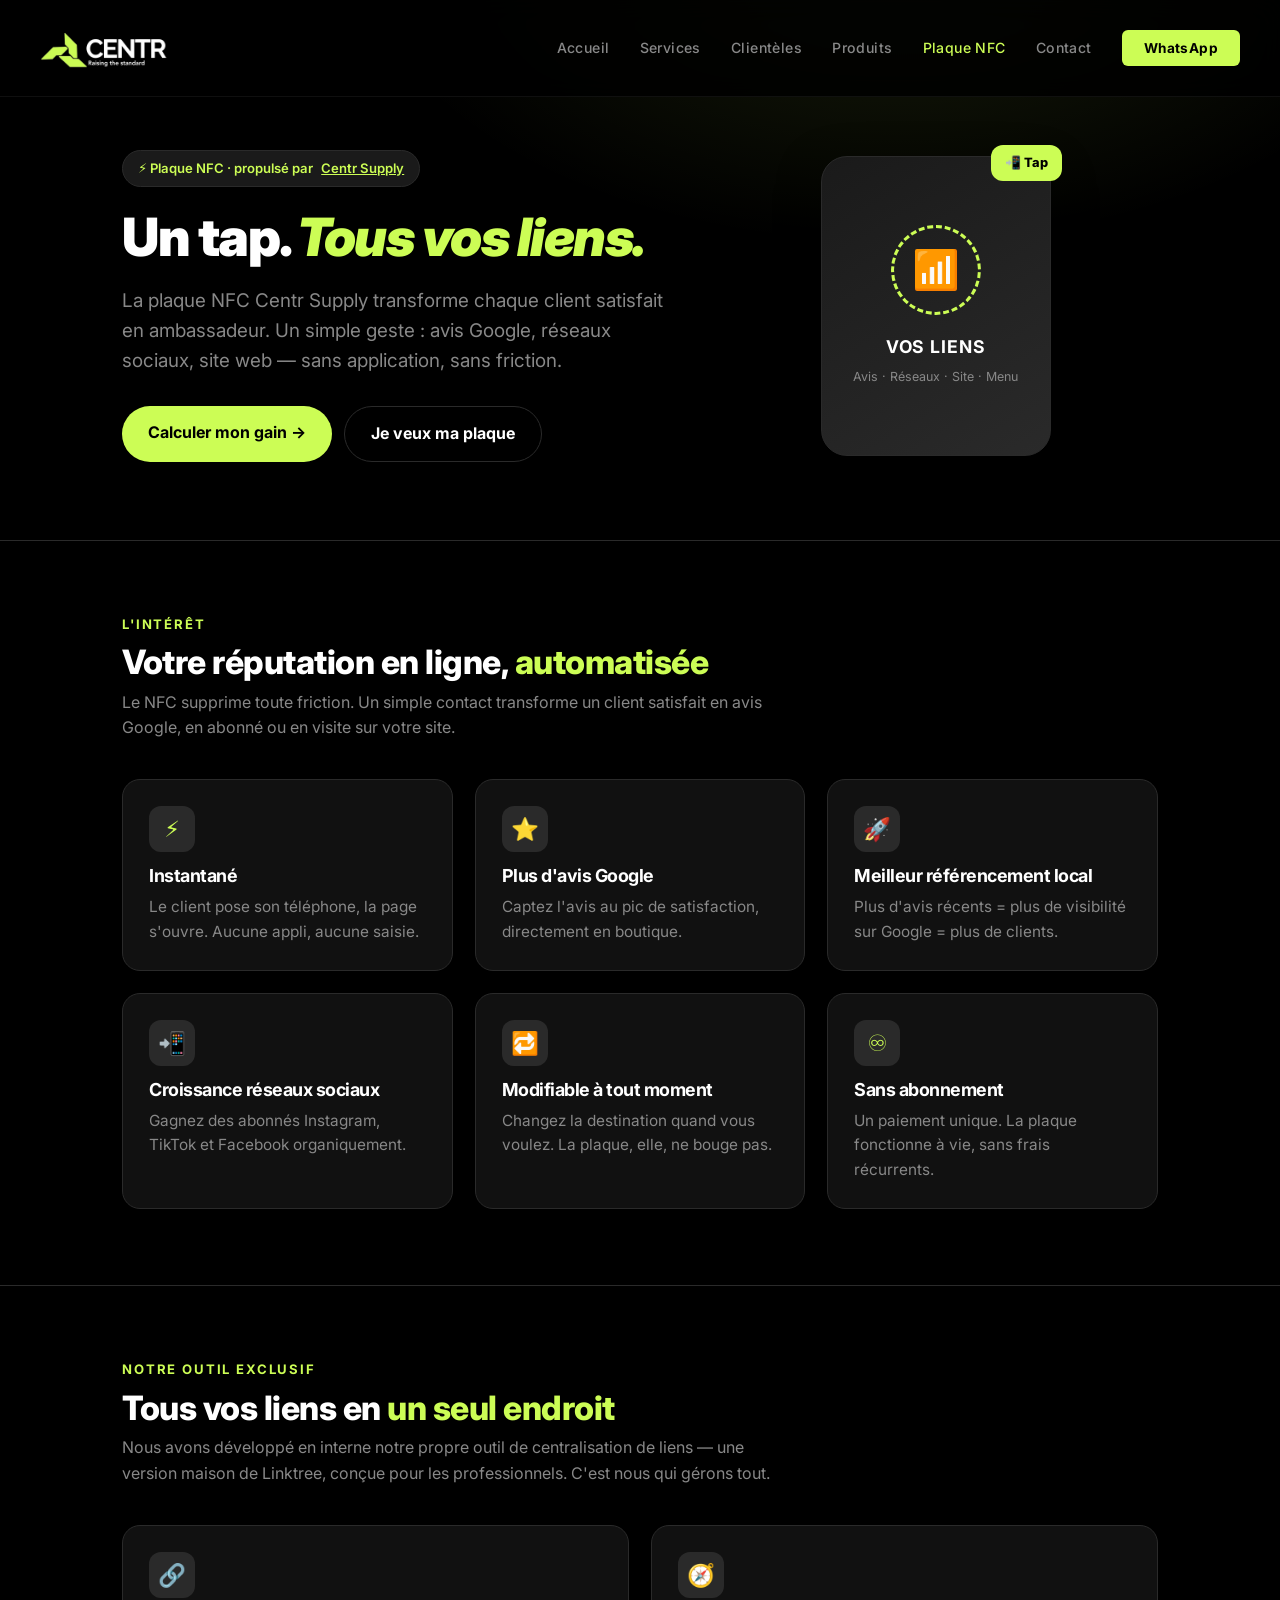
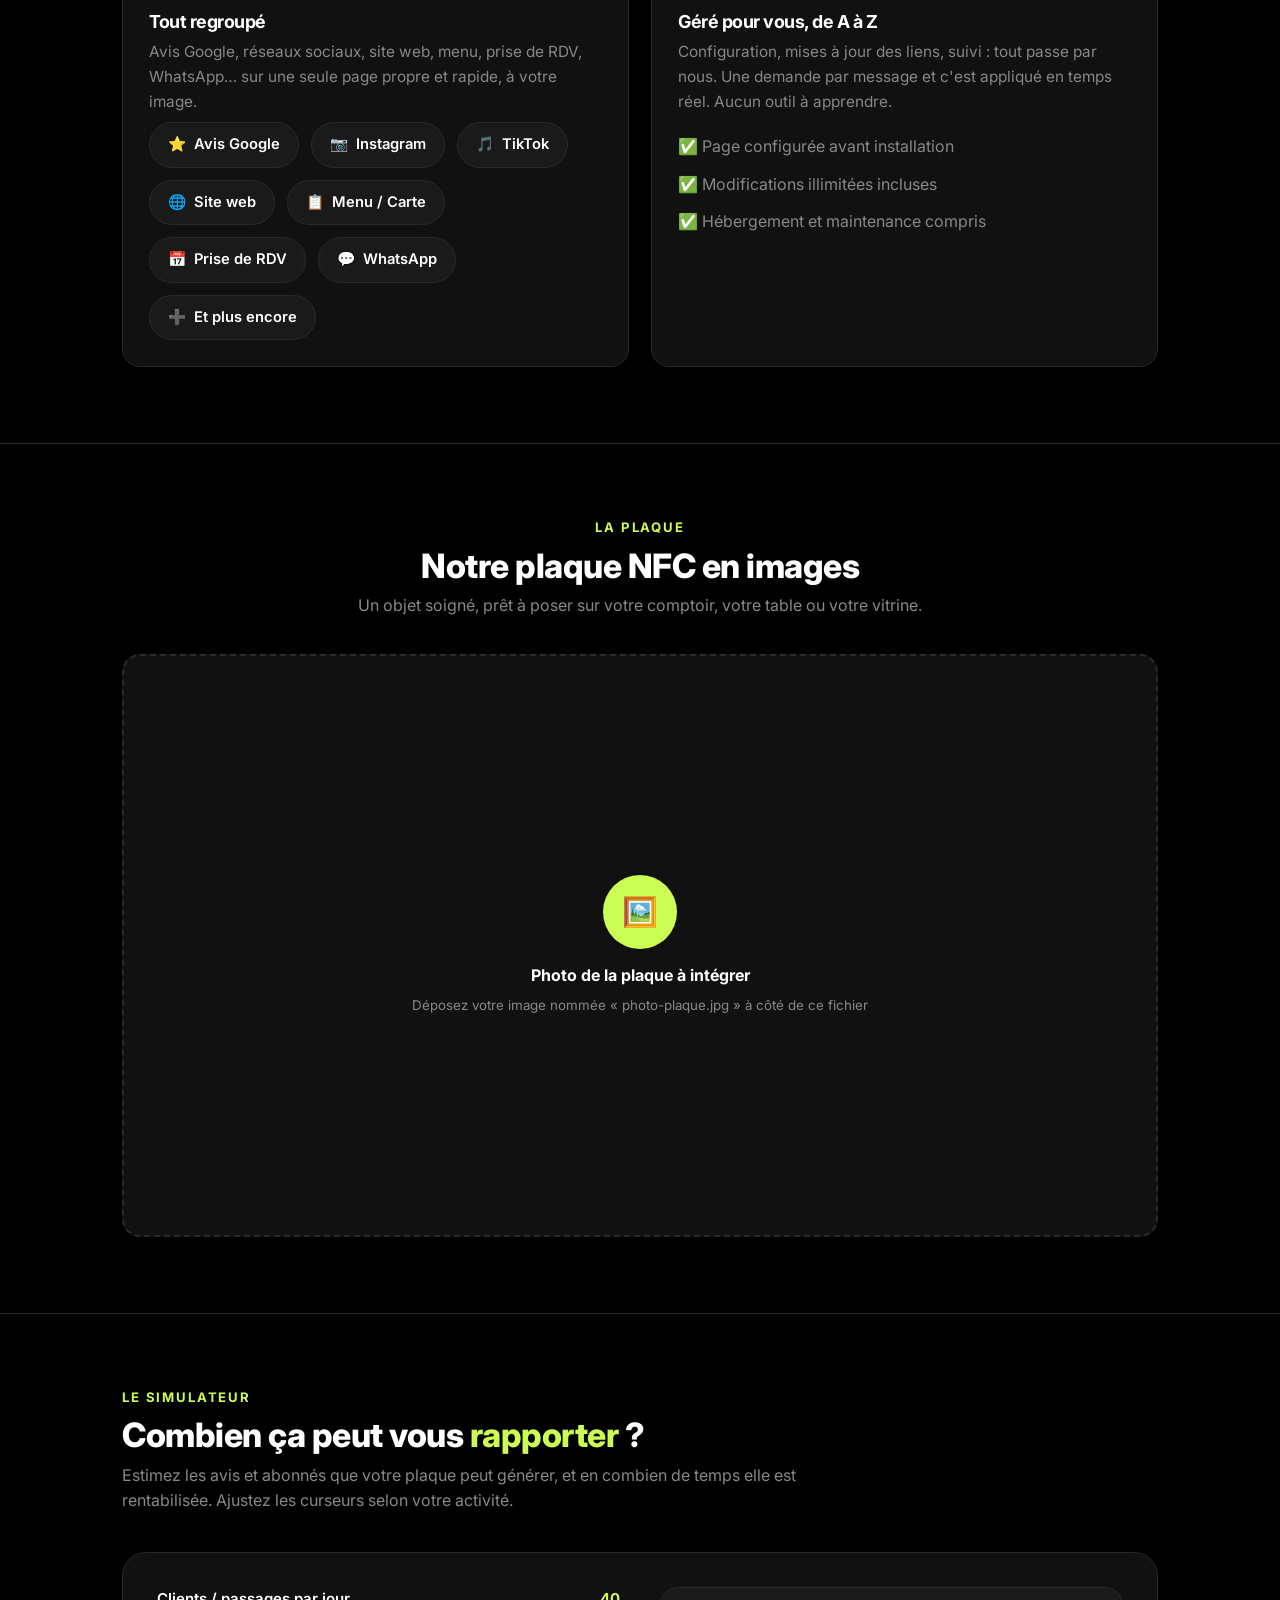
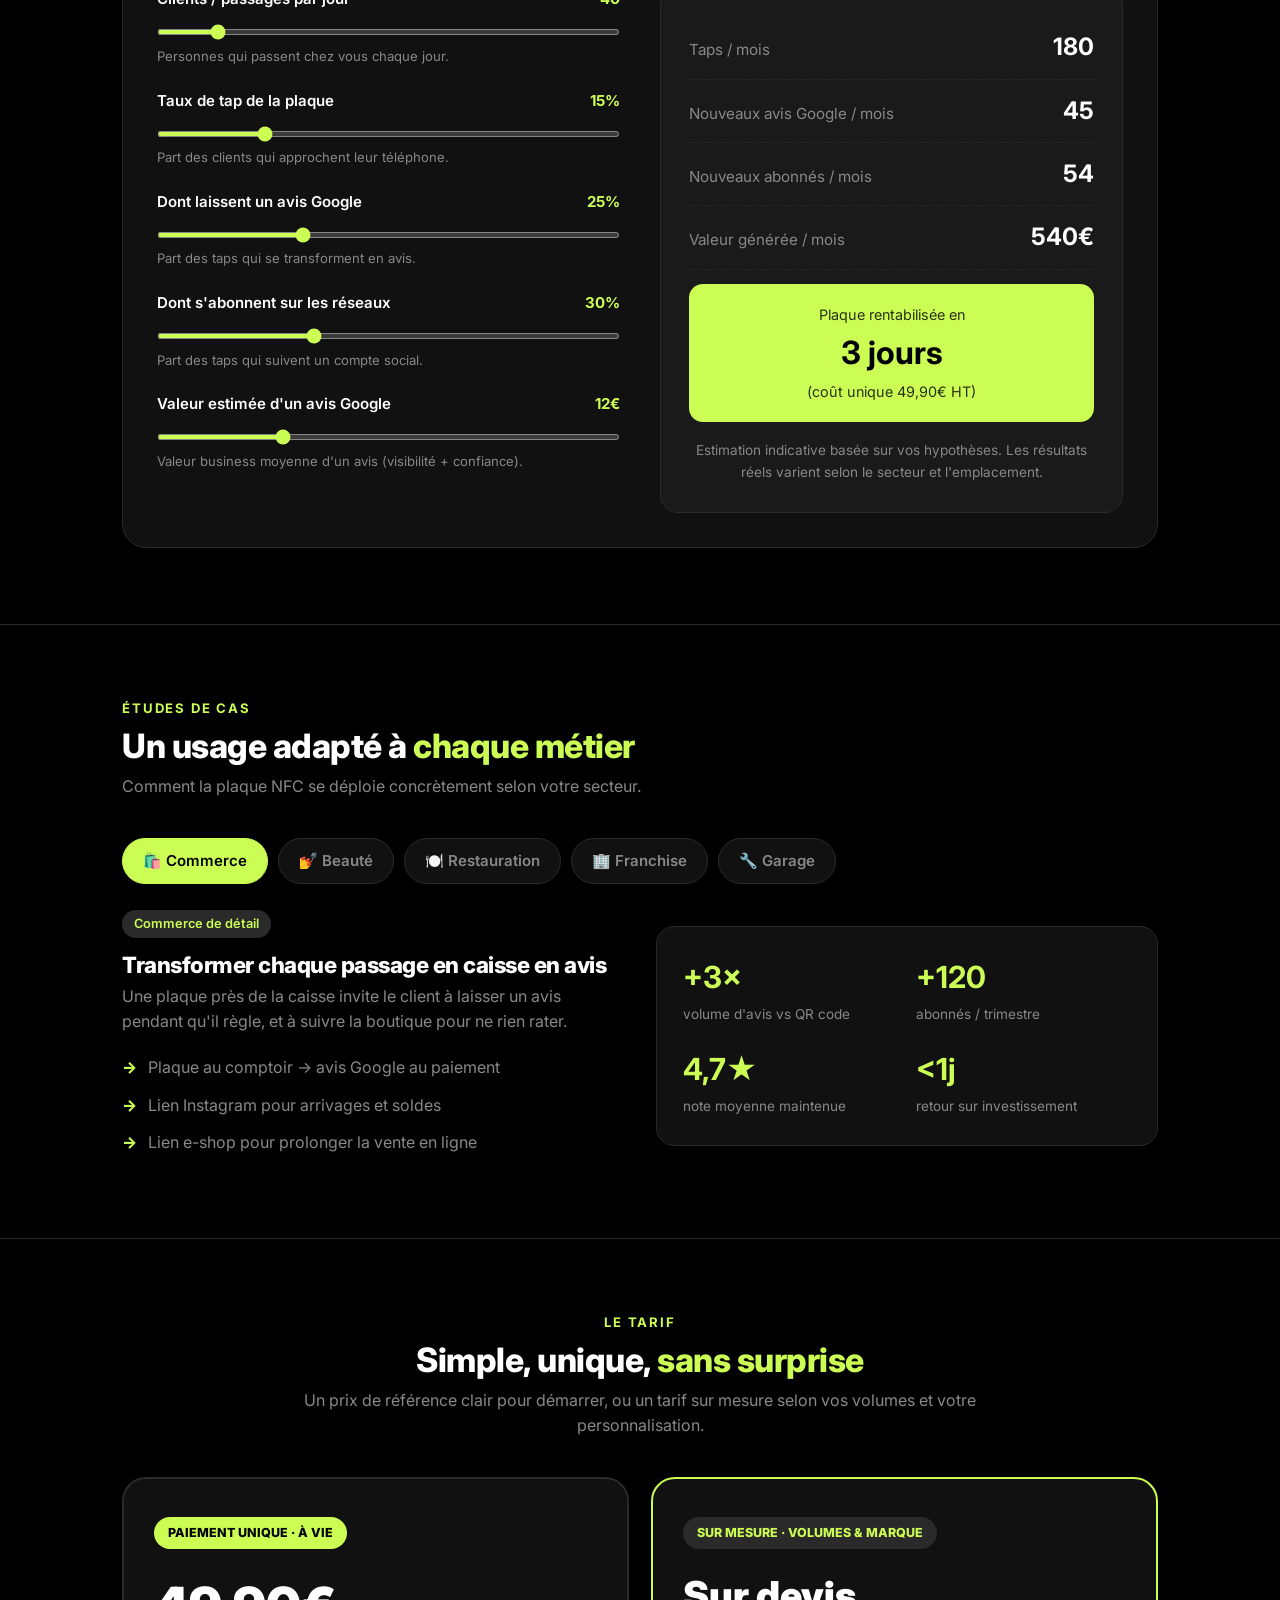
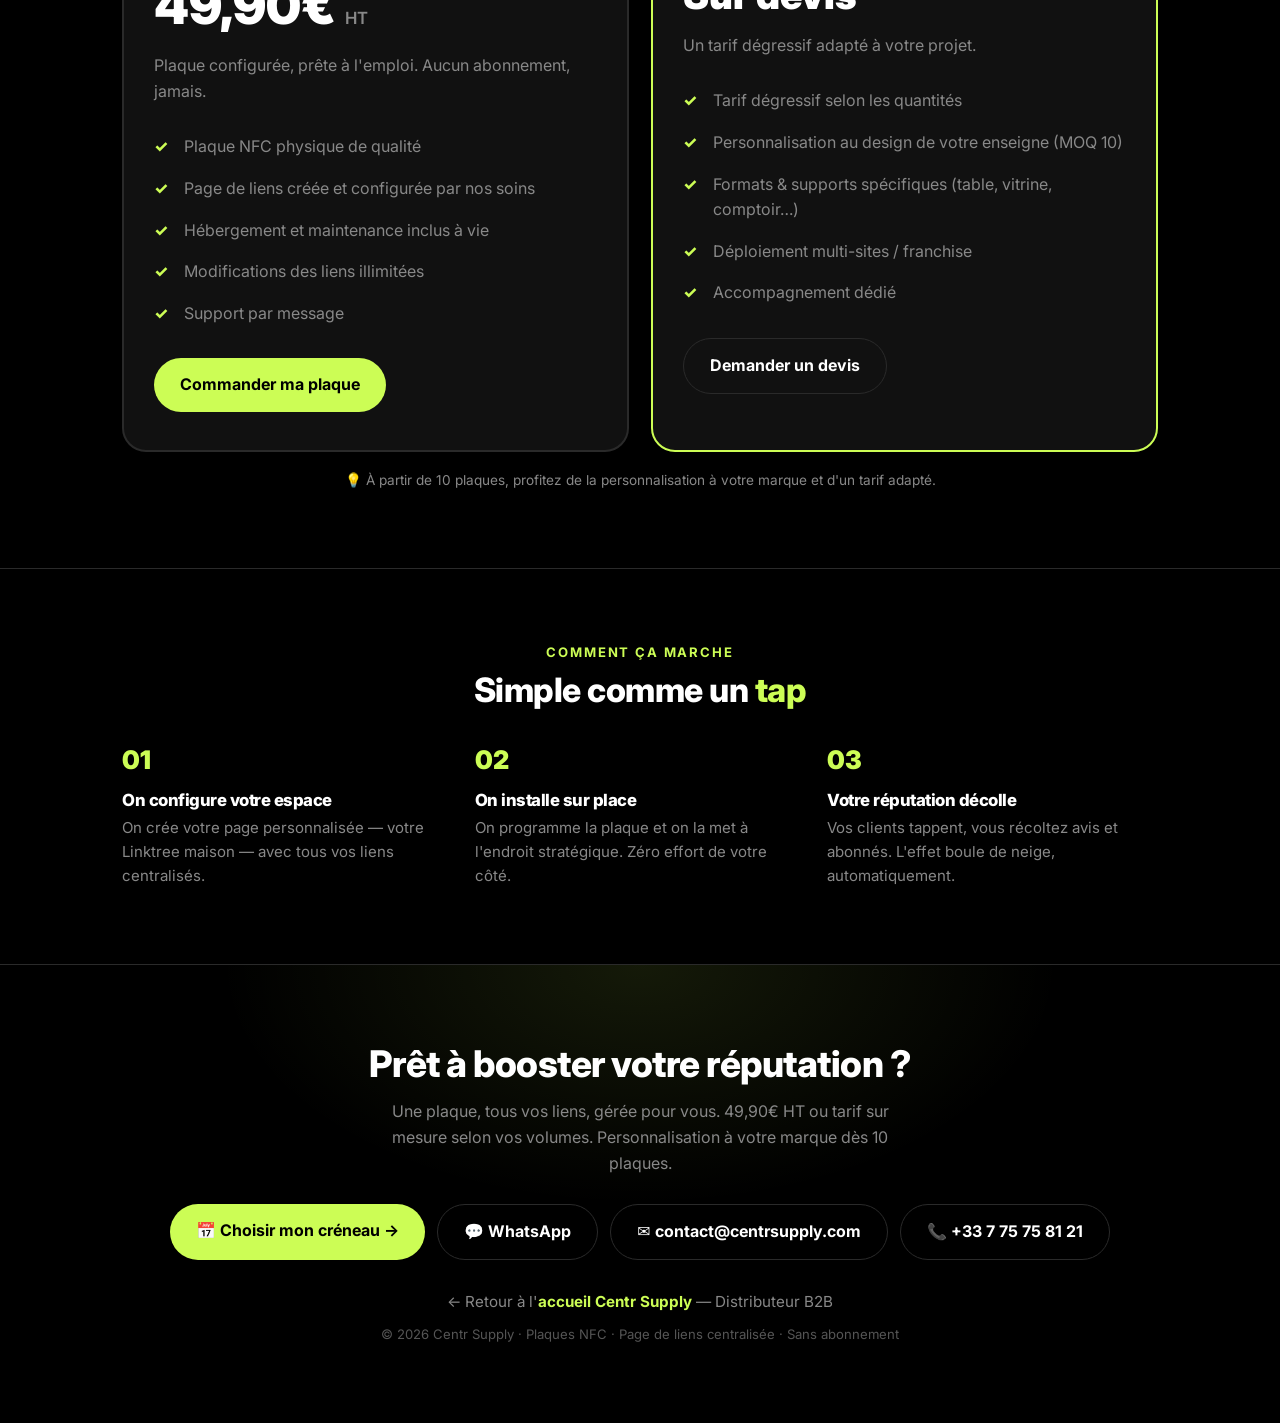
==== commit f5dfa413: "Add files via upload" ====
--- a/plaque-nfc/index.html
+++ b/plaque-nfc/index.html
@@ -23,6 +23,7 @@
     font-size:16px;
   }
   *{box-sizing:border-box;margin:0;padding:0}
+  html{scroll-behavior:smooth;scroll-padding-top:90px}
   body{
     font-family:'Inter',system-ui,-apple-system,sans-serif;
     color:var(--white);background:var(--black);line-height:1.6;-webkit-font-smoothing:antialiased;
@@ -35,9 +36,41 @@
   section{padding:76px 0;border-bottom:1px solid var(--line)}
   p.sub{color:var(--muted);max-width:680px;margin-bottom:2.4rem}
   .em{color:var(--green)}
+
+  /* ── NAV (partagée avec l'accueil) ── */
+  nav{
+    position:fixed;top:0;left:0;right:0;z-index:100;
+    display:flex;align-items:center;justify-content:space-between;
+    padding:16px 40px;background:rgba(0,0,0,0.85);backdrop-filter:blur(12px);
+    border-bottom:1px solid rgba(255,255,255,0.06);
+  }
+  .nav-logo{display:flex;align-items:center;text-decoration:none}
+  .nav-logo img{height:64px;width:auto;display:block}
+  .nav-links{display:flex;gap:30px;list-style:none;align-items:center}
+  .nav-links a{color:var(--muted);text-decoration:none;font-size:.88rem;font-weight:500;letter-spacing:.03em;transition:color .2s}
+  .nav-links a:hover,.nav-links a.active{color:var(--white)}
+  .nav-links a.active{color:var(--green)}
+  .nav-cta{background:var(--green);color:var(--black)!important;padding:10px 22px;border-radius:6px;
+    font-weight:700!important;font-size:.85rem!important;letter-spacing:.04em;transition:opacity .2s}
+  .nav-cta:hover{opacity:.85}
+  .hamburger{display:none;flex-direction:column;gap:5px;cursor:pointer;padding:4px;background:none;border:none;z-index:200}
+  .hamburger span{display:block;width:24px;height:2px;background:var(--white);border-radius:2px;transition:all .3s}
+  .hamburger.open span:nth-child(1){transform:translateY(7px) rotate(45deg)}
+  .hamburger.open span:nth-child(2){opacity:0}
+  .hamburger.open span:nth-child(3){transform:translateY(-7px) rotate(-45deg)}
+  .mobile-menu{display:none;position:fixed;inset:0;background:rgba(0,0,0,0.97);z-index:150;
+    flex-direction:column;align-items:center;justify-content:center}
+  .mobile-menu.open{display:flex}
+  .mobile-menu a{color:var(--white);text-decoration:none;font-size:1.6rem;font-weight:700;padding:18px 0;
+    border-bottom:1px solid rgba(255,255,255,0.06);width:80%;text-align:center;transition:color .2s}
+  .mobile-menu a:hover{color:var(--green)}
+  .mobile-menu a:last-child{border-bottom:none}
+  .mobile-menu .mob-cta{margin-top:24px;background:var(--green);color:var(--black)!important;padding:16px 40px;
+    border-radius:8px;font-size:1rem!important;font-weight:800;border:none}
+
   /* HERO */
   header.hero{background:radial-gradient(900px 500px at 70% -10%,rgba(204,253,85,.12),transparent 60%),var(--black);
-    padding:90px 0 78px;border-bottom:1px solid var(--line)}
+    padding:150px 0 78px;border-bottom:1px solid var(--line)}
   .badge{display:inline-flex;align-items:center;gap:8px;background:var(--gray2);color:var(--green);font-weight:600;
     font-size:.82rem;padding:7px 15px;border-radius:99px;margin-bottom:20px;border:1px solid var(--line)}
   .hero h1{font-size:3.3rem;letter-spacing:-1.5px;margin-bottom:18px;font-weight:900}
@@ -147,7 +180,11 @@
   footer .meta a{color:var(--green);font-weight:700;text-decoration:none}
   footer .copy{display:block;margin-top:10px;font-size:.82rem;color:#555}
   @media(max-width:860px){
+    nav{padding:12px 20px}
+    .nav-links{display:none}
+    .hamburger{display:flex}
     .hero-grid,.sim-grid,.case.active,.g3,.g2,.steps{grid-template-columns:1fr}
+    header.hero{padding:120px 0 60px}
     .hero h1{font-size:2.3rem}
     .plate-vis{order:-1}
   }
@@ -155,10 +192,38 @@
 </head>
 <body>
 
+<!-- MOBILE MENU -->
+<div class="mobile-menu" id="mobileMenu">
+  <a href="/" onclick="closeMenu()">Accueil</a>
+  <a href="/#services" onclick="closeMenu()">Services</a>
+  <a href="/#clienteles" onclick="closeMenu()">Clientèles</a>
+  <a href="/#produits" onclick="closeMenu()">Produits</a>
+  <a href="/plaque-nfc/" onclick="closeMenu()">Plaque NFC</a>
+  <a href="/#contact" onclick="closeMenu()">Contact</a>
+  <a href="https://wa.me/message/SCE7XKAHGA56E1" target="_blank" class="mob-cta" onclick="closeMenu()">💬 WhatsApp</a>
+</div>
+
+<!-- NAV -->
+<nav>
+  <a href="/" class="nav-logo"><img src="/logo-centr.png" alt="Centr Supply" /></a>
+  <ul class="nav-links">
+    <li><a href="/">Accueil</a></li>
+    <li><a href="/#services">Services</a></li>
+    <li><a href="/#clienteles">Clientèles</a></li>
+    <li><a href="/#produits">Produits</a></li>
+    <li><a href="/plaque-nfc/" class="active">Plaque NFC</a></li>
+    <li><a href="/#contact">Contact</a></li>
+    <li><a href="https://wa.me/message/SCE7XKAHGA56E1" target="_blank" class="nav-cta">WhatsApp</a></li>
+  </ul>
+  <button class="hamburger" id="hamburger" onclick="toggleMenu()" aria-label="Menu">
+    <span></span><span></span><span></span>
+  </button>
+</nav>
+
 <header class="hero">
   <div class="wrap hero-grid">
     <div>
-      <span class="badge">⚡ Plaque NFC · propulsé par <a href="https://centrsupply.com" target="_blank" rel="noopener" style="text-decoration:underline">Centr Supply</a></span>
+      <span class="badge">⚡ Plaque NFC · propulsé par <a href="/" style="text-decoration:underline">Centr Supply</a></span>
       <h1>Un tap. <i>Tous vos liens.</i></h1>
       <p>La plaque NFC Centr Supply transforme chaque client satisfait en ambassadeur. Un simple geste : avis Google, réseaux sociaux, site web — sans application, sans friction.</p>
       <div class="cta">
@@ -463,12 +528,25 @@
       <a class="btn ghost" href="mailto:contact@centrsupply.com">✉️ contact@centrsupply.com</a>
       <a class="btn ghost" href="tel:+33775758121">📞 +33 7 75 75 81 21</a>
     </div>
-    <span class="meta">Propulsé par <a href="https://centrsupply.com" target="_blank" rel="noopener">Centr Supply</a> — Distributeur B2B</span>
+    <span class="meta">← Retour à l'<a href="/">accueil Centr Supply</a> — Distributeur B2B</span>
     <span class="copy">© 2026 Centr Supply · Plaques NFC · Page de liens centralisée · Sans abonnement</span>
   </div>
 </footer>
 
 <script>
+  function toggleMenu(){
+    const menu=document.getElementById('mobileMenu');
+    const btn=document.getElementById('hamburger');
+    menu.classList.toggle('open');
+    btn.classList.toggle('open');
+    document.body.style.overflow=menu.classList.contains('open')?'hidden':'';
+  }
+  function closeMenu(){
+    document.getElementById('mobileMenu').classList.remove('open');
+    document.getElementById('hamburger').classList.remove('open');
+    document.body.style.overflow='';
+  }
+
   const els={clients:document.getElementById('clients'),scan:document.getElementById('scan'),
     avis:document.getElementById('avis'),social:document.getElementById('social'),valavis:document.getElementById('valavis')};
   const eur=n=>n.toLocaleString('fr-FR',{maximumFractionDigits:0})+'€';
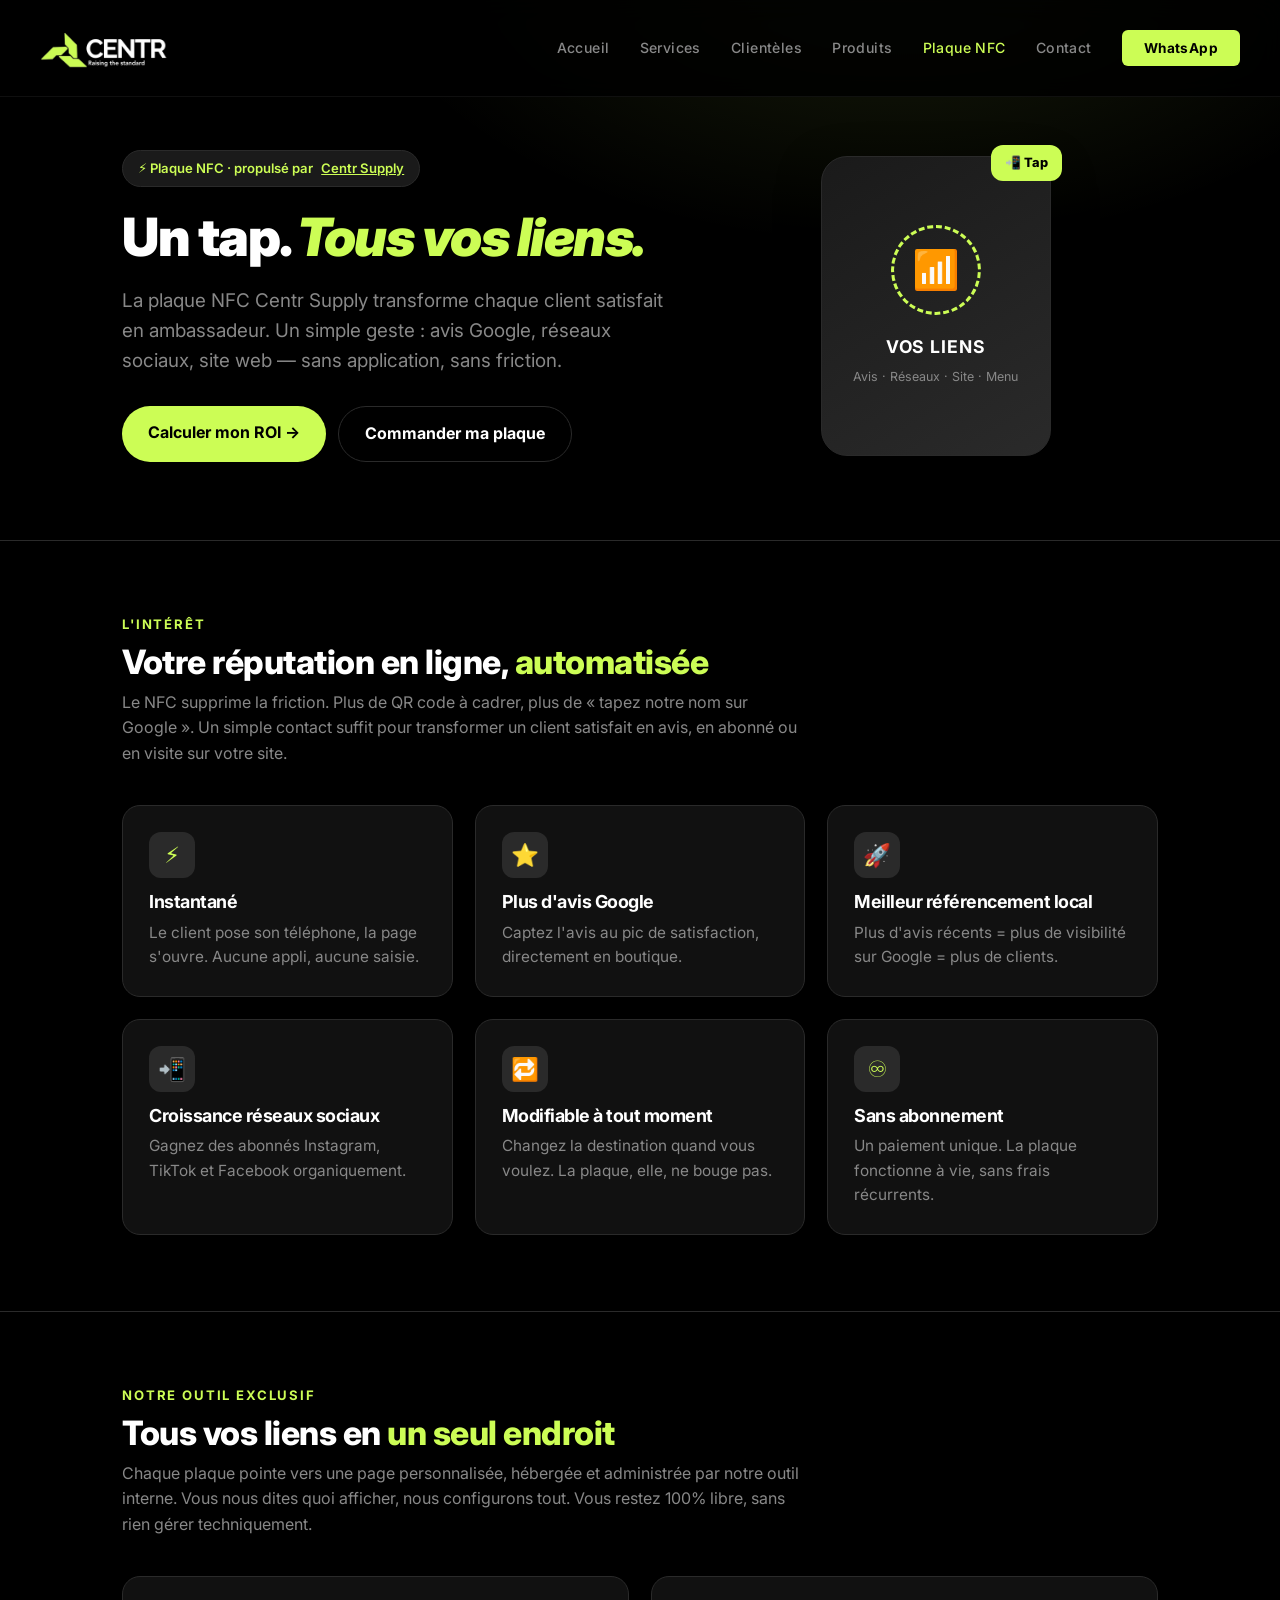
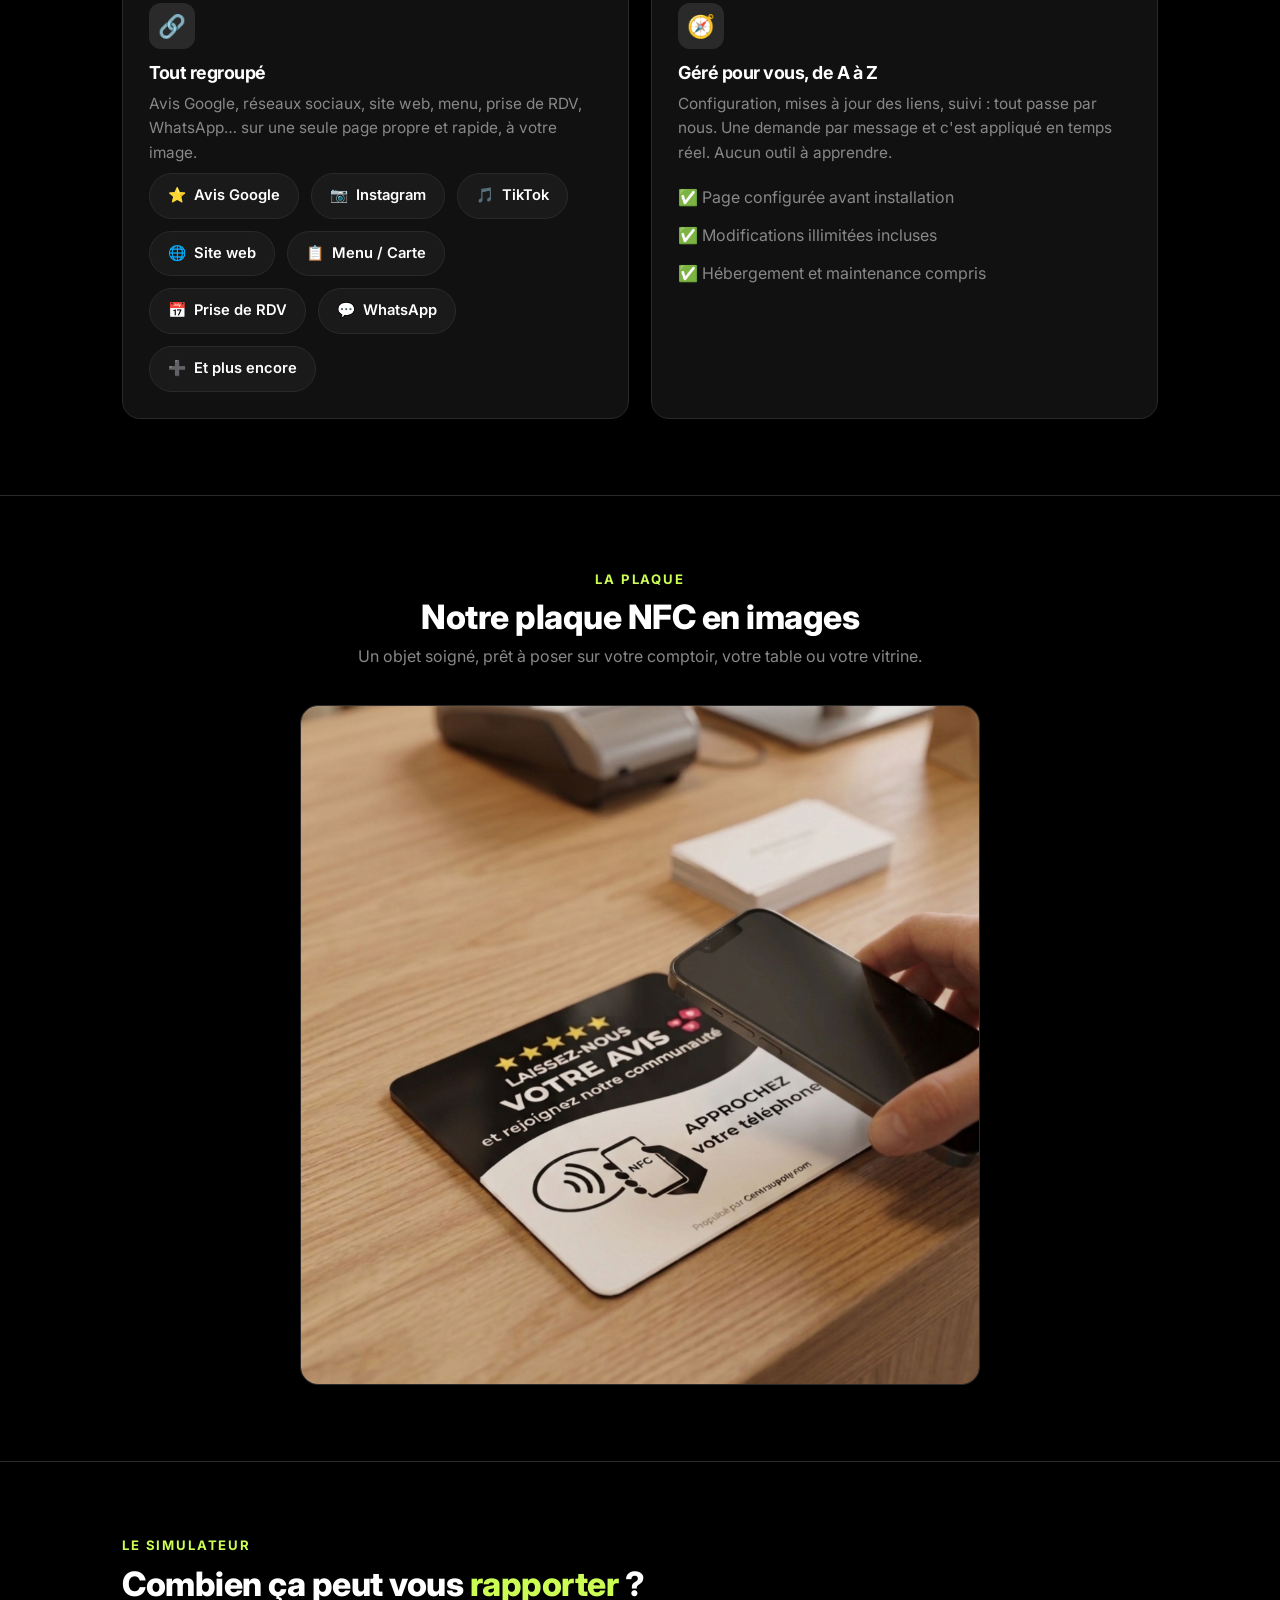
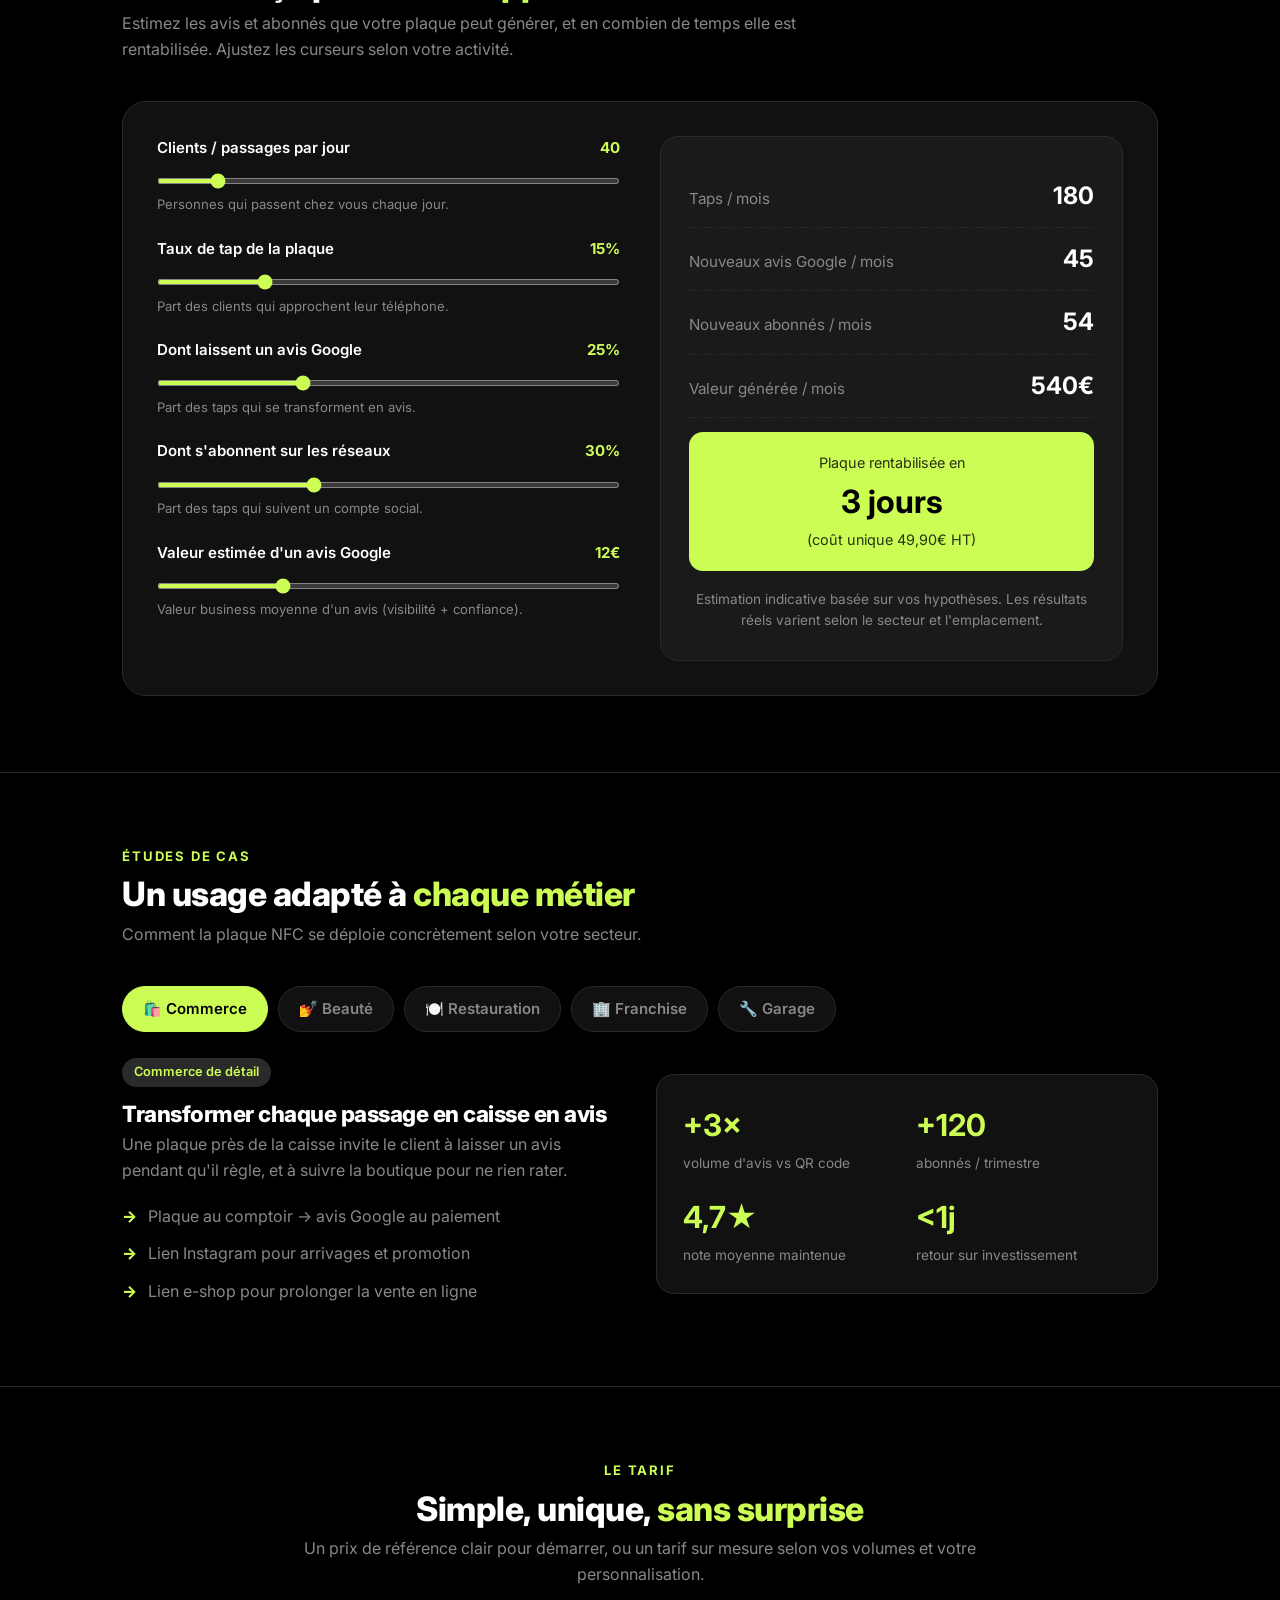
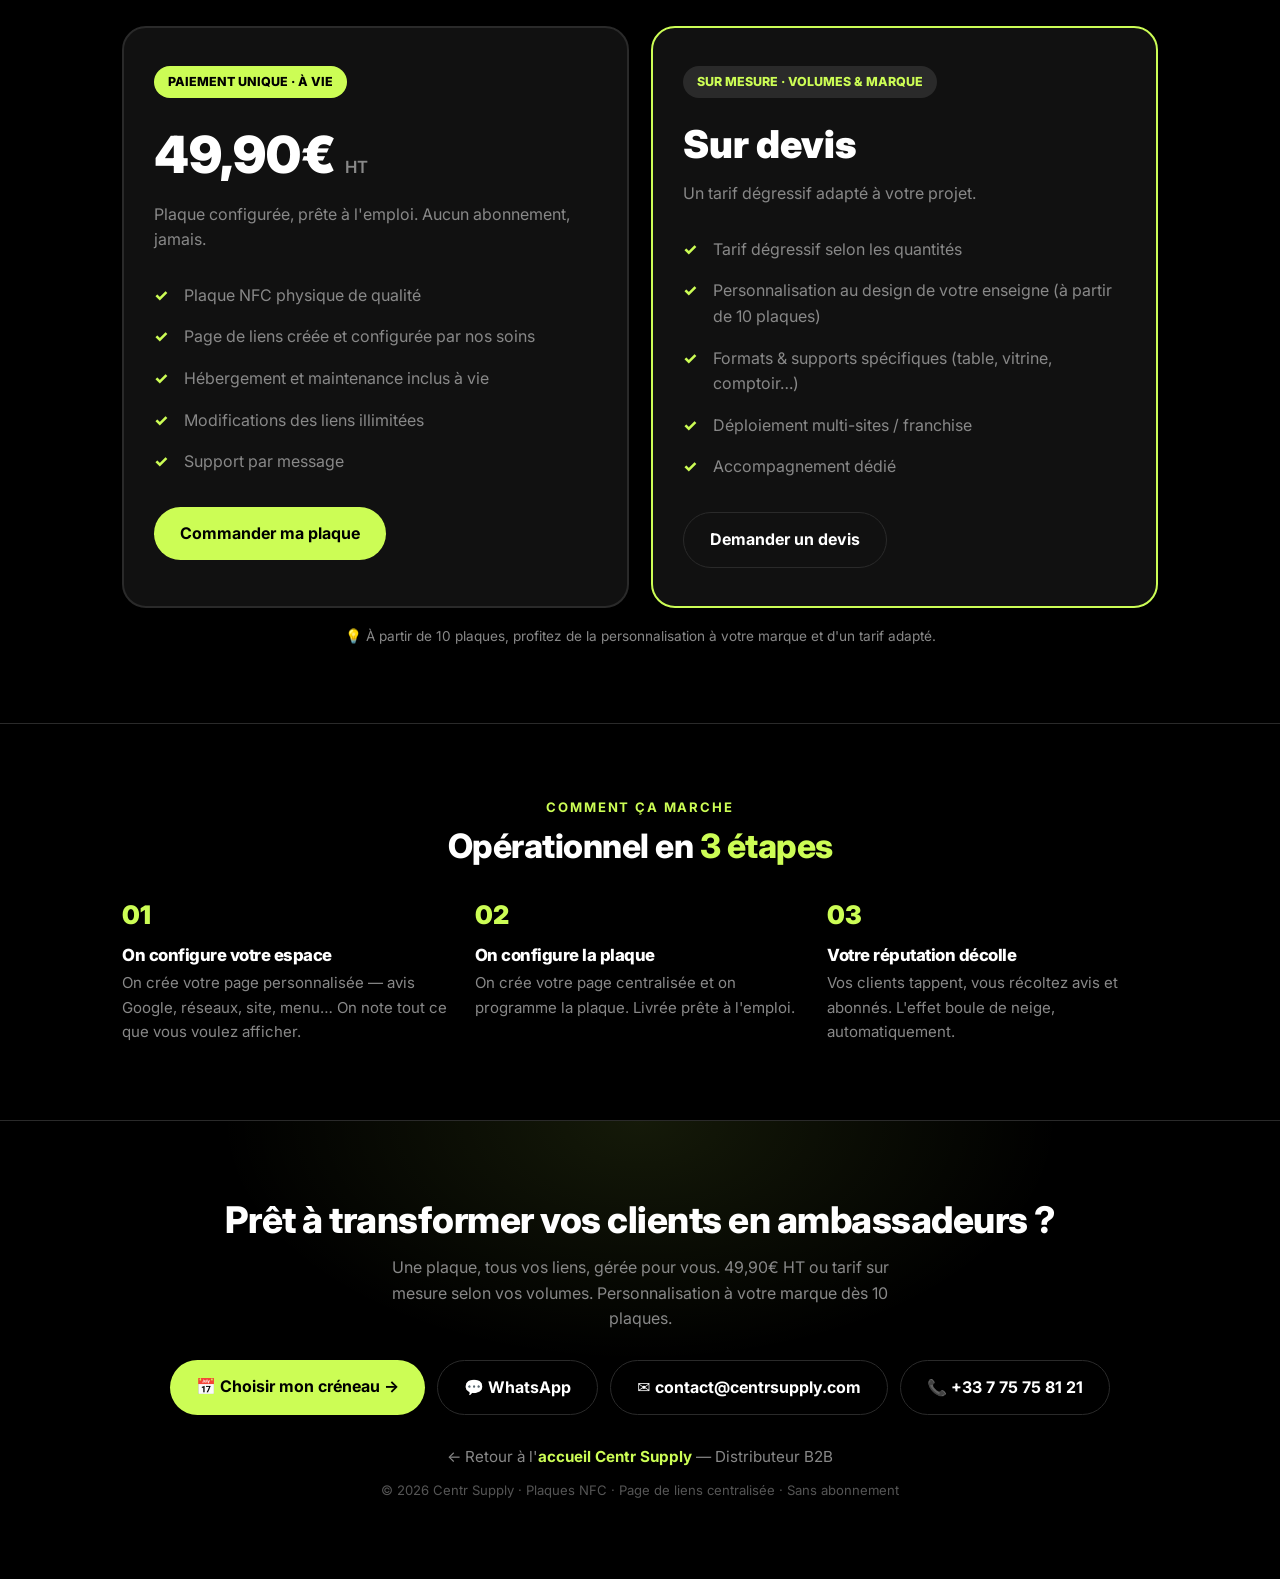
==== commit 62a121f0: "Update index.html" ====
--- a/plaque-nfc/index.html
+++ b/plaque-nfc/index.html
@@ -227,8 +227,8 @@
       <h1>Un tap. <i>Tous vos liens.</i></h1>
       <p>La plaque NFC Centr Supply transforme chaque client satisfait en ambassadeur. Un simple geste : avis Google, réseaux sociaux, site web — sans application, sans friction.</p>
       <div class="cta">
-        <a class="btn" href="#roi">Calculer mon gain →</a>
-        <a class="btn ghost" href="#contact">Je veux ma plaque</a>
+        <a class="btn" href="#roi">Calculer mon ROI →</a>
+        <a class="btn ghost" href="#contact">Commander ma plaque</a>
       </div>
     </div>
     <div class="plate-vis">
@@ -246,7 +246,7 @@
 <section>
   <div class="wrap">
     <h2><span class="lead">L'intérêt</span>Votre réputation en ligne, <span class="em">automatisée</span></h2>
-    <p class="sub">Le NFC supprime toute friction. Un simple contact transforme un client satisfait en avis Google, en abonné ou en visite sur votre site.</p>
+    <p class="sub">Le NFC supprime la friction. Plus de QR code à cadrer, plus de « tapez notre nom sur Google ». Un simple contact suffit pour transformer un client satisfait en avis, en abonné ou en visite sur votre site.</p>
     <div class="grid g3">
       <div class="card"><div class="ic">⚡</div><h3>Instantané</h3><p>Le client pose son téléphone, la page s'ouvre. Aucune appli, aucune saisie.</p></div>
       <div class="card"><div class="ic">⭐</div><h3>Plus d'avis Google</h3><p>Captez l'avis au pic de satisfaction, directement en boutique.</p></div>
@@ -262,7 +262,7 @@
 <section>
   <div class="wrap">
     <h2><span class="lead">Notre outil exclusif</span>Tous vos liens en <span class="em">un seul endroit</span></h2>
-    <p class="sub">Nous avons développé en interne notre propre outil de centralisation de liens — une version maison de Linktree, conçue pour les professionnels. C'est nous qui gérons tout.</p>
+    <p class="sub">Chaque plaque pointe vers une page personnalisée, hébergée et administrée par notre outil interne. Vous nous dites quoi afficher, nous configurons tout. Vous restez 100% libre, sans rien gérer techniquement.</p>
     <div class="grid g2">
       <div class="card">
         <div class="ic">🔗</div>
@@ -379,7 +379,7 @@
         <p>Une plaque près de la caisse invite le client à laisser un avis pendant qu'il règle, et à suivre la boutique pour ne rien rater.</p>
         <ul>
           <li>Plaque au comptoir → avis Google au paiement</li>
-          <li>Lien Instagram pour arrivages et soldes</li>
+          <li>Lien Instagram pour arrivages et promotion</li>
           <li>Lien e-shop pour prolonger la vente en ligne</li>
         </ul>
       </div>
@@ -435,7 +435,7 @@
         <h3>Une image cohérente sur tous les points de vente</h3>
         <p>Chaque établissement a sa plaque pointant vers ses liens locaux, tout en respectant la charte du réseau. Gestion centralisée par nous.</p>
         <ul>
-          <li>Plaques personnalisées à la marque (MOQ 10)</li>
+          <li>Plaques personnalisées à la marque (à partir de 10 plaques)</li>
           <li>Liens locaux par établissement, charte commune</li>
           <li>Mises à jour pilotées de façon centralisée</li>
         </ul>
@@ -494,7 +494,7 @@
         <p>Un tarif dégressif adapté à votre projet.</p>
         <ul>
           <li>Tarif dégressif selon les quantités</li>
-          <li>Personnalisation au design de votre enseigne (MOQ 10)</li>
+          <li>Personnalisation au design de votre enseigne (à partir de 10 plaques)</li>
           <li>Formats &amp; supports spécifiques (table, vitrine, comptoir…)</li>
           <li>Déploiement multi-sites / franchise</li>
           <li>Accompagnement dédié</li>
@@ -509,10 +509,10 @@
 <!-- HOW IT WORKS -->
 <section id="comment-ca-marche">
   <div class="wrap">
-    <h2 style="text-align:center"><span class="lead">Comment ça marche</span>Simple comme un <span class="em">tap</span></h2>
+    <h2 style="text-align:center"><span class="lead">Comment ça marche</span>Opérationnel en <span class="em">3 étapes</span></h2>
     <div class="steps" style="margin-top:30px">
-      <div class="step"><h3>On configure votre espace</h3><p>On crée votre page personnalisée — votre Linktree maison — avec tous vos liens centralisés.</p></div>
-      <div class="step"><h3>On installe sur place</h3><p>On programme la plaque et on la met à l'endroit stratégique. Zéro effort de votre côté.</p></div>
+      <div class="step"><h3>On configure votre espace</h3><p>On crée votre page personnalisée — avis Google, réseaux, site, menu… On note tout ce que vous voulez afficher.</p></div>
+      <div class="step"><h3>On configure la plaque</h3><p>On crée votre page centralisée et on programme la plaque. Livrée prête à l'emploi.</p></div>
       <div class="step"><h3>Votre réputation décolle</h3><p>Vos clients tappent, vous récoltez avis et abonnés. L'effet boule de neige, automatiquement.</p></div>
     </div>
   </div>
@@ -520,7 +520,7 @@
 
 <footer id="contact">
   <div class="wrap">
-    <h2>Prêt à booster votre réputation ?</h2>
+    <h2>Prêt à transformer vos clients en ambassadeurs ?</h2>
     <p>Une plaque, tous vos liens, gérée pour vous. 49,90€ HT ou tarif sur mesure selon vos volumes. Personnalisation à votre marque dès 10 plaques.</p>
     <div class="cta" style="justify-content:center">
       <a class="btn" href="https://calendly.com/centrsupply/30min" target="_blank" rel="noopener">📅 Choisir mon créneau →</a>
